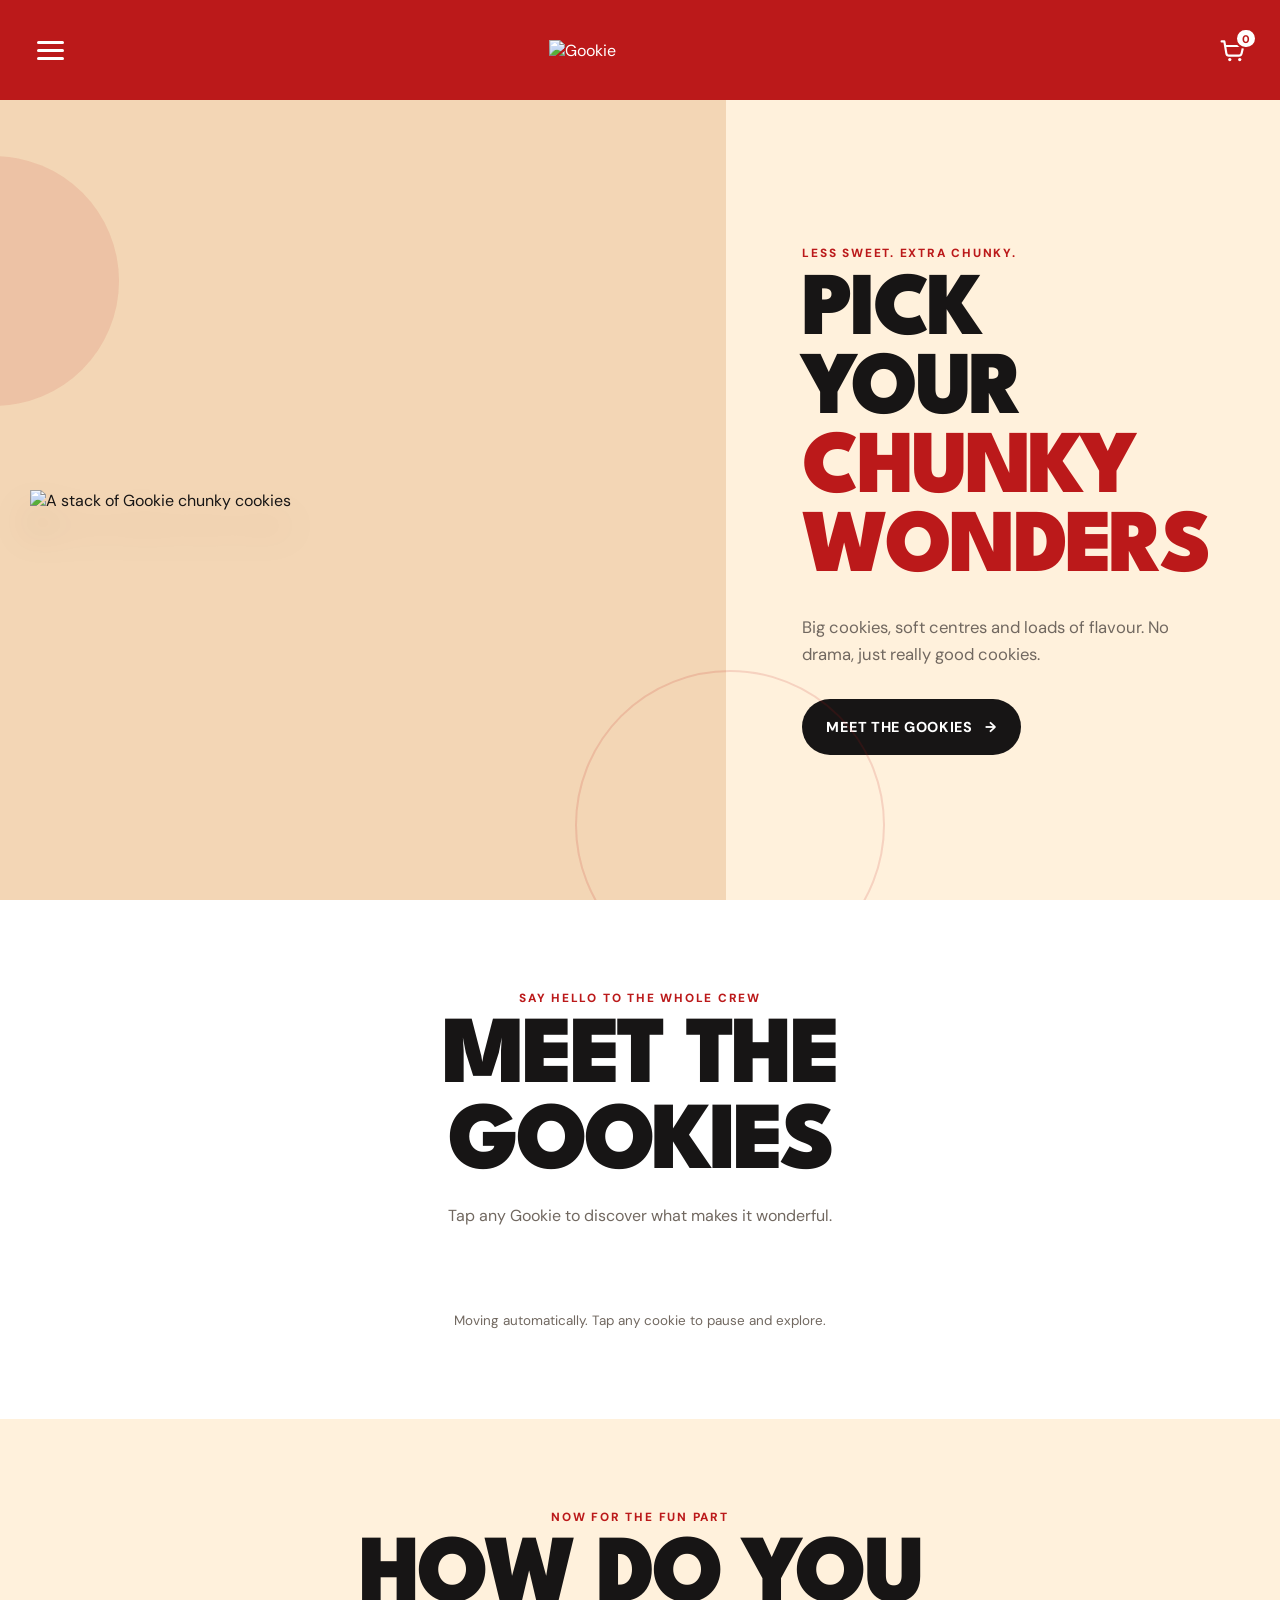
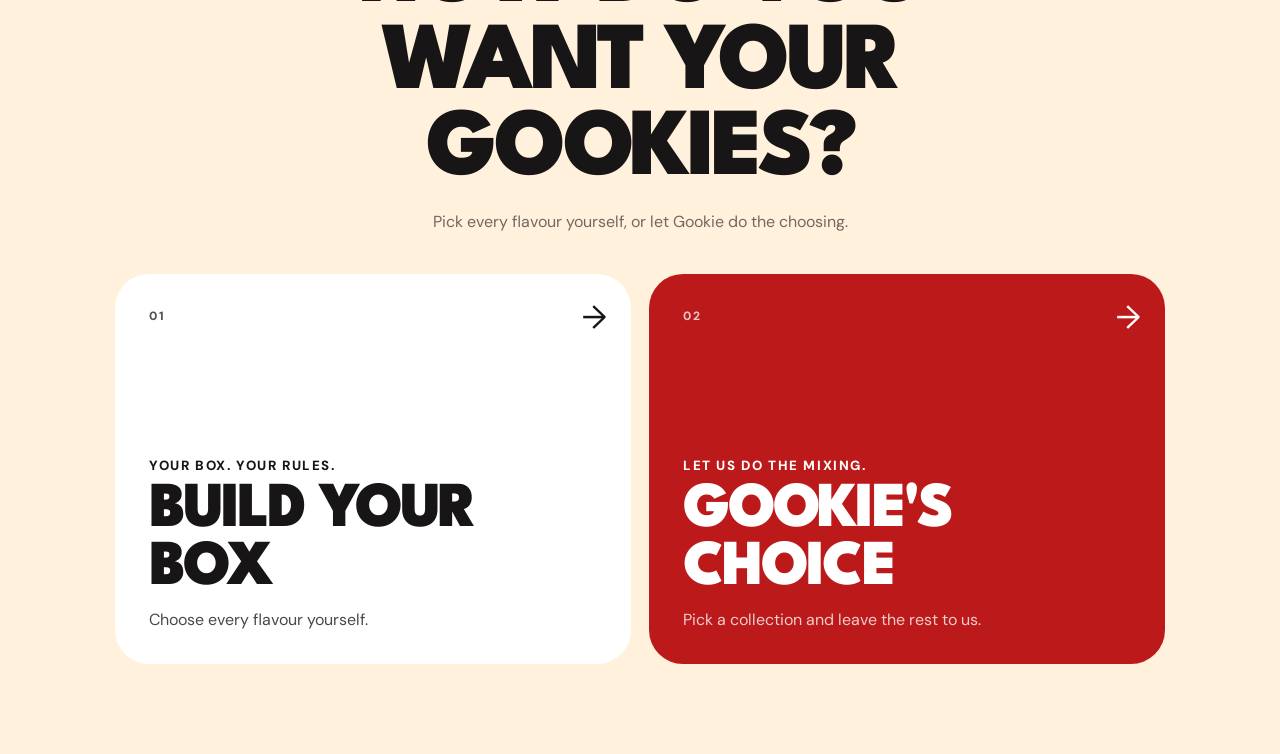
==== index.html @ 4e87ae6b "Remove box size options from gookie choice Removed box size selection options from the gookie choice" ====
<!DOCTYPE html>
<html lang="en">
<head>
  <meta charset="UTF-8">
  <meta name="viewport" content="width=device-width, initial-scale=1.0">
  <meta name="theme-color" content="#BB191A">
  <title>Gookie — Pick Your Chunky Wonders</title>
  <link rel="preconnect" href="https://fonts.googleapis.com">
  <link rel="preconnect" href="https://fonts.gstatic.com" crossorigin>
  <link href="https://fonts.googleapis.com/css2?family=DM+Sans:wght@400;500;600;700&family=League+Spartan:wght@700;800;900&display=swap" rel="stylesheet">
  <link rel="stylesheet" href="style.css">
</head>
<body>
  <button class="page-overlay" id="pageOverlay" type="button" aria-label="Close open panel" hidden></button>

  <header class="site-header" id="siteHeader">
    <div class="header-inner">
      <button class="header-icon-button" id="menuButton" type="button" aria-label="Open menu" aria-controls="menuDrawer" aria-expanded="false">
        <span class="hamburger-icon" aria-hidden="true"><span></span><span></span><span></span></span>
      </button>
      <a class="brand-logo" href="#home" aria-label="Gookie home">
        <img src="gookielogo.png" alt="Gookie">
      </a>
      <button class="header-icon-button cart-button" id="cartButton" type="button" aria-label="Open cart" aria-controls="cartDrawer" aria-expanded="false">
        <svg class="cart-icon" viewBox="0 0 32 32" fill="none" aria-hidden="true">
          <path d="M4 6h3l2.2 13.2a3 3 0 0 0 3 2.5h10.9a3 3 0 0 0 2.9-2.3L28 11H9" stroke="currentColor" stroke-width="2.4" stroke-linecap="round" stroke-linejoin="round"></path>
          <circle cx="13" cy="26" r="1.8" fill="currentColor"></circle>
          <circle cx="24" cy="26" r="1.8" fill="currentColor"></circle>
        </svg>
        <span class="cart-count" id="cartCount">0</span>
      </button>
    </div>
  </header>

  <aside class="drawer drawer-left" id="menuDrawer" aria-hidden="true" aria-label="Main menu">
    <div class="drawer-header">
      <div><p class="drawer-eyebrow">HELLO, COOKIE LOVER</p><h2>Menu</h2></div>
      <button class="drawer-close-button" id="menuCloseButton" type="button" aria-label="Close menu">×</button>
    </div>
    <nav class="drawer-nav" aria-label="Primary navigation">
      <a href="#meet-the-gookies">MEET THE GOOKIES</a>
      <a href="#choose-your-way">GET YOUR GOOKIES</a>
      <a href="#build-your-box">BUILD YOUR BOX</a>
      <a href="#gookies-choice">GOOKIE'S CHOICE</a>
    </nav>
    <div class="drawer-footer"><p>Less sweet. Extra chunky.</p><p>No drama, just good cookies.</p></div>
  </aside>

  <aside class="drawer drawer-right" id="cartDrawer" aria-hidden="true" aria-label="Shopping cart">
    <div class="drawer-header">
      <div><p class="drawer-eyebrow">YOUR GOOKIE ORDER</p><h2>Cart</h2></div>
      <button class="drawer-close-button" id="cartCloseButton" type="button" aria-label="Close cart">×</button>
    </div>
    <div class="cart-empty-state" id="cartEmptyState">
      <div class="cookie-placeholder" aria-hidden="true">🍪</div>
      <h3>Your box is feeling lonely.</h3>
      <p>Choose Build Your Box or Gookie's Choice to begin.</p>
    </div>
    <div class="cart-content" id="cartContent" hidden><div class="cart-order-summary" id="cartOrderSummary"></div></div>
    <div class="cart-drawer-footer">
      <div class="cart-summary-row"><span>Cookies selected</span><strong id="cartSelectedCount">0</strong></div>
      <button class="primary-button" id="checkoutButton" type="button" disabled>CONTINUE</button>
    </div>
  </aside>

  <main>
    <section class="hero-section" id="home">
      <div class="hero-cookie-area">
        <div class="hero-shape hero-shape-one"></div><div class="hero-shape hero-shape-two"></div>
        <img class="hero-cookie-image" src="hero-cookies.png" alt="A stack of Gookie chunky cookies">
      </div>
      <div class="hero-content">
        <p class="section-kicker">LESS SWEET. EXTRA CHUNKY.</p>
        <h1><span>PICK YOUR</span><span>CHUNKY</span><span>WONDERS</span></h1>
        <p class="hero-description">Big cookies, soft centres and loads of flavour. No drama, just really good cookies.</p>
        <a class="hero-button" href="#meet-the-gookies">MEET THE GOOKIES <span aria-hidden="true">→</span></a>
      </div>
    </section>

    <section class="meet-section" id="meet-the-gookies">
      <div class="section-heading">
        <p class="section-kicker">SAY HELLO TO THE WHOLE CREW</p>
        <h2>MEET THE GOOKIES</h2>
        <p>Tap any Gookie to discover what makes it wonderful.</p>
      </div>
      <div class="marquee-shell" id="marqueeShell"><div class="marquee-track" id="marqueeTrack"></div></div>
      <p class="marquee-hint">Moving automatically. Tap any cookie to pause and explore.</p>
    </section>

    <section class="choice-section" id="choose-your-way">
      <div class="section-heading">
        <p class="section-kicker">NOW FOR THE FUN PART</p>
        <h2>HOW DO YOU WANT YOUR GOOKIES?</h2>
        <p>Pick every flavour yourself, or let Gookie do the choosing.</p>
      </div>
      <div class="choice-grid">
        <button class="choice-card choice-card-light" id="showBuildYourBox" type="button">
          <span class="choice-card-number">01</span>
          <span class="choice-card-copy"><small>YOUR BOX. YOUR RULES.</small><strong>BUILD YOUR BOX</strong><span>Choose every flavour yourself.</span></span>
          <span class="choice-card-arrow">→</span>
        </button>
        <button class="choice-card choice-card-red" id="showGookiesChoice" type="button">
          <span class="choice-card-number">02</span>
          <span class="choice-card-copy"><small>LET US DO THE MIXING.</small><strong>GOOKIE'S CHOICE</strong><span>Pick a collection and leave the rest to us.</span></span>
          <span class="choice-card-arrow">→</span>
        </button>
      </div>
    </section>

    <section class="order-section is-hidden" id="build-your-box">
      <div class="section-heading">
        <p class="section-kicker">YOUR BOX. YOUR RULES.</p><h2>BUILD YOUR BOX</h2>
        <p>Choose a box size, then pick your Gookies in one simple list.</p>
      </div>
      <div class="box-size-options" id="buildBoxSizeOptions">
        <button class="box-size-card" type="button" data-box-size="4" data-box-name="Treat Box"><span class="box-size-number">4</span><span><strong>TREAT BOX</strong><small>4 cookies</small></span></button>
        <button class="box-size-card" type="button" data-box-size="6" data-box-name="Chunky Box"><span class="box-size-number">6</span><span><strong>CHUNKY BOX</strong><small>6 cookies</small></span></button>
        <button class="box-size-card" type="button" data-box-size="12" data-box-name="Cookie Feast"><span class="box-size-number">12</span><span><strong>COOKIE FEAST</strong><small>12 cookies</small></span></button>
      </div>
      <div class="cookie-box-panel">
        <div class="cookie-box-header">
          <div><p class="cookie-box-label">YOUR BOX</p><h3 id="buildSelectedBoxName">Choose a box size</h3></div>
          <div class="box-counter"><strong id="buildSelectedCount">0</strong><span>/</span><strong id="buildBoxCapacity">0</strong></div>
        </div>
        <div class="cookie-box-slots" id="buildCookieSlots"></div>
        <p class="box-helper-text" id="buildBoxHelper">Choose your box size to start building.</p>
        <button class="primary-button" id="openFlavourSelector" type="button" disabled>CHOOSE MY GOOKIES</button>
      </div>
    </section>

    <section class="order-section is-hidden" id="gookies-choice">
      <div class="section-heading">
        <p class="section-kicker">THE EASY, DELICIOUS WAY</p><h2>GOOKIE'S CHOICE</h2>
        <p>Choose a collection, choose a box size, and we will curate the mix.</p>
      </div>
      <div class="collection-grid" id="collectionGrid">
      </div>
      <div class="cookie-box-panel is-hidden" id="gookieChoicePreview">
        <div class="cookie-box-header">
          <div><p class="cookie-box-label">YOUR CURATED BOX</p><h3 id="gookieChoiceTitle">Gookie's Choice</h3></div>
          <button class="secondary-button" id="reshuffleChoice" type="button">RESHUFFLE</button>
        </div>
        <div class="cookie-box-slots" id="gookieChoiceSlots"></div>
        <p class="box-helper-text" id="gookieChoiceSummary"></p>
        <button class="primary-button" id="keepGookieChoice" type="button">KEEP THESE GOOKIES</button>
      </div>
    </section>
  </main>

  <section class="modal" id="cookieModal" aria-hidden="true" aria-label="Cookie details">
    <div class="modal-card cookie-detail-modal">
      <button class="modal-close-button" id="cookieModalClose" type="button" aria-label="Close cookie details">×</button>
      <div class="cookie-detail-image-wrap"><img id="modalCookieImage" src="" alt=""></div>
      <div class="cookie-detail-content">
        <p class="modal-cookie-subtitle" id="modalCookieSubtitle"></p><h2 id="modalCookieName"></h2><p id="modalCookieDescription"></p>
        <button class="primary-button" id="getYourGookiesButton" type="button">GET YOUR GOOKIES</button>
      </div>
    </div>
  </section>

  <section class="modal" id="flavourModal" aria-hidden="true" aria-label="Choose your Gookie flavours">
    <div class="modal-card flavour-selector-modal">
      <div class="modal-sticky-header">
        <div><p class="drawer-eyebrow">BUILD YOUR BOX</p><h2 id="flavourModalTitle">Choose your Gookies</h2></div>
        <button class="modal-close-button" id="flavourModalClose" type="button" aria-label="Close flavour selector">×</button>
      </div>
      <div class="flavour-selector-counter"><strong id="flavourSelectedCount">0</strong><span>/</span><strong id="flavourBoxCapacity">0</strong><span>selected</span></div>
      <div class="flavour-name-list" id="flavourNameList"></div>
      <div class="modal-sticky-footer"><button class="primary-button" id="saveFlavourSelection" type="button" disabled>COMPLETE YOUR BOX</button></div>
    </div>
  </section>

  <script src="script.js"></script>
</body>
</html>
---- style.css ----
:root{--gookie-red:#bb191a;--gookie-red-dark:#991214;--cream:#fff1dc;--cream-soft:#fff8ef;--white:#fff;--ink:#171515;--muted:#716860;--line:rgba(23,21,21,.12);--shadow:0 24px 70px rgba(67,24,18,.18);--header-height-mobile:90px;--header-height-desktop:100px;--drawer-width:min(88vw,400px);--transition:260ms ease}
*,*::before,*::after{box-sizing:border-box}html{scroll-behavior:smooth}body{margin:0;min-width:320px;background:var(--cream-soft);color:var(--ink);font-family:"DM Sans",sans-serif}body.no-scroll{overflow:hidden}button,a{-webkit-tap-highlight-color:transparent}button{font:inherit}a{color:inherit;text-decoration:none}img{max-width:100%}.is-hidden{display:none!important}.section-kicker,.drawer-eyebrow,.mini-heading,.cookie-box-label{margin:0;color:var(--gookie-red);font-size:.74rem;font-weight:800;letter-spacing:.15em}
.site-header{position:sticky;top:0;z-index:50;height:var(--header-height-mobile);background:var(--gookie-red);color:var(--white)}.header-inner{position:relative;display:flex;align-items:center;justify-content:center;height:100%}.brand-logo{position:absolute;left:50%;transform:translateX(-50%)}.brand-logo img{display:block;width:160px;height:auto}.header-icon-button{position:absolute;top:50%;display:grid;place-items:center;width:48px;height:48px;padding:0;border:0;border-radius:50%;background:transparent;color:var(--white);cursor:pointer;transform:translateY(-50%)}#menuButton{left:14px}#cartButton{right:12px}.header-icon-button:hover{background:rgba(255,255,255,.12)}.hamburger-icon{display:flex;flex-direction:column;gap:5px;width:27px}.hamburger-icon span{width:100%;height:3px;border-radius:999px;background:currentColor}.cart-icon{width:29px;height:29px}.cart-count{position:absolute;top:2px;right:-1px;display:grid;place-items:center;min-width:21px;height:21px;padding:0 5px;border:2px solid var(--gookie-red);border-radius:999px;background:var(--white);color:var(--gookie-red);font-size:.69rem;font-weight:800}
.page-overlay{position:fixed;inset:0;z-index:80;border:0;background:rgba(17,9,9,.52);opacity:0;transition:opacity var(--transition)}.page-overlay.is-visible{opacity:1}.drawer{position:fixed;top:0;bottom:0;z-index:90;display:flex;flex-direction:column;width:var(--drawer-width);max-width:100%;padding:24px;background:var(--cream-soft);box-shadow:var(--shadow);visibility:hidden;transition:transform var(--transition),visibility var(--transition)}.drawer-left{left:0;transform:translateX(-105%)}.drawer-right{right:0;transform:translateX(105%)}.drawer.is-open{transform:translateX(0);visibility:visible}.drawer-header,.modal-sticky-header,.cookie-box-header{display:flex;align-items:flex-start;justify-content:space-between;gap:20px}.drawer-header{padding-bottom:22px;border-bottom:1px solid var(--line)}.drawer-header h2,.modal-sticky-header h2{margin:4px 0 0;font-family:"League Spartan",sans-serif;font-size:2rem;letter-spacing:-.04em}.drawer-close-button,.modal-close-button{display:grid;place-items:center;width:42px;height:42px;flex:0 0 42px;padding:0 0 4px;border:1px solid var(--line);border-radius:50%;background:var(--white);color:var(--ink);font-size:2rem;line-height:1;cursor:pointer}.drawer-nav{display:flex;flex-direction:column;padding:26px 0}.drawer-nav a{position:relative;padding:15px 4px;font-family:"League Spartan",sans-serif;font-size:1.45rem;font-weight:800}.drawer-nav a::after{content:"→";position:absolute;right:4px;color:var(--gookie-red)}.drawer-footer{margin-top:auto;padding-top:22px;border-top:1px solid var(--line);color:var(--muted)}.drawer-footer p{margin:4px 0}.modal{position:fixed;inset:0;z-index:100;display:grid;place-items:end center;padding:0;background:rgba(17,9,9,.55);opacity:0;visibility:hidden;transition:opacity var(--transition),visibility var(--transition)}.modal.is-open{opacity:1;visibility:visible}.modal-card{width:100%;max-height:92vh;overflow:auto;background:var(--cream-soft);border-radius:30px 30px 0 0;transform:translateY(24px);transition:transform var(--transition)}.modal.is-open .modal-card{transform:translateY(0)}
.primary-button,.secondary-button,.hero-button{display:inline-flex;align-items:center;justify-content:center;min-height:56px;padding:15px 24px;border-radius:999px;font-size:.9rem;font-weight:800;letter-spacing:.05em;cursor:pointer;transition:transform var(--transition),background-color var(--transition)}.primary-button{width:100%;border:0;background:var(--gookie-red);color:var(--white)}.primary-button:hover:not(:disabled){background:var(--gookie-red-dark);transform:translateY(-2px)}.primary-button:disabled{opacity:.42;cursor:not-allowed}.secondary-button{border:1px solid var(--line);background:var(--white);color:var(--ink)}
.hero-section{overflow:hidden;background:var(--cream)}.hero-cookie-area{position:relative;display:grid;place-items:center;min-height:430px;padding:40px 20px 16px;background:#f3d6b5;isolation:isolate}.hero-cookie-image{position:relative;z-index:2;width:min(96vw,560px);filter:drop-shadow(0 24px 18px rgba(73,31,12,.18))}.hero-shape{position:absolute;border-radius:50%}.hero-shape-one{top:7%;left:-18%;width:250px;height:250px;background:rgba(187,25,26,.1)}.hero-shape-two{right:-22%;bottom:-10%;width:310px;height:310px;border:2px solid rgba(187,25,26,.14)}.hero-content{padding:58px 24px 76px;text-align:center}.hero-content h1{margin:13px 0 24px;font-family:"League Spartan",sans-serif;font-size:clamp(3.3rem,15vw,7rem);font-weight:900;line-height:.88;letter-spacing:-.045em}.hero-content h1 span{display:block}.hero-content h1 span:not(:first-child){color:var(--gookie-red)}.hero-description{max-width:520px;margin:0 auto 30px;color:var(--muted);font-size:1.04rem;line-height:1.65}.hero-button{gap:12px;background:var(--ink);color:var(--white)}
.section-heading{width:min(100%,760px);margin:0 auto 40px;padding:0 20px;text-align:center}.section-heading h2{margin:10px 0 14px;font-family:"League Spartan",sans-serif;font-size:clamp(2.9rem,12vw,6rem);font-weight:900;line-height:.9;letter-spacing:-.045em}.section-heading>p:last-child{max-width:560px;margin:0 auto;color:var(--muted);line-height:1.6}
.meet-section{overflow:hidden;padding:90px 0;background:var(--white)}.marquee-shell{overflow:hidden;width:100%}.marquee-track{display:flex;gap:18px;width:max-content;padding:10px 0;animation:gookieMarquee 42s linear infinite;will-change:transform}.marquee-track.is-paused{animation-play-state:paused}.marquee-card{width:min(74vw,310px);flex:0 0 auto;padding:0;border:0;border-radius:30px;overflow:hidden;background:var(--cream-soft);color:var(--ink);text-align:left;cursor:pointer;box-shadow:0 12px 34px rgba(65,27,15,.09)}.marquee-card-image{display:grid;place-items:center;aspect-ratio:1/1;background:var(--cream)}.marquee-card-image img{width:88%;height:88%;object-fit:contain;filter:drop-shadow(0 16px 12px rgba(74,34,12,.18))}.marquee-card-copy{display:block;padding:20px}.marquee-card-copy small{display:block;margin-bottom:5px;color:var(--gookie-red);font-size:.67rem;font-weight:800;letter-spacing:.12em}.marquee-card-copy strong{display:block;font-family:"League Spartan",sans-serif;font-size:1.35rem;font-weight:900}.marquee-hint{margin:24px 20px 0;color:var(--muted);font-size:.84rem;text-align:center}@keyframes gookieMarquee{from{transform:translateX(0)}to{transform:translateX(-50%)}}
.choice-section,.order-section{padding:90px 20px}.choice-section{background:var(--cream)}.choice-grid{display:grid;gap:18px;width:min(100%,1050px);margin:0 auto}.choice-card{position:relative;display:grid;gap:24px;min-height:280px;padding:26px;border:0;border-radius:34px;text-align:left;cursor:pointer;overflow:hidden}.choice-card-light{background:var(--white);color:var(--ink)}.choice-card-red{background:var(--gookie-red);color:var(--white)}.choice-card-number{font-size:.75rem;font-weight:800;letter-spacing:.14em;opacity:.75}.choice-card-copy{display:flex;flex-direction:column;align-self:end}.choice-card-copy small{margin-bottom:8px;font-weight:800;letter-spacing:.12em}.choice-card-copy strong{font-family:"League Spartan",sans-serif;font-size:clamp(2.2rem,9vw,4rem);font-weight:900;line-height:.9;letter-spacing:-.045em}.choice-card-copy>span{margin-top:12px;opacity:.78}.choice-card-arrow{position:absolute;right:24px;top:22px;font-size:2rem}
.order-section{background:var(--cream-soft);scroll-margin-top:110px}.box-size-options{display:grid;gap:14px;width:min(100%,920px);margin:0 auto 28px}.box-size-card{display:flex;align-items:center;gap:18px;min-height:106px;padding:18px 20px;border:2px solid transparent;border-radius:24px;background:var(--white);color:var(--ink);text-align:left;cursor:pointer;box-shadow:0 10px 35px rgba(55,26,12,.07)}.box-size-card.is-selected{border-color:var(--gookie-red);background:#fff4e8}.box-size-number{display:grid;place-items:center;width:62px;height:62px;flex:0 0 62px;border-radius:50%;background:var(--cream);color:var(--gookie-red);font-family:"League Spartan",sans-serif;font-size:2rem;font-weight:900}.box-size-card.is-selected .box-size-number{background:var(--gookie-red);color:var(--white)}.box-size-card strong,.box-size-card small{display:block}.box-size-card strong{font-family:"League Spartan",sans-serif;font-size:1.2rem}.box-size-card small{color:var(--muted)}.cookie-box-panel{width:min(100%,920px);margin:0 auto;padding:24px;border:2px solid rgba(187,25,26,.14);border-radius:30px;background:linear-gradient(rgba(255,255,255,.9),rgba(255,255,255,.9)),repeating-linear-gradient(45deg,rgba(187,25,26,.045) 0,rgba(187,25,26,.045) 10px,transparent 10px,transparent 20px);box-shadow:0 20px 60px rgba(55,26,12,.08)}.cookie-box-header{align-items:center;margin-bottom:22px}.cookie-box-header h3{margin:4px 0 0;font-family:"League Spartan",sans-serif;font-size:1.6rem}.box-counter{display:flex;align-items:baseline;gap:5px;padding:10px 15px;border-radius:999px;background:var(--ink);color:var(--white)}.box-counter strong:first-child{color:#ffcb3d}.cookie-box-slots{display:grid;grid-template-columns:repeat(2,minmax(0,1fr));gap:14px;margin-bottom:20px}.cookie-slot{position:relative;display:grid;place-items:center;aspect-ratio:1/1;border:2px dashed rgba(187,25,26,.22);border-radius:24px;background:rgba(255,241,220,.68);overflow:hidden}.cookie-slot::before{content:"🍪";opacity:.16;filter:grayscale(1);font-size:clamp(2.3rem,11vw,4rem)}.cookie-slot.has-cookie::before{display:none}.cookie-slot img{width:90%;height:90%;object-fit:contain;filter:drop-shadow(0 8px 7px rgba(70,32,10,.18));animation:cookiePop 260ms ease}.cookie-slot-name{position:absolute;right:7px;bottom:7px;left:7px;overflow:hidden;padding:5px 7px;border-radius:999px;background:rgba(23,21,21,.82);color:var(--white);font-size:.53rem;font-weight:700;text-align:center;text-overflow:ellipsis;white-space:nowrap}.box-helper-text{margin:0 0 20px;color:var(--muted);text-align:center}@keyframes cookiePop{0%{opacity:0;transform:scale(.4) rotate(-10deg)}75%{transform:scale(1.08) rotate(2deg)}100%{opacity:1;transform:scale(1)}}
.collection-grid{display:grid;gap:16px;width:min(100%,1050px);margin:0 auto 34px}.collection-card{padding:22px;border:2px solid transparent;border-radius:26px;background:var(--white);color:var(--ink);text-align:left;cursor:pointer}.collection-card.is-selected{border-color:var(--gookie-red)}.collection-card strong{display:block;margin-bottom:7px;font-family:"League Spartan",sans-serif;font-size:1.4rem}.collection-card span{color:var(--muted);line-height:1.5}.gookie-choice-box-size{width:min(100%,920px);margin:0 auto 26px}.mini-heading{margin-bottom:14px;text-align:center}
.cookie-detail-modal{padding:22px}.cookie-detail-modal .modal-close-button{margin-left:auto}.cookie-detail-image-wrap{display:grid;place-items:center;min-height:310px;margin-top:12px;border-radius:26px;background:var(--cream)}.cookie-detail-image-wrap img{width:min(88%,420px);max-height:390px;object-fit:contain;filter:drop-shadow(0 18px 14px rgba(70,30,10,.2))}.cookie-detail-content{padding:28px 4px 8px;text-align:center}.modal-cookie-subtitle{margin:0 0 8px;color:var(--gookie-red);font-size:.72rem;font-weight:800;letter-spacing:.14em}.cookie-detail-content h2{margin:0 0 14px;font-family:"League Spartan",sans-serif;font-size:clamp(2.8rem,12vw,5rem);line-height:.9;letter-spacing:-.05em}.cookie-detail-content>p:not(.modal-cookie-subtitle){max-width:530px;margin:0 auto 26px;color:var(--muted);line-height:1.65}
.flavour-selector-modal{display:flex;flex-direction:column}.modal-sticky-header,.modal-sticky-footer{position:sticky;z-index:2;padding:20px;background:var(--cream-soft)}.modal-sticky-header{top:0;border-bottom:1px solid var(--line)}.modal-sticky-footer{bottom:0;border-top:1px solid var(--line)}.flavour-selector-counter{display:flex;align-items:baseline;justify-content:center;gap:5px;padding:18px 20px 8px;color:var(--muted)}.flavour-selector-counter strong{color:var(--ink);font-size:1.25rem}.flavour-name-list{padding:10px 20px 24px}.flavour-row{display:grid;grid-template-columns:1fr auto;align-items:center;gap:18px;padding:16px 0;border-bottom:1px solid var(--line)}.flavour-row-copy strong{display:block;font-family:"League Spartan",sans-serif;font-size:1.15rem}.flavour-row-copy small{display:block;margin-top:4px;color:var(--muted)}.quantity-control{display:flex;align-items:center;gap:6px;padding:5px;border:1px solid var(--line);border-radius:999px;background:var(--white)}.quantity-button{display:grid;place-items:center;width:36px;height:36px;padding:0 0 3px;border:0;border-radius:50%;background:var(--cream-soft);color:var(--ink);font-size:1.3rem;cursor:pointer}.flavour-quantity{min-width:24px;text-align:center;font-weight:800}
.cart-empty-state{display:grid;place-items:center;flex:1;padding:40px 10px;text-align:center}.cookie-placeholder{display:grid;place-items:center;width:100px;height:100px;margin-bottom:18px;border-radius:50%;background:var(--cream);font-size:3rem}.cart-empty-state h3{max-width:250px;margin:0 0 10px;font-family:"League Spartan",sans-serif;font-size:1.7rem}.cart-empty-state p{max-width:280px;margin:0;color:var(--muted);line-height:1.55}.cart-content{flex:1;overflow:auto;padding:22px 0}.cart-order-summary{display:grid;gap:14px}.cart-summary-item{padding:16px;border-radius:20px;background:var(--white)}.cart-summary-item strong,.cart-summary-item span{display:block}.cart-summary-item span{margin-top:4px;color:var(--muted)}.cart-drawer-footer{padding-top:20px;border-top:1px solid var(--line)}.cart-summary-row{display:flex;justify-content:space-between;margin-bottom:16px}
@media(min-width:768px){.site-header{height:var(--header-height-desktop)}.brand-logo img{width:182px}#menuButton{left:26px}#cartButton{right:24px}.hero-section{display:grid;grid-template-columns:1.05fr .95fr;min-height:calc(100vh - var(--header-height-desktop))}.hero-cookie-area{min-height:100%;padding:60px 30px}.hero-cookie-image{width:min(52vw,700px)}.hero-content{display:flex;flex-direction:column;align-items:flex-start;justify-content:center;padding:80px clamp(40px,6vw,110px);text-align:left}.hero-content h1{font-size:clamp(4.5rem,7vw,7.8rem)}.hero-description{margin-left:0}.marquee-card{width:300px}.choice-grid{grid-template-columns:repeat(2,minmax(0,1fr))}.choice-card{min-height:390px;padding:34px}.box-size-options{grid-template-columns:repeat(3,minmax(0,1fr))}.box-size-card{flex-direction:column;justify-content:center;min-height:155px;text-align:center}.cookie-box-panel{padding:36px}.cookie-box-slots{grid-template-columns:repeat(6,minmax(0,1fr))}.collection-grid{grid-template-columns:repeat(2,minmax(0,1fr))}.modal{place-items:center;padding:24px}.modal-card{width:min(94vw,760px);border-radius:30px}.cookie-detail-modal{padding:28px}.flavour-selector-modal{width:min(94vw,720px)}}
@media(prefers-reduced-motion:reduce){*,*::before,*::after{scroll-behavior:auto!important;animation-duration:.01ms!important;animation-iteration-count:1!important;transition-duration:.01ms!important}.marquee-track{animation:none}}
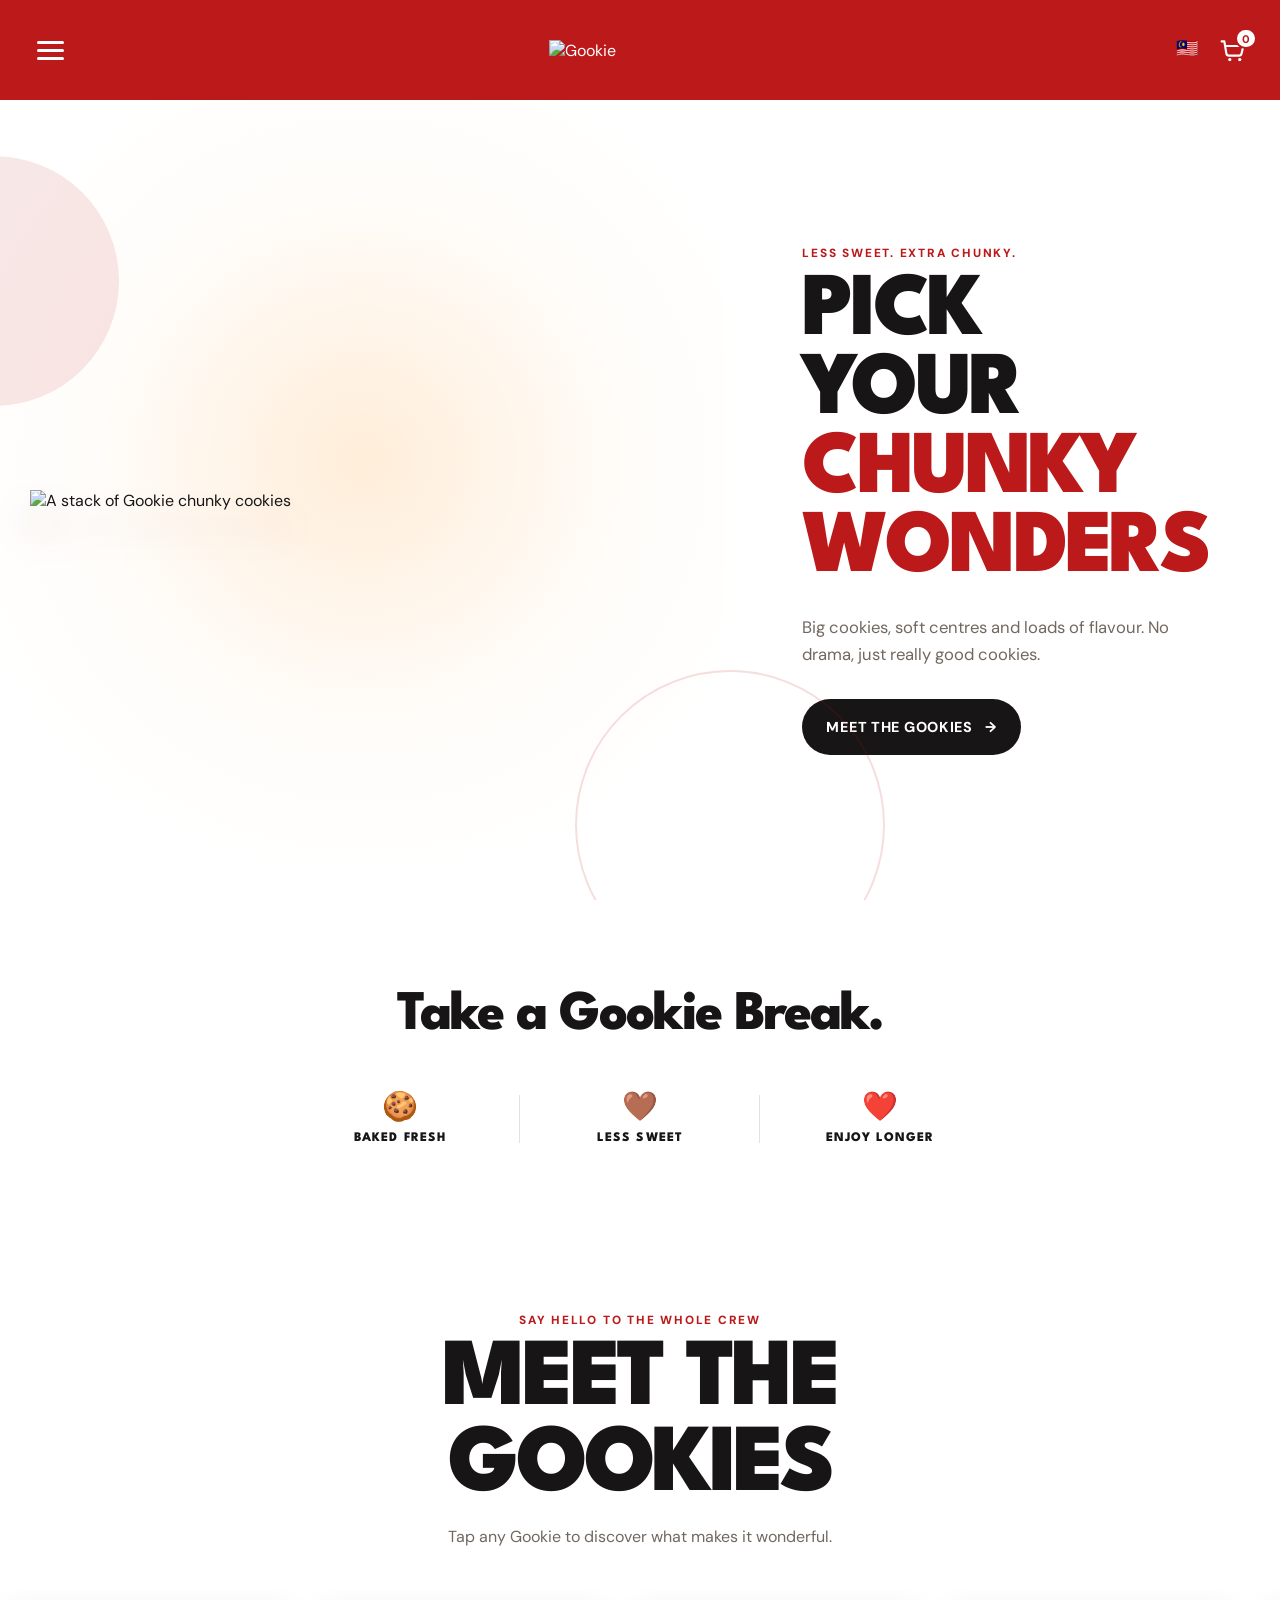
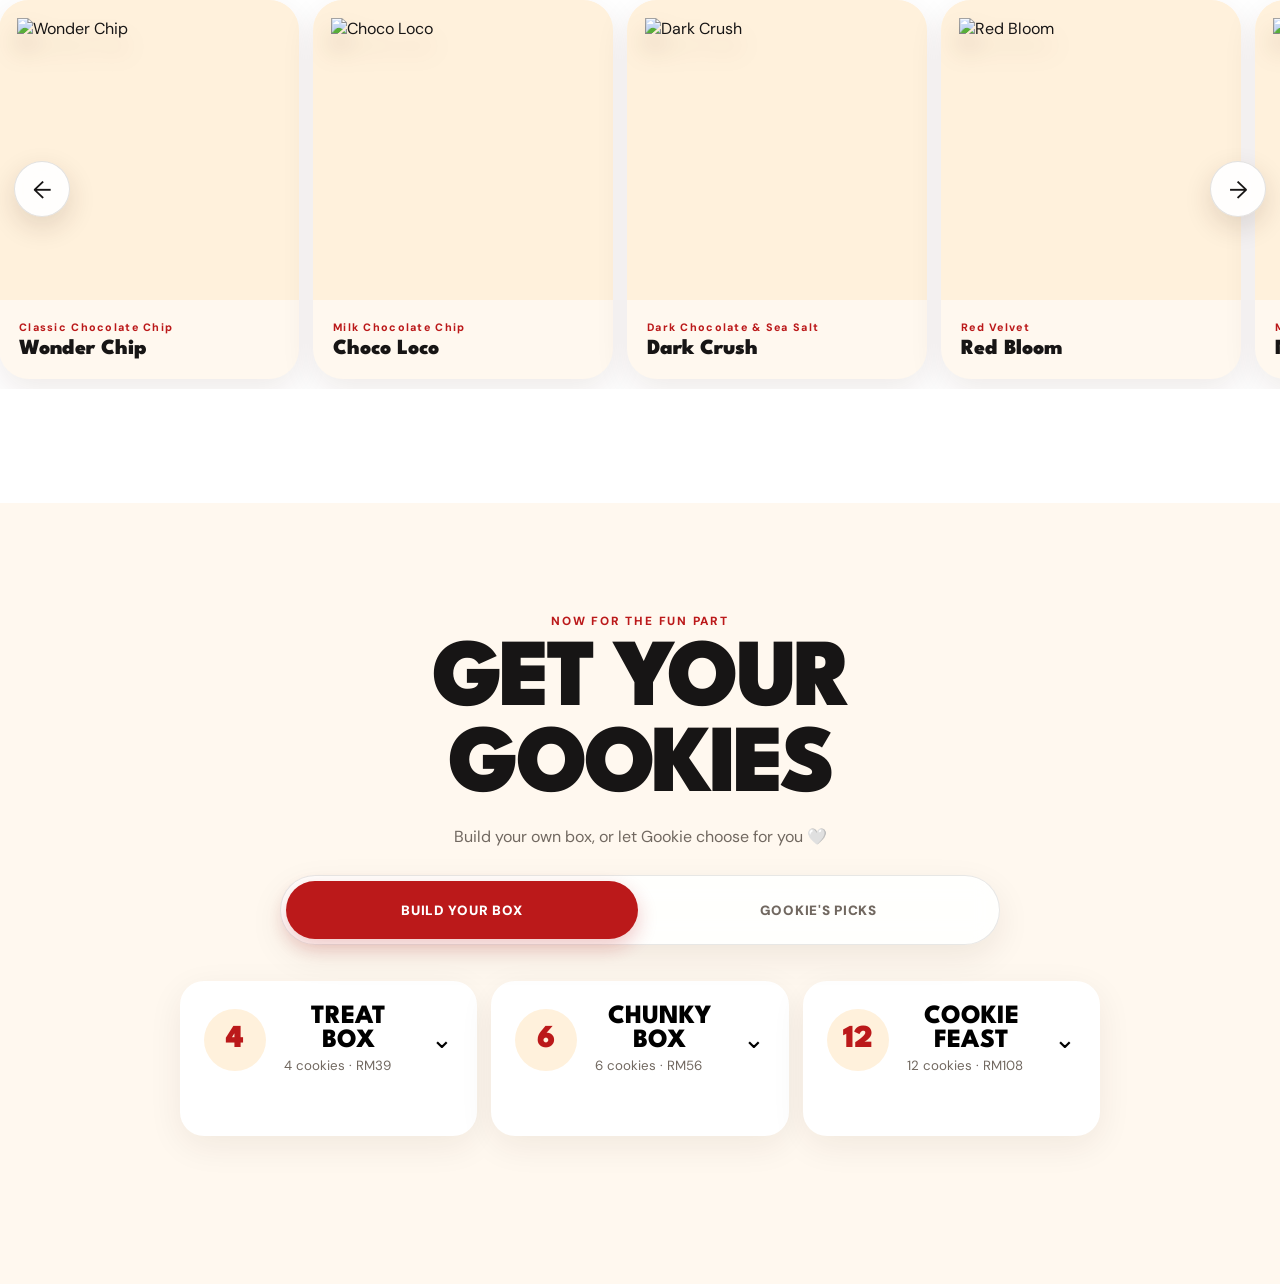
==== commit 094989d2: "Add files via upload" ====
--- a/index.html
+++ b/index.html
@@ -1,175 +1,890 @@
-<!DOCTYPE html>
+<!doctype html>
 <html lang="en">
-<head>
-  <meta charset="UTF-8">
-  <meta name="viewport" content="width=device-width, initial-scale=1.0">
-  <meta name="theme-color" content="#BB191A">
-  <title>Gookie — Pick Your Chunky Wonders</title>
-  <link rel="preconnect" href="https://fonts.googleapis.com">
-  <link rel="preconnect" href="https://fonts.gstatic.com" crossorigin>
-  <link href="https://fonts.googleapis.com/css2?family=DM+Sans:wght@400;500;600;700&family=League+Spartan:wght@700;800;900&display=swap" rel="stylesheet">
-  <link rel="stylesheet" href="style.css">
-</head>
-<body>
-  <button class="page-overlay" id="pageOverlay" type="button" aria-label="Close open panel" hidden></button>
-
-  <header class="site-header" id="siteHeader">
-    <div class="header-inner">
-      <button class="header-icon-button" id="menuButton" type="button" aria-label="Open menu" aria-controls="menuDrawer" aria-expanded="false">
-        <span class="hamburger-icon" aria-hidden="true"><span></span><span></span><span></span></span>
-      </button>
-      <a class="brand-logo" href="#home" aria-label="Gookie home">
-        <img src="gookielogo.png" alt="Gookie">
-      </a>
-      <button class="header-icon-button cart-button" id="cartButton" type="button" aria-label="Open cart" aria-controls="cartDrawer" aria-expanded="false">
-        <svg class="cart-icon" viewBox="0 0 32 32" fill="none" aria-hidden="true">
-          <path d="M4 6h3l2.2 13.2a3 3 0 0 0 3 2.5h10.9a3 3 0 0 0 2.9-2.3L28 11H9" stroke="currentColor" stroke-width="2.4" stroke-linecap="round" stroke-linejoin="round"></path>
-          <circle cx="13" cy="26" r="1.8" fill="currentColor"></circle>
-          <circle cx="24" cy="26" r="1.8" fill="currentColor"></circle>
-        </svg>
-        <span class="cart-count" id="cartCount">0</span>
+  <head>
+    <meta charset="UTF-8" />
+    <meta name="viewport" content="width=device-width, initial-scale=1.0" />
+    <meta name="theme-color" content="#BB191A" />
+    <title>Gookie — Pick Your Chunky Wonders</title>
+    <link rel="preconnect" href="https://fonts.googleapis.com" />
+    <link rel="preconnect" href="https://fonts.gstatic.com" crossorigin />
+    <link
+      href="https://fonts.googleapis.com/css2?family=DM+Sans:wght@400;500;600;700&family=League+Spartan:wght@700;800;900&display=swap"
+      rel="stylesheet"
+    />
+    <link rel="stylesheet" href="style.css?v=9.1" />
+  </head>
+  <body>
+    <button
+      class="page-overlay"
+      id="pageOverlay"
+      type="button"
+      aria-label="Close open panel"
+      hidden
+    ></button>
+
+    <header class="site-header" id="siteHeader">
+      <div class="header-inner">
+        <button
+          class="header-icon-button"
+          id="menuButton"
+          type="button"
+          aria-label="Open menu"
+          aria-controls="menuDrawer"
+          aria-expanded="false"
+        >
+          <span class="hamburger-icon" aria-hidden="true"
+            ><span></span><span></span><span></span
+          ></span>
+        </button>
+        <a class="brand-logo" href="#home" aria-label="Gookie home">
+          <img src="smallgookielogo.png" alt="Gookie" />
+        </a>
+        <div class="header-actions">
+          <span class="malaysia-flag" title="Proudly baked in Malaysia" aria-label="Malaysia">🇲🇾</span>
+          <button
+                    class="header-icon-button cart-button"
+                    id="cartButton"
+                    type="button"
+                    aria-label="Open cart"
+                    aria-controls="cartDrawer"
+                    aria-expanded="false"
+                  >
+                    <svg
+                      class="cart-icon"
+                      viewBox="0 0 32 32"
+                      fill="none"
+                      aria-hidden="true"
+                    >
+                      <path
+                        d="M4 6h3l2.2 13.2a3 3 0 0 0 3 2.5h10.9a3 3 0 0 0 2.9-2.3L28 11H9"
+                        stroke="currentColor"
+                        stroke-width="2.4"
+                        stroke-linecap="round"
+                        stroke-linejoin="round"
+                      ></path>
+                      <circle cx="13" cy="26" r="1.8" fill="currentColor"></circle>
+                      <circle cx="24" cy="26" r="1.8" fill="currentColor"></circle>
+                    </svg>
+                    <span class="cart-count" id="cartCount">0</span>
+                  </button>
+        </div>
+      </div>
+    </header>
+
+    <aside
+      class="drawer drawer-left"
+      id="menuDrawer"
+      aria-hidden="true"
+      aria-label="Main menu"
+    >
+      <div class="drawer-header">
+        <div>
+          <p class="drawer-eyebrow">HELLO, COOKIE LOVER</p>
+          <h2>Menu</h2>
+        </div>
+        <button
+          class="drawer-close-button"
+          id="menuCloseButton"
+          type="button"
+          aria-label="Close menu"
+        >
+          ×
+        </button>
+      </div>
+      <nav class="drawer-nav" aria-label="Primary navigation">
+        <a href="#meet-the-gookies">MEET THE GOOKIES</a>
+        <a href="#order-builder">GET YOUR GOOKIES</a>
+      </nav>
+      <div class="drawer-footer">
+        <p>Less sweet. Extra chunky.</p>
+        <p>No drama, just good cookies.</p>
+      </div>
+    </aside>
+
+    <aside
+      class="drawer drawer-right"
+      id="cartDrawer"
+      aria-hidden="true"
+      aria-label="Shopping cart"
+    >
+      <div class="drawer-header">
+        <div>
+          <p class="drawer-eyebrow">YOUR GOOKIE ORDER</p>
+          <h2>Cart</h2>
+        </div>
+        <button
+          class="drawer-close-button"
+          id="cartCloseButton"
+          type="button"
+          aria-label="Close cart"
+        >
+          ×
+        </button>
+      </div>
+      <div class="cart-empty-state" id="cartEmptyState">
+        <div class="cookie-placeholder" aria-hidden="true">🍪</div>
+        <h3>Your box is feeling lonely.</h3>
+        <p>Choose Build Your Box or Gookie's Choice to begin.</p>
+      </div>
+      <div class="cart-content" id="cartContent" hidden>
+        <div class="cart-order-summary" id="cartOrderSummary"></div>
+      </div>
+      <div class="cart-drawer-footer">
+        <div class="cart-summary-row">
+          <span>Cookies selected</span><strong id="cartSelectedCount">0</strong>
+        </div>
+        <button
+          class="primary-button"
+          id="checkoutButton"
+          type="button"
+          disabled
+        >
+          CONTINUE
+        </button>
+      </div>
+    </aside>
+
+    <main>
+      <section class="hero-section" id="home">
+        <div class="hero-cookie-area">
+          <div class="hero-shape hero-shape-one"></div>
+          <div class="hero-shape hero-shape-two"></div>
+          <img
+            class="hero-cookie-image"
+            src="hero-cookies.png"
+            alt="A stack of Gookie chunky cookies"
+          />
+        </div>
+        <div class="hero-content">
+          <p class="section-kicker">LESS SWEET. EXTRA CHUNKY.</p>
+          <h1><span>PICK YOUR</span><span>CHUNKY</span><span>WONDERS</span></h1>
+          <p class="hero-description">
+            Big cookies, soft centres and loads of flavour. No drama, just
+            really good cookies.
+          </p>
+          <a class="hero-button" href="#meet-the-gookies"
+            >MEET THE GOOKIES <span aria-hidden="true">→</span></a
+          >
+        </div>
+      </section>
+
+      <!-- GOOKIE BRAND VALUES -->
+      <section class="hero-values" aria-labelledby="gookie-break-title">
+        <p class="hero-values-title" id="gookie-break-title">
+          Take a Gookie Break.
+        </p>
+
+        <div class="hero-values-grid">
+          <div class="hero-value">
+            <span aria-hidden="true">🍪</span>
+            <strong>Baked Fresh</strong>
+          </div>
+
+          <div class="hero-value">
+            <span aria-hidden="true">🤎</span>
+            <strong>Less Sweet</strong>
+          </div>
+
+          <div class="hero-value">
+            <span aria-hidden="true">❤️</span>
+            <strong>Enjoy Longer</strong>
+          </div>
+        </div>
+      </section>
+
+      <section class="meet-section" id="meet-the-gookies">
+        <div class="section-heading">
+          <p class="section-kicker">SAY HELLO TO THE WHOLE CREW</p>
+          <h2>MEET THE GOOKIES</h2>
+          <p>Tap any Gookie to discover what makes it wonderful.</p>
+        </div>
+        <div class="marquee-wrapper">
+          <button
+            class="marquee-arrow marquee-arrow-left"
+            id="marqueePrev"
+            type="button"
+            aria-label="View previous Gookies"
+          >
+            ←
+          </button>
+
+          <div class="marquee-shell" id="marqueeShell">
+            <div class="marquee-track" id="marqueeTrack"></div>
+          </div>
+
+          <button
+            class="marquee-arrow marquee-arrow-right"
+            id="marqueeNext"
+            type="button"
+            aria-label="View more Gookies"
+          >
+            →
+          </button>
+        </div>
+        <p class="marquee-hint">
+        </p>
+      </section>
+
+      <section class="order-builder" id="order-builder">
+        <div class="section-heading order-builder-heading">
+          <p class="section-kicker">NOW FOR THE FUN PART</p>
+          <h2>GET YOUR GOOKIES</h2>
+          <p>Build your own box, or let Gookie choose for you 🤍</p>
+        </div>
+
+        <div
+          class="order-builder-tabs"
+          role="tablist"
+          aria-label="Choose your ordering style"
+        >
+          <button
+            class="order-builder-tab is-active"
+            id="showBuildYourBox"
+            type="button"
+            role="tab"
+            aria-selected="true"
+            aria-controls="build-your-box"
+            data-order-tab="build"
+          >
+            BUILD YOUR BOX
+          </button>
+          <button
+            class="order-builder-tab"
+            id="showGookiesChoice"
+            type="button"
+            role="tab"
+            aria-selected="false"
+            aria-controls="gookies-choice"
+            data-order-tab="choice"
+          >
+            GOOKIE'S PICKS
+          </button>
+        </div>
+
+        <div class="order-builder-content">
+          <section class="order-section order-builder-panel" id="build-your-box" data-order-panel="build">
+            <div class="box-size-options" id="buildBoxSizeOptions">
+  <article
+    class="box-size-card box-accordion"
+    data-box-size="4"
+    data-box-name="Treat Box"
+  >
+    <button
+      class="box-accordion-header"
+      type="button"
+      aria-expanded="false"
+    >
+      <span class="box-size-number">4</span>
+
+      <span class="box-accordion-copy">
+        <strong>TREAT BOX</strong>
+        <small>4 cookies · RM39</small>
+      </span>
+
+      <span class="box-accordion-arrow" aria-hidden="true">⌄</span>
+    </button>
+
+    <div class="box-accordion-body" hidden>
+      <div class="box-mini-slots" data-box-slots="4"></div>
+
+      <p class="box-accordion-helper">
+        Pick 4 cookies to complete your Treat Box.
+      </p>
+
+      <button
+        class="primary-button box-accordion-action"
+        type="button"
+        data-box-action="4"
+      >
+        CHOOSE MY GOOKIES
       </button>
     </div>
-  </header>
-
-  <aside class="drawer drawer-left" id="menuDrawer" aria-hidden="true" aria-label="Main menu">
-    <div class="drawer-header">
-      <div><p class="drawer-eyebrow">HELLO, COOKIE LOVER</p><h2>Menu</h2></div>
-      <button class="drawer-close-button" id="menuCloseButton" type="button" aria-label="Close menu">×</button>
+  </article>
+
+  <article
+    class="box-size-card box-accordion"
+    data-box-size="6"
+    data-box-name="Chunky Box"
+  >
+    <button
+      class="box-accordion-header"
+      type="button"
+      aria-expanded="false"
+    >
+      <span class="box-size-number">6</span>
+
+      <span class="box-accordion-copy">
+        <strong>CHUNKY BOX</strong>
+        <small>6 cookies · RM56</small>
+      </span>
+
+      <span class="box-accordion-arrow" aria-hidden="true">⌄</span>
+    </button>
+
+    <div class="box-accordion-body" hidden>
+      <div class="box-mini-slots" data-box-slots="6"></div>
+
+      <p class="box-accordion-helper">
+        Pick 6 cookies to complete your Chunky Box.
+      </p>
+
+      <button
+        class="primary-button box-accordion-action"
+        type="button"
+        data-box-action="6"
+      >
+        CHOOSE MY GOOKIES
+      </button>
     </div>
-    <nav class="drawer-nav" aria-label="Primary navigation">
-      <a href="#meet-the-gookies">MEET THE GOOKIES</a>
-      <a href="#choose-your-way">GET YOUR GOOKIES</a>
-      <a href="#build-your-box">BUILD YOUR BOX</a>
-      <a href="#gookies-choice">GOOKIE'S CHOICE</a>
-    </nav>
-    <div class="drawer-footer"><p>Less sweet. Extra chunky.</p><p>No drama, just good cookies.</p></div>
-  </aside>
-
-  <aside class="drawer drawer-right" id="cartDrawer" aria-hidden="true" aria-label="Shopping cart">
-    <div class="drawer-header">
-      <div><p class="drawer-eyebrow">YOUR GOOKIE ORDER</p><h2>Cart</h2></div>
-      <button class="drawer-close-button" id="cartCloseButton" type="button" aria-label="Close cart">×</button>
+  </article>
+
+  <article
+    class="box-size-card box-accordion"
+    data-box-size="12"
+    data-box-name="Cookie Feast"
+  >
+    <button
+      class="box-accordion-header"
+      type="button"
+      aria-expanded="false"
+    >
+      <span class="box-size-number">12</span>
+
+      <span class="box-accordion-copy">
+        <strong>COOKIE FEAST</strong>
+        <small>12 cookies · RM108</small>
+      </span>
+
+      <span class="box-accordion-arrow" aria-hidden="true">⌄</span>
+    </button>
+
+    <div class="box-accordion-body" hidden>
+      <div class="box-mini-slots" data-box-slots="12"></div>
+
+      <p class="box-accordion-helper">
+        Pick 12 cookies to complete your Cookie Feast.
+      </p>
+
+      <button
+        class="primary-button box-accordion-action"
+        type="button"
+        data-box-action="12"
+      >
+        CHOOSE MY GOOKIES
+      </button>
     </div>
-    <div class="cart-empty-state" id="cartEmptyState">
-      <div class="cookie-placeholder" aria-hidden="true">🍪</div>
-      <h3>Your box is feeling lonely.</h3>
-      <p>Choose Build Your Box or Gookie's Choice to begin.</p>
+  </article>
+</div>
+            <div class="cookie-box-panel build-legacy-panel">
+              <div class="cookie-box-header">
+                <div>
+                  <p class="cookie-box-label">YOUR BOX</p>
+                  <h3 id="buildSelectedBoxName">Choose a box size</h3>
+                </div>
+                <div class="box-counter">
+                  <strong id="buildSelectedCount">0</strong><span>/</span
+                  ><strong id="buildBoxCapacity">0</strong>
+                </div>
+              </div>
+
+              <!-- ==================== BUILD BOX PROGRESS ==================== -->
+              <div
+                class="box-progress"
+                id="buildBoxProgress"
+                role="progressbar"
+                aria-label="Build Your Box progress"
+                aria-valuemin="0"
+                aria-valuemax="0"
+                aria-valuenow="0"
+              >
+                <div class="box-progress-track">
+                  <div class="box-progress-fill" id="buildBoxProgressFill"></div>
+                </div>
+                <span class="box-progress-text" id="buildBoxProgressText">
+                  Choose a box size to begin
+                </span>
+              </div>
+
+              <div class="cookie-box-slots" id="buildCookieSlots"></div>
+              <p class="box-helper-text" id="buildBoxHelper">
+                Choose your box size to start building.
+              </p>
+              <button
+                class="primary-button"
+                id="openFlavourSelector"
+                type="button"
+                disabled
+              >
+                CHOOSE MY GOOKIES
+              </button>
+            </div>
+          </section>
+
+      <section
+  class="order-section order-builder-panel is-hidden"
+  id="gookies-choice"
+  data-order-panel="choice"
+>
+  <div class="gookies-picks-intro">
+    <p class="section-kicker">THE EASY, DELICIOUS WAY</p>
+    <p>We'll pick. You enjoy.</p>
+  </div>
+
+  <div class="gookies-picks-grid" id="collectionGrid">
+    <button
+      class="gookies-pick-card"
+      type="button"
+      data-pick-id="first-timer"
+    >
+      <div class="gookies-pick-image">
+        <img src="first-timer-box.png" alt="First-Timer box" />
+        <span class="gookies-pick-badge">START HERE</span>
+      </div>
+      <strong>FIRST-TIMER</strong>
+      <span>4 Cookies · RM36</span>
+    </button>
+
+    <button
+      class="gookies-pick-card"
+      type="button"
+      data-pick-id="the-classics"
+    >
+      <div class="gookies-pick-image">
+        <img src="the-classics-box.png" alt="The Classics box" />
+      </div>
+      <strong>THE CLASSICS</strong>
+      <span>6 Cookies · RM52</span>
+    </button>
+
+    <button
+      class="gookies-pick-card"
+      type="button"
+      data-pick-id="surprise-box"
+    >
+      <div class="gookies-pick-image">
+        <img src="surprise-box.png" alt="Surprise Box" />
+      </div>
+      <strong>SURPRISE BOX</strong>
+      <span>6 Cookies · RM52</span>
+    </button>
+
+    <button
+      class="gookies-pick-card"
+      type="button"
+      data-pick-id="full-wonder"
+    >
+      <div class="gookies-pick-image">
+        <img src="full-wonder-box.png" alt="Full Wonder box" />
+      </div>
+      <strong>FULL WONDER</strong>
+      <span>12 Cookies · RM99</span>
+    </button>
+  </div>
+</section>
+    </main>
+
+    <section
+      class="modal"
+      id="cookieModal"
+      aria-hidden="true"
+      aria-label="Cookie details"
+    >
+      <div class="modal-card cookie-detail-modal">
+        <button
+          class="modal-close-button"
+          id="cookieModalClose"
+          type="button"
+          aria-label="Close cookie details"
+        >
+          ×
+        </button>
+        <div class="cookie-detail-image-wrap">
+          <img id="modalCookieImage" src="" alt="" />
+        </div>
+        <div class="cookie-detail-content">
+          <p class="modal-cookie-subtitle" id="modalCookieSubtitle"></p>
+          <h2 id="modalCookieName"></h2>
+          <p id="modalCookieDescription"></p>
+          <button
+            class="primary-button"
+            id="getYourGookiesButton"
+            type="button"
+          >
+            GET YOUR GOOKIES
+          </button>
+        </div>
+      </div>
+    </section>
+
+    <section
+      class="modal"
+      id="flavourModal"
+      aria-hidden="true"
+      aria-label="Choose your Gookie flavours"
+    >
+      <div class="modal-card flavour-selector-modal">
+        <div class="modal-sticky-header">
+          <div>
+            <p class="drawer-eyebrow">BUILD YOUR BOX</p>
+            <h2 id="flavourModalTitle">Choose your Gookies</h2>
+          </div>
+          <button
+            class="modal-close-button"
+            id="flavourModalClose"
+            type="button"
+            aria-label="Close flavour selector"
+          >
+            ×
+          </button>
+        </div>
+        <div class="flavour-selector-counter">
+          <strong id="flavourSelectedCount">0</strong><span>/</span
+          ><strong id="flavourBoxCapacity">0</strong><span>selected</span>
+        </div>
+        <div class="flavour-name-list" id="flavourNameList"></div>
+        <div class="modal-sticky-footer">
+          <button
+            class="primary-button"
+            id="saveFlavourSelection"
+            type="button"
+            disabled
+          >
+            COMPLETE YOUR BOX
+          </button>
+        </div>
+      </div>
+    </section>
+
+
+    <!-- =========================================================
+         CHECKOUT MODAL: CUSTOMER DETAILS & ORDER REVIEW
+         ========================================================= -->
+    <section
+      class="modal"
+      id="checkoutModal"
+      aria-hidden="true"
+      aria-label="Checkout details"
+    >
+      <div class="modal-card checkout-modal-card">
+        <div class="modal-sticky-header">
+          <div>
+            <p class="drawer-eyebrow">ALMOST THERE</p>
+            <h2 id="checkoutModalTitle">Your details</h2>
+          </div>
+          <button
+            class="modal-close-button"
+            id="checkoutModalClose"
+            type="button"
+            aria-label="Close checkout"
+          >
+            ×
+          </button>
+        </div>
+
+        <div class="checkout-modal-body">
+          <!-- ==================== CUSTOMER DETAILS FORM ==================== -->
+          <form class="checkout-form" id="customerDetailsForm" novalidate>
+            <div class="checkout-intro">
+              <p class="section-kicker">COURIER DELIVERY</p>
+              <h3>Where should we send your chunky wonders?</h3>
+              <p>
+                Enter the recipient details exactly as they should appear on
+                the parcel.
+              </p>
+            </div>
+
+            <div class="form-field">
+              <label for="customerName">Full name</label>
+              <input
+                id="customerName"
+                name="customerName"
+                type="text"
+                autocomplete="name"
+                placeholder="e.g. Amar Amirah"
+                required
+              />
+              <small class="form-error" id="customerNameError"></small>
+            </div>
+
+            <div class="form-field">
+              <label for="customerPhone">Phone number</label>
+              <input
+                id="customerPhone"
+                name="customerPhone"
+                type="tel"
+                inputmode="tel"
+                autocomplete="tel"
+                placeholder="e.g. 0123456789"
+                required
+              />
+              <small class="form-help">Malaysia number without spaces is fine.</small>
+              <small class="form-error" id="customerPhoneError"></small>
+            </div>
+
+            <div class="form-field">
+              <label for="deliveryAddress">Full delivery address</label>
+              <textarea
+                id="deliveryAddress"
+                name="deliveryAddress"
+                rows="4"
+                autocomplete="street-address"
+                placeholder="House/unit, street, area, city and state"
+                required
+              ></textarea>
+              <small class="form-error" id="deliveryAddressError"></small>
+            </div>
+
+            <div class="form-field">
+              <label for="deliveryPostcode">Postcode</label>
+              <input
+                id="deliveryPostcode"
+                name="deliveryPostcode"
+                type="text"
+                inputmode="numeric"
+                autocomplete="postal-code"
+                maxlength="5"
+                placeholder="e.g. 68000"
+                required
+              />
+              <small class="form-error" id="deliveryPostcodeError"></small>
+            </div>
+
+            <div class="form-field">
+              <label for="orderNotes">Order notes <span>(optional)</span></label>
+              <textarea
+                id="orderNotes"
+                name="orderNotes"
+                rows="3"
+                placeholder="Gift note, delivery instruction or allergy reminder"
+              ></textarea>
+            </div>
+
+            <button class="primary-button" type="submit">
+              REVIEW MY ORDER
+            </button>
+          </form>
+
+          <!-- ==================== CHECKOUT REVIEW ==================== -->
+          <div class="checkout-review is-hidden" id="checkoutReview">
+            <div class="checkout-intro">
+              <p class="section-kicker">ONE LAST CHECK</p>
+              <h3>Everything looks delicious.</h3>
+              <p>Check the details below before continuing to payment.</p>
+            </div>
+
+            <div class="checkout-review-section">
+              <div class="checkout-review-heading">
+                <h4>Delivery details</h4>
+                <button class="text-button" id="editCustomerDetails" type="button">
+                  EDIT
+                </button>
+              </div>
+              <div class="checkout-details-card" id="checkoutDetailsSummary"></div>
+            </div>
+
+            <div class="checkout-review-section">
+              <div class="checkout-review-heading">
+                <h4>Your Gookies</h4>
+                <span id="checkoutReviewCount"></span>
+              </div>
+              <div class="checkout-order-review" id="checkoutOrderReview"></div>
+            </div>
+
+            <button class="primary-button" id="proceedToPaymentButton" type="button">
+              CONTINUE TO PAYMENT
+            </button>
+            <p class="checkout-next-step-note" id="checkoutNextStepNote" hidden></p>
+          </div>
+        </div>
+      </div>
+    </section>
+
+
+    <!-- =========================================================
+         STEP 7: PAYMENT
+         ========================================================= -->
+    <section
+      class="modal"
+      id="paymentModal"
+      aria-hidden="true"
+      aria-label="Pay for your Gookie order"
+    >
+      <div class="modal-card payment-modal-card">
+        <div class="modal-sticky-header">
+          <div>
+            <p class="drawer-eyebrow">STEP 7 · PAYMENT</p>
+            <h2>Pay for your Gookies</h2>
+          </div>
+          <button
+            class="modal-close-button"
+            id="paymentModalClose"
+            type="button"
+            aria-label="Close payment"
+          >
+            ×
+          </button>
+        </div>
+
+        <div class="payment-modal-body">
+<div class="payment-total-card">
+  <span id="paymentBoxSummary"></span>
+
+  <div class="payment-breakdown">
+    <div class="payment-breakdown-row">
+      <span>Subtotal</span>
+      <strong id="paymentSubtotal">RM0.00</strong>
     </div>
-    <div class="cart-content" id="cartContent" hidden><div class="cart-order-summary" id="cartOrderSummary"></div></div>
-    <div class="cart-drawer-footer">
-      <div class="cart-summary-row"><span>Cookies selected</span><strong id="cartSelectedCount">0</strong></div>
-      <button class="primary-button" id="checkoutButton" type="button" disabled>CONTINUE</button>
+
+    <div class="payment-breakdown-row">
+      <span>Delivery</span>
+      <strong id="paymentDelivery">RM0.00</strong>
     </div>
-  </aside>
-
-  <main>
-    <section class="hero-section" id="home">
-      <div class="hero-cookie-area">
-        <div class="hero-shape hero-shape-one"></div><div class="hero-shape hero-shape-two"></div>
-        <img class="hero-cookie-image" src="hero-cookies.png" alt="A stack of Gookie chunky cookies">
-      </div>
-      <div class="hero-content">
-        <p class="section-kicker">LESS SWEET. EXTRA CHUNKY.</p>
-        <h1><span>PICK YOUR</span><span>CHUNKY</span><span>WONDERS</span></h1>
-        <p class="hero-description">Big cookies, soft centres and loads of flavour. No drama, just really good cookies.</p>
-        <a class="hero-button" href="#meet-the-gookies">MEET THE GOOKIES <span aria-hidden="true">→</span></a>
+  </div>
+
+  <div class="payment-total-divider"></div>
+
+  <p>AMOUNT TO PAY</p>
+  <strong id="paymentTotal">RM0.00</strong>
+</div>
+
+          <div class="payment-qr-card">
+            <p class="mini-heading">SCAN TO PAY WITH DUITNOW</p>
+            <div class="payment-qr-wrap">
+              <img
+                id="paymentQrImage"
+                src="qrcode.png"
+                alt="Gookie DuitNow QR code"
+              />
+            </div>
+            <p class="payment-qr-help">
+              Open your banking app, scan the QR code and complete the payment.
+            </p>
+          </div>
+
+          <div class="payment-reminder" role="note">
+            <span aria-hidden="true">!</span>
+            <div>
+              <strong>Save your payment proof.</strong>
+              <p>You will need to attach it in WhatsApp after continuing.</p>
+            </div>
+          </div>
+
+          <label class="payment-proof-check" for="paymentProofSaved">
+            <input id="paymentProofSaved" type="checkbox" />
+            <span class="payment-checkmark" aria-hidden="true"></span>
+            <span>I have saved my payment proof</span>
+          </label>
+
+          <button
+            class="primary-button"
+            id="continueToWhatsAppButton"
+            type="button"
+            disabled
+          >
+            CONTINUE TO WHATSAPP
+          </button>
+          <p class="payment-whatsapp-note">
+            WhatsApp will open with your order details ready to send. Attach
+            your saved payment proof before sending the message.
+          </p>
+        </div>
       </div>
     </section>
 
-    <section class="meet-section" id="meet-the-gookies">
-      <div class="section-heading">
-        <p class="section-kicker">SAY HELLO TO THE WHOLE CREW</p>
-        <h2>MEET THE GOOKIES</h2>
-        <p>Tap any Gookie to discover what makes it wonderful.</p>
-      </div>
-      <div class="marquee-shell" id="marqueeShell"><div class="marquee-track" id="marqueeTrack"></div></div>
-      <p class="marquee-hint">Moving automatically. Tap any cookie to pause and explore.</p>
-    </section>
-
-    <section class="choice-section" id="choose-your-way">
-      <div class="section-heading">
-        <p class="section-kicker">NOW FOR THE FUN PART</p>
-        <h2>HOW DO YOU WANT YOUR GOOKIES?</h2>
-        <p>Pick every flavour yourself, or let Gookie do the choosing.</p>
-      </div>
-      <div class="choice-grid">
-        <button class="choice-card choice-card-light" id="showBuildYourBox" type="button">
-          <span class="choice-card-number">01</span>
-          <span class="choice-card-copy"><small>YOUR BOX. YOUR RULES.</small><strong>BUILD YOUR BOX</strong><span>Choose every flavour yourself.</span></span>
-          <span class="choice-card-arrow">→</span>
-        </button>
-        <button class="choice-card choice-card-red" id="showGookiesChoice" type="button">
-          <span class="choice-card-number">02</span>
-          <span class="choice-card-copy"><small>LET US DO THE MIXING.</small><strong>GOOKIE'S CHOICE</strong><span>Pick a collection and leave the rest to us.</span></span>
-          <span class="choice-card-arrow">→</span>
-        </button>
-      </div>
-    </section>
-
-    <section class="order-section is-hidden" id="build-your-box">
-      <div class="section-heading">
-        <p class="section-kicker">YOUR BOX. YOUR RULES.</p><h2>BUILD YOUR BOX</h2>
-        <p>Choose a box size, then pick your Gookies in one simple list.</p>
-      </div>
-      <div class="box-size-options" id="buildBoxSizeOptions">
-        <button class="box-size-card" type="button" data-box-size="4" data-box-name="Treat Box"><span class="box-size-number">4</span><span><strong>TREAT BOX</strong><small>4 cookies</small></span></button>
-        <button class="box-size-card" type="button" data-box-size="6" data-box-name="Chunky Box"><span class="box-size-number">6</span><span><strong>CHUNKY BOX</strong><small>6 cookies</small></span></button>
-        <button class="box-size-card" type="button" data-box-size="12" data-box-name="Cookie Feast"><span class="box-size-number">12</span><span><strong>COOKIE FEAST</strong><small>12 cookies</small></span></button>
-      </div>
-      <div class="cookie-box-panel">
-        <div class="cookie-box-header">
-          <div><p class="cookie-box-label">YOUR BOX</p><h3 id="buildSelectedBoxName">Choose a box size</h3></div>
-          <div class="box-counter"><strong id="buildSelectedCount">0</strong><span>/</span><strong id="buildBoxCapacity">0</strong></div>
-        </div>
-        <div class="cookie-box-slots" id="buildCookieSlots"></div>
-        <p class="box-helper-text" id="buildBoxHelper">Choose your box size to start building.</p>
-        <button class="primary-button" id="openFlavourSelector" type="button" disabled>CHOOSE MY GOOKIES</button>
-      </div>
-    </section>
-
-    <section class="order-section is-hidden" id="gookies-choice">
-      <div class="section-heading">
-        <p class="section-kicker">THE EASY, DELICIOUS WAY</p><h2>GOOKIE'S CHOICE</h2>
-        <p>Choose a collection, choose a box size, and we will curate the mix.</p>
-      </div>
-      <div class="collection-grid" id="collectionGrid">
-      </div>
-      <div class="cookie-box-panel is-hidden" id="gookieChoicePreview">
-        <div class="cookie-box-header">
-          <div><p class="cookie-box-label">YOUR CURATED BOX</p><h3 id="gookieChoiceTitle">Gookie's Choice</h3></div>
-          <button class="secondary-button" id="reshuffleChoice" type="button">RESHUFFLE</button>
-        </div>
-        <div class="cookie-box-slots" id="gookieChoiceSlots"></div>
-        <p class="box-helper-text" id="gookieChoiceSummary"></p>
-        <button class="primary-button" id="keepGookieChoice" type="button">KEEP THESE GOOKIES</button>
-      </div>
-    </section>
-  </main>
-
-  <section class="modal" id="cookieModal" aria-hidden="true" aria-label="Cookie details">
-    <div class="modal-card cookie-detail-modal">
-      <button class="modal-close-button" id="cookieModalClose" type="button" aria-label="Close cookie details">×</button>
-      <div class="cookie-detail-image-wrap"><img id="modalCookieImage" src="" alt=""></div>
-      <div class="cookie-detail-content">
-        <p class="modal-cookie-subtitle" id="modalCookieSubtitle"></p><h2 id="modalCookieName"></h2><p id="modalCookieDescription"></p>
-        <button class="primary-button" id="getYourGookiesButton" type="button">GET YOUR GOOKIES</button>
+
+
+    <!-- =========================================================
+         GOOKIE ORDER CREATION LOADER
+         ========================================================= -->
+    <div
+      class="order-creation-loader"
+      id="orderCreationLoader"
+      role="status"
+      aria-live="polite"
+      aria-hidden="true"
+      hidden
+    >
+      <div class="order-creation-loader-card">
+        <p class="order-creation-kicker">YOUR GOOKIES ARE GETTING READY</p>
+
+        <div
+          class="gookie-loader-box"
+          id="orderCreationBox"
+          aria-hidden="true"
+        >
+          <div class="gookie-loader-lid">
+            <span>GOOKIE</span>
+          </div>
+
+          <div class="gookie-loader-box-base">
+            <span class="loader-cookie loader-cookie-1"></span>
+            <span class="loader-cookie loader-cookie-2"></span>
+            <span class="loader-cookie loader-cookie-3"></span>
+            <span class="loader-cookie loader-cookie-4"></span>
+            <span class="loader-cookie loader-cookie-5"></span>
+            <span class="loader-cookie loader-cookie-6"></span>
+          </div>
+
+          <span class="gookie-loader-check">✓</span>
+        </div>
+
+        <h2>Creating your order</h2>
+        <p id="orderCreationStatus">Preparing your cookie box...</p>
+
+        <div class="order-creation-progress" aria-hidden="true">
+          <span></span>
+        </div>
       </div>
     </div>
-  </section>
-
-  <section class="modal" id="flavourModal" aria-hidden="true" aria-label="Choose your Gookie flavours">
-    <div class="modal-card flavour-selector-modal">
-      <div class="modal-sticky-header">
-        <div><p class="drawer-eyebrow">BUILD YOUR BOX</p><h2 id="flavourModalTitle">Choose your Gookies</h2></div>
-        <button class="modal-close-button" id="flavourModalClose" type="button" aria-label="Close flavour selector">×</button>
-      </div>
-      <div class="flavour-selector-counter"><strong id="flavourSelectedCount">0</strong><span>/</span><strong id="flavourBoxCapacity">0</strong><span>selected</span></div>
-      <div class="flavour-name-list" id="flavourNameList"></div>
-      <div class="modal-sticky-footer"><button class="primary-button" id="saveFlavourSelection" type="button" disabled>COMPLETE YOUR BOX</button></div>
+
+<section
+  class="modal"
+  id="gookiePickModal"
+  aria-hidden="true"
+  aria-label="Gookie's Pick details"
+>
+  <div class="modal-card gookie-pick-modal-card">
+    <button
+      class="modal-close-button"
+      id="gookiePickModalClose"
+      type="button"
+      aria-label="Close Gookie's Pick details"
+    >
+      ×
+    </button>
+
+    <div class="gookie-pick-modal-image">
+      <img id="gookiePickModalImage" src="" alt="" />
     </div>
-  </section>
-
-  <script src="script.js"></script>
-</body>
+
+    <div class="gookie-pick-modal-content">
+      <p class="section-kicker" id="gookiePickModalKicker"></p>
+      <h2 id="gookiePickModalTitle"></h2>
+      <p id="gookiePickModalDescription"></p>
+
+      <div class="gookie-pick-included">
+        <p class="mini-heading">WHAT'S INSIDE</p>
+        <div id="gookiePickModalIncluded"></div>
+      </div>
+
+      <div class="gookie-pick-modal-meta">
+        <span id="gookiePickModalQuantity"></span>
+        <strong id="gookiePickModalPrice"></strong>
+      </div>
+
+      <button
+        class="primary-button"
+        id="addGookiePickToCart"
+        type="button"
+      >
+        ADD TO CART
+      </button>
+    </div>
+  </div>
+</section>
+
+<script src="order-engine.js"></script>
+<script src="script.js?v=8.0"></script>
+        
+  </body>
 </html>
--- a/style.css
+++ b/style.css
@@ -1,16 +1,3331 @@
-:root{--gookie-red:#bb191a;--gookie-red-dark:#991214;--cream:#fff1dc;--cream-soft:#fff8ef;--white:#fff;--ink:#171515;--muted:#716860;--line:rgba(23,21,21,.12);--shadow:0 24px 70px rgba(67,24,18,.18);--header-height-mobile:90px;--header-height-desktop:100px;--drawer-width:min(88vw,400px);--transition:260ms ease}
-*,*::before,*::after{box-sizing:border-box}html{scroll-behavior:smooth}body{margin:0;min-width:320px;background:var(--cream-soft);color:var(--ink);font-family:"DM Sans",sans-serif}body.no-scroll{overflow:hidden}button,a{-webkit-tap-highlight-color:transparent}button{font:inherit}a{color:inherit;text-decoration:none}img{max-width:100%}.is-hidden{display:none!important}.section-kicker,.drawer-eyebrow,.mini-heading,.cookie-box-label{margin:0;color:var(--gookie-red);font-size:.74rem;font-weight:800;letter-spacing:.15em}
-.site-header{position:sticky;top:0;z-index:50;height:var(--header-height-mobile);background:var(--gookie-red);color:var(--white)}.header-inner{position:relative;display:flex;align-items:center;justify-content:center;height:100%}.brand-logo{position:absolute;left:50%;transform:translateX(-50%)}.brand-logo img{display:block;width:160px;height:auto}.header-icon-button{position:absolute;top:50%;display:grid;place-items:center;width:48px;height:48px;padding:0;border:0;border-radius:50%;background:transparent;color:var(--white);cursor:pointer;transform:translateY(-50%)}#menuButton{left:14px}#cartButton{right:12px}.header-icon-button:hover{background:rgba(255,255,255,.12)}.hamburger-icon{display:flex;flex-direction:column;gap:5px;width:27px}.hamburger-icon span{width:100%;height:3px;border-radius:999px;background:currentColor}.cart-icon{width:29px;height:29px}.cart-count{position:absolute;top:2px;right:-1px;display:grid;place-items:center;min-width:21px;height:21px;padding:0 5px;border:2px solid var(--gookie-red);border-radius:999px;background:var(--white);color:var(--gookie-red);font-size:.69rem;font-weight:800}
-.page-overlay{position:fixed;inset:0;z-index:80;border:0;background:rgba(17,9,9,.52);opacity:0;transition:opacity var(--transition)}.page-overlay.is-visible{opacity:1}.drawer{position:fixed;top:0;bottom:0;z-index:90;display:flex;flex-direction:column;width:var(--drawer-width);max-width:100%;padding:24px;background:var(--cream-soft);box-shadow:var(--shadow);visibility:hidden;transition:transform var(--transition),visibility var(--transition)}.drawer-left{left:0;transform:translateX(-105%)}.drawer-right{right:0;transform:translateX(105%)}.drawer.is-open{transform:translateX(0);visibility:visible}.drawer-header,.modal-sticky-header,.cookie-box-header{display:flex;align-items:flex-start;justify-content:space-between;gap:20px}.drawer-header{padding-bottom:22px;border-bottom:1px solid var(--line)}.drawer-header h2,.modal-sticky-header h2{margin:4px 0 0;font-family:"League Spartan",sans-serif;font-size:2rem;letter-spacing:-.04em}.drawer-close-button,.modal-close-button{display:grid;place-items:center;width:42px;height:42px;flex:0 0 42px;padding:0 0 4px;border:1px solid var(--line);border-radius:50%;background:var(--white);color:var(--ink);font-size:2rem;line-height:1;cursor:pointer}.drawer-nav{display:flex;flex-direction:column;padding:26px 0}.drawer-nav a{position:relative;padding:15px 4px;font-family:"League Spartan",sans-serif;font-size:1.45rem;font-weight:800}.drawer-nav a::after{content:"→";position:absolute;right:4px;color:var(--gookie-red)}.drawer-footer{margin-top:auto;padding-top:22px;border-top:1px solid var(--line);color:var(--muted)}.drawer-footer p{margin:4px 0}.modal{position:fixed;inset:0;z-index:100;display:grid;place-items:end center;padding:0;background:rgba(17,9,9,.55);opacity:0;visibility:hidden;transition:opacity var(--transition),visibility var(--transition)}.modal.is-open{opacity:1;visibility:visible}.modal-card{width:100%;max-height:92vh;overflow:auto;background:var(--cream-soft);border-radius:30px 30px 0 0;transform:translateY(24px);transition:transform var(--transition)}.modal.is-open .modal-card{transform:translateY(0)}
-.primary-button,.secondary-button,.hero-button{display:inline-flex;align-items:center;justify-content:center;min-height:56px;padding:15px 24px;border-radius:999px;font-size:.9rem;font-weight:800;letter-spacing:.05em;cursor:pointer;transition:transform var(--transition),background-color var(--transition)}.primary-button{width:100%;border:0;background:var(--gookie-red);color:var(--white)}.primary-button:hover:not(:disabled){background:var(--gookie-red-dark);transform:translateY(-2px)}.primary-button:disabled{opacity:.42;cursor:not-allowed}.secondary-button{border:1px solid var(--line);background:var(--white);color:var(--ink)}
-.hero-section{overflow:hidden;background:var(--cream)}.hero-cookie-area{position:relative;display:grid;place-items:center;min-height:430px;padding:40px 20px 16px;background:#f3d6b5;isolation:isolate}.hero-cookie-image{position:relative;z-index:2;width:min(96vw,560px);filter:drop-shadow(0 24px 18px rgba(73,31,12,.18))}.hero-shape{position:absolute;border-radius:50%}.hero-shape-one{top:7%;left:-18%;width:250px;height:250px;background:rgba(187,25,26,.1)}.hero-shape-two{right:-22%;bottom:-10%;width:310px;height:310px;border:2px solid rgba(187,25,26,.14)}.hero-content{padding:58px 24px 76px;text-align:center}.hero-content h1{margin:13px 0 24px;font-family:"League Spartan",sans-serif;font-size:clamp(3.3rem,15vw,7rem);font-weight:900;line-height:.88;letter-spacing:-.045em}.hero-content h1 span{display:block}.hero-content h1 span:not(:first-child){color:var(--gookie-red)}.hero-description{max-width:520px;margin:0 auto 30px;color:var(--muted);font-size:1.04rem;line-height:1.65}.hero-button{gap:12px;background:var(--ink);color:var(--white)}
-.section-heading{width:min(100%,760px);margin:0 auto 40px;padding:0 20px;text-align:center}.section-heading h2{margin:10px 0 14px;font-family:"League Spartan",sans-serif;font-size:clamp(2.9rem,12vw,6rem);font-weight:900;line-height:.9;letter-spacing:-.045em}.section-heading>p:last-child{max-width:560px;margin:0 auto;color:var(--muted);line-height:1.6}
-.meet-section{overflow:hidden;padding:90px 0;background:var(--white)}.marquee-shell{overflow:hidden;width:100%}.marquee-track{display:flex;gap:18px;width:max-content;padding:10px 0;animation:gookieMarquee 42s linear infinite;will-change:transform}.marquee-track.is-paused{animation-play-state:paused}.marquee-card{width:min(74vw,310px);flex:0 0 auto;padding:0;border:0;border-radius:30px;overflow:hidden;background:var(--cream-soft);color:var(--ink);text-align:left;cursor:pointer;box-shadow:0 12px 34px rgba(65,27,15,.09)}.marquee-card-image{display:grid;place-items:center;aspect-ratio:1/1;background:var(--cream)}.marquee-card-image img{width:88%;height:88%;object-fit:contain;filter:drop-shadow(0 16px 12px rgba(74,34,12,.18))}.marquee-card-copy{display:block;padding:20px}.marquee-card-copy small{display:block;margin-bottom:5px;color:var(--gookie-red);font-size:.67rem;font-weight:800;letter-spacing:.12em}.marquee-card-copy strong{display:block;font-family:"League Spartan",sans-serif;font-size:1.35rem;font-weight:900}.marquee-hint{margin:24px 20px 0;color:var(--muted);font-size:.84rem;text-align:center}@keyframes gookieMarquee{from{transform:translateX(0)}to{transform:translateX(-50%)}}
-.choice-section,.order-section{padding:90px 20px}.choice-section{background:var(--cream)}.choice-grid{display:grid;gap:18px;width:min(100%,1050px);margin:0 auto}.choice-card{position:relative;display:grid;gap:24px;min-height:280px;padding:26px;border:0;border-radius:34px;text-align:left;cursor:pointer;overflow:hidden}.choice-card-light{background:var(--white);color:var(--ink)}.choice-card-red{background:var(--gookie-red);color:var(--white)}.choice-card-number{font-size:.75rem;font-weight:800;letter-spacing:.14em;opacity:.75}.choice-card-copy{display:flex;flex-direction:column;align-self:end}.choice-card-copy small{margin-bottom:8px;font-weight:800;letter-spacing:.12em}.choice-card-copy strong{font-family:"League Spartan",sans-serif;font-size:clamp(2.2rem,9vw,4rem);font-weight:900;line-height:.9;letter-spacing:-.045em}.choice-card-copy>span{margin-top:12px;opacity:.78}.choice-card-arrow{position:absolute;right:24px;top:22px;font-size:2rem}
-.order-section{background:var(--cream-soft);scroll-margin-top:110px}.box-size-options{display:grid;gap:14px;width:min(100%,920px);margin:0 auto 28px}.box-size-card{display:flex;align-items:center;gap:18px;min-height:106px;padding:18px 20px;border:2px solid transparent;border-radius:24px;background:var(--white);color:var(--ink);text-align:left;cursor:pointer;box-shadow:0 10px 35px rgba(55,26,12,.07)}.box-size-card.is-selected{border-color:var(--gookie-red);background:#fff4e8}.box-size-number{display:grid;place-items:center;width:62px;height:62px;flex:0 0 62px;border-radius:50%;background:var(--cream);color:var(--gookie-red);font-family:"League Spartan",sans-serif;font-size:2rem;font-weight:900}.box-size-card.is-selected .box-size-number{background:var(--gookie-red);color:var(--white)}.box-size-card strong,.box-size-card small{display:block}.box-size-card strong{font-family:"League Spartan",sans-serif;font-size:1.2rem}.box-size-card small{color:var(--muted)}.cookie-box-panel{width:min(100%,920px);margin:0 auto;padding:24px;border:2px solid rgba(187,25,26,.14);border-radius:30px;background:linear-gradient(rgba(255,255,255,.9),rgba(255,255,255,.9)),repeating-linear-gradient(45deg,rgba(187,25,26,.045) 0,rgba(187,25,26,.045) 10px,transparent 10px,transparent 20px);box-shadow:0 20px 60px rgba(55,26,12,.08)}.cookie-box-header{align-items:center;margin-bottom:22px}.cookie-box-header h3{margin:4px 0 0;font-family:"League Spartan",sans-serif;font-size:1.6rem}.box-counter{display:flex;align-items:baseline;gap:5px;padding:10px 15px;border-radius:999px;background:var(--ink);color:var(--white)}.box-counter strong:first-child{color:#ffcb3d}.cookie-box-slots{display:grid;grid-template-columns:repeat(2,minmax(0,1fr));gap:14px;margin-bottom:20px}.cookie-slot{position:relative;display:grid;place-items:center;aspect-ratio:1/1;border:2px dashed rgba(187,25,26,.22);border-radius:24px;background:rgba(255,241,220,.68);overflow:hidden}.cookie-slot::before{content:"🍪";opacity:.16;filter:grayscale(1);font-size:clamp(2.3rem,11vw,4rem)}.cookie-slot.has-cookie::before{display:none}.cookie-slot img{width:90%;height:90%;object-fit:contain;filter:drop-shadow(0 8px 7px rgba(70,32,10,.18));animation:cookiePop 260ms ease}.cookie-slot-name{position:absolute;right:7px;bottom:7px;left:7px;overflow:hidden;padding:5px 7px;border-radius:999px;background:rgba(23,21,21,.82);color:var(--white);font-size:.53rem;font-weight:700;text-align:center;text-overflow:ellipsis;white-space:nowrap}.box-helper-text{margin:0 0 20px;color:var(--muted);text-align:center}@keyframes cookiePop{0%{opacity:0;transform:scale(.4) rotate(-10deg)}75%{transform:scale(1.08) rotate(2deg)}100%{opacity:1;transform:scale(1)}}
-.collection-grid{display:grid;gap:16px;width:min(100%,1050px);margin:0 auto 34px}.collection-card{padding:22px;border:2px solid transparent;border-radius:26px;background:var(--white);color:var(--ink);text-align:left;cursor:pointer}.collection-card.is-selected{border-color:var(--gookie-red)}.collection-card strong{display:block;margin-bottom:7px;font-family:"League Spartan",sans-serif;font-size:1.4rem}.collection-card span{color:var(--muted);line-height:1.5}.gookie-choice-box-size{width:min(100%,920px);margin:0 auto 26px}.mini-heading{margin-bottom:14px;text-align:center}
-.cookie-detail-modal{padding:22px}.cookie-detail-modal .modal-close-button{margin-left:auto}.cookie-detail-image-wrap{display:grid;place-items:center;min-height:310px;margin-top:12px;border-radius:26px;background:var(--cream)}.cookie-detail-image-wrap img{width:min(88%,420px);max-height:390px;object-fit:contain;filter:drop-shadow(0 18px 14px rgba(70,30,10,.2))}.cookie-detail-content{padding:28px 4px 8px;text-align:center}.modal-cookie-subtitle{margin:0 0 8px;color:var(--gookie-red);font-size:.72rem;font-weight:800;letter-spacing:.14em}.cookie-detail-content h2{margin:0 0 14px;font-family:"League Spartan",sans-serif;font-size:clamp(2.8rem,12vw,5rem);line-height:.9;letter-spacing:-.05em}.cookie-detail-content>p:not(.modal-cookie-subtitle){max-width:530px;margin:0 auto 26px;color:var(--muted);line-height:1.65}
-.flavour-selector-modal{display:flex;flex-direction:column}.modal-sticky-header,.modal-sticky-footer{position:sticky;z-index:2;padding:20px;background:var(--cream-soft)}.modal-sticky-header{top:0;border-bottom:1px solid var(--line)}.modal-sticky-footer{bottom:0;border-top:1px solid var(--line)}.flavour-selector-counter{display:flex;align-items:baseline;justify-content:center;gap:5px;padding:18px 20px 8px;color:var(--muted)}.flavour-selector-counter strong{color:var(--ink);font-size:1.25rem}.flavour-name-list{padding:10px 20px 24px}.flavour-row{display:grid;grid-template-columns:1fr auto;align-items:center;gap:18px;padding:16px 0;border-bottom:1px solid var(--line)}.flavour-row-copy strong{display:block;font-family:"League Spartan",sans-serif;font-size:1.15rem}.flavour-row-copy small{display:block;margin-top:4px;color:var(--muted)}.quantity-control{display:flex;align-items:center;gap:6px;padding:5px;border:1px solid var(--line);border-radius:999px;background:var(--white)}.quantity-button{display:grid;place-items:center;width:36px;height:36px;padding:0 0 3px;border:0;border-radius:50%;background:var(--cream-soft);color:var(--ink);font-size:1.3rem;cursor:pointer}.flavour-quantity{min-width:24px;text-align:center;font-weight:800}
-.cart-empty-state{display:grid;place-items:center;flex:1;padding:40px 10px;text-align:center}.cookie-placeholder{display:grid;place-items:center;width:100px;height:100px;margin-bottom:18px;border-radius:50%;background:var(--cream);font-size:3rem}.cart-empty-state h3{max-width:250px;margin:0 0 10px;font-family:"League Spartan",sans-serif;font-size:1.7rem}.cart-empty-state p{max-width:280px;margin:0;color:var(--muted);line-height:1.55}.cart-content{flex:1;overflow:auto;padding:22px 0}.cart-order-summary{display:grid;gap:14px}.cart-summary-item{padding:16px;border-radius:20px;background:var(--white)}.cart-summary-item strong,.cart-summary-item span{display:block}.cart-summary-item span{margin-top:4px;color:var(--muted)}.cart-drawer-footer{padding-top:20px;border-top:1px solid var(--line)}.cart-summary-row{display:flex;justify-content:space-between;margin-bottom:16px}
-@media(min-width:768px){.site-header{height:var(--header-height-desktop)}.brand-logo img{width:182px}#menuButton{left:26px}#cartButton{right:24px}.hero-section{display:grid;grid-template-columns:1.05fr .95fr;min-height:calc(100vh - var(--header-height-desktop))}.hero-cookie-area{min-height:100%;padding:60px 30px}.hero-cookie-image{width:min(52vw,700px)}.hero-content{display:flex;flex-direction:column;align-items:flex-start;justify-content:center;padding:80px clamp(40px,6vw,110px);text-align:left}.hero-content h1{font-size:clamp(4.5rem,7vw,7.8rem)}.hero-description{margin-left:0}.marquee-card{width:300px}.choice-grid{grid-template-columns:repeat(2,minmax(0,1fr))}.choice-card{min-height:390px;padding:34px}.box-size-options{grid-template-columns:repeat(3,minmax(0,1fr))}.box-size-card{flex-direction:column;justify-content:center;min-height:155px;text-align:center}.cookie-box-panel{padding:36px}.cookie-box-slots{grid-template-columns:repeat(6,minmax(0,1fr))}.collection-grid{grid-template-columns:repeat(2,minmax(0,1fr))}.modal{place-items:center;padding:24px}.modal-card{width:min(94vw,760px);border-radius:30px}.cookie-detail-modal{padding:28px}.flavour-selector-modal{width:min(94vw,720px)}}
-@media(prefers-reduced-motion:reduce){*,*::before,*::after{scroll-behavior:auto!important;animation-duration:.01ms!important;animation-iteration-count:1!important;transition-duration:.01ms!important}.marquee-track{animation:none}}
+:root {
+  --gookie-red: #bb191a;
+  --gookie-red-dark: #991214;
+  --cream: #fff1dc;
+  --cream-soft: #fff8ef;
+  --white: #fff;
+  --ink: #171515;
+  --muted: #716860;
+  --line: rgba(23, 21, 21, 0.12);
+  --shadow: 0 24px 70px rgba(67, 24, 18, 0.18);
+  --header-height-mobile: 90px;
+  --header-height-desktop: 100px;
+  --drawer-width: min(88vw, 400px);
+  --transition: 260ms ease;
+}
+
+*,
+*::before,
+*::after {
+  box-sizing: border-box;
+}
+
+html {
+  scroll-behavior: smooth;
+}
+
+body {
+  margin: 0;
+  min-width: 320px;
+  background: var(--cream-soft);
+  color: var(--ink);
+  font-family: "DM Sans", sans-serif;
+}
+
+body.no-scroll {
+  overflow: hidden;
+}
+
+button,
+a {
+  -webkit-tap-highlight-color: transparent;
+}
+
+button {
+  font: inherit;
+}
+
+a {
+  color: inherit;
+  text-decoration: none;
+}
+
+img {
+  max-width: 100%;
+}
+
+.is-hidden {
+  display: none !important;
+}
+
+.section-kicker,
+.drawer-eyebrow,
+.mini-heading,
+.cookie-box-label {
+  margin: 0;
+  color: var(--gookie-red);
+  font-size: 0.74rem;
+  font-weight: 800;
+  letter-spacing: 0.15em;
+}
+
+.site-header {
+  position: sticky;
+  top: 0;
+  z-index: 50;
+  height: var(--header-height-mobile);
+  background: var(--gookie-red);
+  color: var(--white);
+}
+
+.header-inner {
+  position: relative;
+  display: flex;
+  align-items: center;
+  justify-content: center;
+  height: 100%;
+}
+
+.brand-logo {
+  position: absolute;
+  left: 50%;
+  transform: translateX(-50%);
+}
+
+.brand-logo img {
+  display: block;
+  width: 160px;
+  height: auto;
+}
+
+.header-icon-button {
+  position: absolute;
+  top: 50%;
+  display: grid;
+  place-items: center;
+  width: 48px;
+  height: 48px;
+  padding: 0;
+  border: 0;
+  border-radius: 50%;
+  background: transparent;
+  color: var(--white);
+  cursor: pointer;
+  transform: translateY(-50%);
+}
+
+#menuButton {
+  left: 14px;
+}
+
+#cartButton {
+  right: 12px;
+}
+
+.header-icon-button:hover {
+  background: rgba(255, 255, 255, 0.12);
+}
+
+.hamburger-icon {
+  display: flex;
+  flex-direction: column;
+  gap: 5px;
+  width: 27px;
+}
+
+.hamburger-icon span {
+  width: 100%;
+  height: 3px;
+  border-radius: 999px;
+  background: currentColor;
+}
+
+.cart-icon {
+  width: 29px;
+  height: 29px;
+}
+
+.cart-count {
+  position: absolute;
+  top: 2px;
+  right: -1px;
+  display: grid;
+  place-items: center;
+  min-width: 21px;
+  height: 21px;
+  padding: 0 5px;
+  border: 2px solid var(--gookie-red);
+  border-radius: 999px;
+  background: var(--white);
+  color: var(--gookie-red);
+  font-size: 0.69rem;
+  font-weight: 800;
+}
+
+.page-overlay {
+  position: fixed;
+  inset: 0;
+  z-index: 80;
+  border: 0;
+  background: rgba(17, 9, 9, 0.52);
+  opacity: 0;
+  transition: opacity var(--transition);
+}
+
+.page-overlay.is-visible {
+  opacity: 1;
+}
+
+.drawer {
+  position: fixed;
+  top: 0;
+  bottom: 0;
+  z-index: 90;
+  display: flex;
+  flex-direction: column;
+  width: var(--drawer-width);
+  max-width: 100%;
+  padding: 24px;
+  background: var(--cream-soft);
+  box-shadow: var(--shadow);
+  visibility: hidden;
+  transition:
+    transform var(--transition),
+    visibility var(--transition);
+}
+
+.drawer-left {
+  left: 0;
+  transform: translateX(-105%);
+}
+
+.drawer-right {
+  right: 0;
+  transform: translateX(105%);
+}
+
+.drawer.is-open {
+  transform: translateX(0);
+  visibility: visible;
+}
+
+.drawer-header,
+.modal-sticky-header,
+.cookie-box-header {
+  display: flex;
+  align-items: flex-start;
+  justify-content: space-between;
+  gap: 20px;
+}
+
+.drawer-header {
+  padding-bottom: 22px;
+  border-bottom: 1px solid var(--line);
+}
+
+.drawer-header h2,
+.modal-sticky-header h2 {
+  margin: 4px 0 0;
+  font-family: "League Spartan", sans-serif;
+  font-size: 2rem;
+  letter-spacing: -0.04em;
+}
+
+.drawer-close-button,
+.modal-close-button {
+  display: grid;
+  place-items: center;
+  width: 42px;
+  height: 42px;
+  flex: 0 0 42px;
+  padding: 0 0 4px;
+  border: 1px solid var(--line);
+  border-radius: 50%;
+  background: var(--white);
+  color: var(--ink);
+  font-size: 2rem;
+  line-height: 1;
+  cursor: pointer;
+}
+
+.drawer-nav {
+  display: flex;
+  flex-direction: column;
+  padding: 26px 0;
+}
+
+.drawer-nav a {
+  position: relative;
+  padding: 15px 4px;
+  font-family: "League Spartan", sans-serif;
+  font-size: 1.45rem;
+  font-weight: 800;
+}
+
+.drawer-nav a::after {
+  content: "→";
+  position: absolute;
+  right: 4px;
+  color: var(--gookie-red);
+}
+
+.drawer-footer {
+  margin-top: auto;
+  padding-top: 22px;
+  border-top: 1px solid var(--line);
+  color: var(--muted);
+}
+
+.drawer-footer p {
+  margin: 4px 0;
+}
+
+.modal {
+  position: fixed;
+  inset: 0;
+  z-index: 100;
+  display: grid;
+  place-items: end center;
+  padding: 0;
+  background: rgba(17, 9, 9, 0.55);
+  opacity: 0;
+  visibility: hidden;
+  transition:
+    opacity var(--transition),
+    visibility var(--transition);
+}
+
+.modal.is-open {
+  opacity: 1;
+  visibility: visible;
+}
+
+.modal-card {
+  width: 100%;
+  max-height: 92vh;
+  overflow: auto;
+  background: var(--cream-soft);
+  border-radius: 30px 30px 0 0;
+  transform: translateY(24px);
+  transition: transform var(--transition);
+}
+
+.modal.is-open .modal-card {
+  transform: translateY(0);
+}
+
+.primary-button,
+.secondary-button,
+.hero-button {
+  display: inline-flex;
+  align-items: center;
+  justify-content: center;
+  min-height: 56px;
+  padding: 15px 24px;
+  border-radius: 999px;
+  font-size: 0.9rem;
+  font-weight: 800;
+  letter-spacing: 0.05em;
+  cursor: pointer;
+  transition:
+    transform var(--transition),
+    background-color var(--transition);
+}
+
+.primary-button {
+  width: 100%;
+  border: 0;
+  background: var(--gookie-red);
+  color: var(--white);
+}
+
+.primary-button:hover:not(:disabled) {
+  background: var(--gookie-red-dark);
+  transform: translateY(-2px);
+}
+
+.primary-button:disabled {
+  opacity: 0.42;
+  cursor: not-allowed;
+}
+
+.secondary-button {
+  border: 1px solid var(--line);
+  background: var(--white);
+  color: var(--ink);
+}
+
+.hero-section {
+  overflow: hidden;
+  background: var(--cream);
+}
+
+.hero-cookie-area {
+  position: relative;
+  display: grid;
+  place-items: center;
+  min-height: 430px;
+  padding: 40px 20px 16px;
+  background: #f3d6b5;
+  isolation: isolate;
+}
+
+.hero-cookie-image {
+  position: relative;
+  z-index: 2;
+  width: min(96vw, 560px);
+  filter: drop-shadow(0 24px 18px rgba(73, 31, 12, 0.18));
+}
+
+.hero-shape {
+  position: absolute;
+  border-radius: 50%;
+}
+
+.hero-shape-one {
+  top: 7%;
+  left: -18%;
+  width: 250px;
+  height: 250px;
+  background: rgba(187, 25, 26, 0.1);
+}
+
+.hero-shape-two {
+  right: -22%;
+  bottom: -10%;
+  width: 310px;
+  height: 310px;
+  border: 2px solid rgba(187, 25, 26, 0.14);
+}
+
+.hero-content {
+  padding: 58px 24px 76px;
+  text-align: center;
+}
+
+.hero-content h1 {
+  margin: 13px 0 24px;
+  font-family: "League Spartan", sans-serif;
+  font-size: clamp(3.3rem, 15vw, 7rem);
+  font-weight: 900;
+  line-height: 0.88;
+  letter-spacing: -0.045em;
+}
+
+.hero-content h1 span {
+  display: block;
+}
+
+.hero-content h1 span:not(:first-child) {
+  color: var(--gookie-red);
+}
+
+.hero-description {
+  max-width: 520px;
+  margin: 0 auto 30px;
+  color: var(--muted);
+  font-size: 1.04rem;
+  line-height: 1.65;
+}
+
+.hero-button {
+  gap: 12px;
+  background: var(--ink);
+  color: var(--white);
+}
+
+.section-heading {
+  width: min(100%, 760px);
+  margin: 0 auto 40px;
+  padding: 0 20px;
+  text-align: center;
+}
+
+.section-heading h2 {
+  margin: 10px 0 14px;
+  font-family: "League Spartan", sans-serif;
+  font-size: clamp(2.9rem, 12vw, 6rem);
+  font-weight: 900;
+  line-height: 0.9;
+  letter-spacing: -0.045em;
+}
+
+.section-heading > p:last-child {
+  max-width: 560px;
+  margin: 0 auto;
+  color: var(--muted);
+  line-height: 1.6;
+}
+
+.meet-section {
+  overflow: hidden;
+  padding: 90px 0;
+  background: var(--white);
+}
+
+.marquee-shell {
+  min-width: 0;
+  overflow-x: auto;
+  overflow-y: hidden;
+  width: 100%;
+
+  scroll-behavior: auto;
+  scrollbar-width: none;
+  -webkit-overflow-scrolling: touch;
+
+  cursor: grab;
+}
+
+.marquee-shell::-webkit-scrollbar {
+  display: none;
+}
+
+.marquee-track {
+  display: flex;
+  gap: 14px;
+  width: max-content;
+  padding: 10px 58px;
+
+  animation: none;
+  transform: none;
+}
+
+.marquee-card {
+  width: min(66vw, 270px);
+  flex: 0 0 auto;
+  padding: 0;
+  border: 0;
+  border-radius: 30px;
+  overflow: hidden;
+  background: var(--cream-soft);
+  color: var(--ink);
+  text-align: left;
+  cursor: pointer;
+  box-shadow: 0 12px 34px rgba(65, 27, 15, 0.09);
+}
+
+.marquee-card-image {
+  display: grid;
+  place-items: center;
+  aspect-ratio: 1/1;
+  background: var(--cream);
+}
+
+.marquee-card-image img {
+  width: 88%;
+  height: 88%;
+  object-fit: contain;
+  filter: drop-shadow(0 16px 12px rgba(74, 34, 12, 0.18));
+}
+
+.marquee-card-copy {
+  display: block;
+  padding: 20px;
+}
+
+.marquee-card-copy small {
+  display: block;
+  margin-bottom: 5px;
+  color: var(--gookie-red);
+  font-size: 0.67rem;
+  font-weight: 800;
+  letter-spacing: 0.12em;
+}
+
+.marquee-card-copy strong {
+  display: block;
+  font-family: "League Spartan", sans-serif;
+  font-size: 1.35rem;
+  font-weight: 900;
+}
+
+.marquee-hint {
+  margin: 24px 20px 0;
+  color: var(--muted);
+  font-size: 0.84rem;
+  text-align: center;
+}
+
+/* ========================================
+   MARQUEE CONTROLS
+======================================== */
+
+.marquee-wrapper {
+  position: relative;
+  display: block;
+  width: 100%;
+}
+
+.marquee-arrow {
+  position: absolute;
+  top: 50%;
+  z-index: 10;
+
+  display: grid;
+  place-items: center;
+
+  width: 56px;
+  height: 56px;
+  padding: 0;
+
+  border: 1px solid var(--line);
+  border-radius: 50%;
+
+  background: rgba(255, 255, 255, 0.92);
+  color: var(--ink);
+
+  backdrop-filter: blur(10px);
+  -webkit-backdrop-filter: blur(10px);
+
+  font-size: 1.5rem;
+  cursor: pointer;
+
+  box-shadow: 0 10px 28px rgba(55, 26, 12, 0.14);
+
+  transform: translateY(-50%);
+
+  transition:
+    transform var(--transition),
+    background-color var(--transition),
+    color var(--transition);
+}
+
+.marquee-arrow-left {
+  left: 14px;
+}
+
+.marquee-arrow-right {
+  right: 14px;
+}
+
+.marquee-arrow:hover {
+  background: var(--gookie-red);
+  color: var(--white);
+  transform: translateY(-50%) scale(1.06);
+}
+
+.marquee-arrow:active {
+  transform: translateY(-50%) scale(0.94);
+}
+
+@media (max-width: 767px) {
+  .marquee-arrow {
+    width: 44px;
+    height: 44px;
+    font-size: 1.2rem;
+  }
+
+  .marquee-arrow-left {
+    left: 8px;
+  }
+
+  .marquee-arrow-right {
+    right: 8px;
+  }
+}
+
+/* ========================================
+   ORDER SECTIONS
+======================================== */
+
+.choice-section,
+.order-section {
+  padding: 90px 20px;
+}
+
+.choice-section {
+  background: var(--cream);
+}
+
+.choice-grid {
+  display: grid;
+  gap: 18px;
+  width: min(100%, 1050px);
+  margin: 0 auto;
+}
+
+.choice-card {
+  position: relative;
+  display: grid;
+  gap: 24px;
+  min-height: 280px;
+  padding: 26px;
+  border: 0;
+  border-radius: 34px;
+  text-align: left;
+  cursor: pointer;
+  overflow: hidden;
+}
+
+.choice-card-light {
+  background: var(--white);
+  color: var(--ink);
+}
+
+.choice-card-red {
+  background: var(--gookie-red);
+  color: var(--white);
+}
+
+.choice-card-number {
+  font-size: 0.75rem;
+  font-weight: 800;
+  letter-spacing: 0.14em;
+  opacity: 0.75;
+}
+
+.choice-card-copy {
+  display: flex;
+  flex-direction: column;
+  align-self: end;
+}
+
+.choice-card-copy small {
+  margin-bottom: 8px;
+  font-weight: 800;
+  letter-spacing: 0.12em;
+}
+
+.choice-card-copy strong {
+  font-family: "League Spartan", sans-serif;
+  font-size: clamp(2.2rem, 9vw, 4rem);
+  font-weight: 900;
+  line-height: 0.9;
+  letter-spacing: -0.045em;
+}
+
+.choice-card-copy > span {
+  margin-top: 12px;
+  opacity: 0.78;
+}
+
+.choice-card-arrow {
+  position: absolute;
+  top: 22px;
+  right: 24px;
+  font-size: 2rem;
+}
+
+.order-section {
+  background: var(--cream-soft);
+  scroll-margin-top: 110px;
+}
+
+.box-size-options {
+  display: grid;
+  gap: 14px;
+  width: min(100%, 920px);
+  margin: 0 auto 28px;
+}
+
+.box-size-card {
+  display: block;
+  min-height: 0;
+  padding: 0;
+
+  border: 2px solid transparent;
+  border-radius: 24px;
+
+  background: var(--white);
+  color: var(--ink);
+  text-align: left;
+
+  overflow: hidden;
+  box-shadow: 0 10px 35px rgba(55, 26, 12, 0.07);
+}
+
+.box-size-card.is-selected {
+  border-color: var(--gookie-red);
+  background: #fff4e8;
+}
+
+.box-size-number {
+  display: grid;
+  place-items: center;
+  width: 62px;
+  height: 62px;
+  flex: 0 0 62px;
+  border-radius: 50%;
+  background: var(--cream);
+  color: var(--gookie-red);
+  font-family: "League Spartan", sans-serif;
+  font-size: 2rem;
+  font-weight: 900;
+}
+
+.box-size-card.is-selected .box-size-number {
+  background: var(--gookie-red);
+  color: var(--white);
+}
+
+.box-size-card strong,
+.box-size-card small {
+  display: block;
+}
+
+.box-size-card strong {
+  font-family: "League Spartan", sans-serif;
+  font-size: 1.2rem;
+}
+
+.box-size-card small {
+  color: var(--muted);
+}
+
+/* ========================================
+   BUILD YOUR BOX ACCORDION
+======================================== */
+
+.box-accordion {
+  overflow: hidden;
+  transition: all .3s ease;
+}
+
+.box-accordion-header {
+  width: 100%;
+
+  display: flex;
+  align-items: center;
+  gap: 18px;
+
+  padding: 22px;
+
+  background: transparent;
+  border: 0;
+
+  cursor: pointer;
+}
+
+.box-accordion-copy {
+  display: flex;
+  flex-direction: column;
+  align-items: flex-start;
+
+  flex: 1;
+}
+
+.box-accordion-copy strong {
+  font-family: "League Spartan", sans-serif;
+  font-size: 1.65rem;
+  font-weight: 800;
+}
+
+.box-accordion-copy small {
+  margin-top: 4px;
+  color: var(--muted);
+}
+
+.box-accordion-arrow {
+  font-size: 1.6rem;
+  transition: transform .25s ease;
+}
+
+.box-accordion.is-open .box-accordion-arrow {
+  transform: rotate(180deg);
+}
+
+.box-accordion-body {
+  padding: 22px;
+  border-top: 1px solid rgba(0, 0, 0, 0.06);
+}
+
+.box-accordion-body[hidden] {
+  display: none;
+}
+
+.box-accordion-helper{
+    text-align:center;
+    color:var(--muted);
+    margin:18px 0;
+}
+
+.box-accordion-action{
+    width:100%;
+}
+
+.box-mini-slots{
+    display:grid;
+    grid-template-columns:repeat(2,1fr);
+    gap:14px;
+    margin-top:22px;
+}
+
+/* Feast Box = 4 columns */
+.box-accordion[data-box-size="12"] .box-mini-slots {
+    grid-template-columns: repeat(4, 1fr);
+}
+
+.build-legacy-panel {
+  display: none;
+}
+
+.box-mini-slot{
+    aspect-ratio:1;
+    border-radius:18px;
+    background:#FFF7EA;
+    border:2px dashed rgba(187,25,26,.20);
+    display:flex;
+    align-items:center;
+    justify-content:center;
+}
+
+.box-mini-slot img{
+
+    width:74%;
+    object-fit:contain;
+
+}
+
+.box-mini-slot > span {
+  font-size: 2rem;
+  opacity: 0.18;
+  filter: grayscale(1);
+}
+
+.box-mini-slot.has-cookie {
+  border-style: solid;
+  border-color: rgba(187, 25, 26, 0.12);
+  background: var(--white);
+}
+
+.cookie-box-panel {
+  width: min(100%, 920px);
+  margin: 0 auto;
+  padding: 24px;
+  border: 2px solid rgba(187, 25, 26, 0.14);
+  border-radius: 30px;
+  background:
+    linear-gradient(rgba(255, 255, 255, 0.9), rgba(255, 255, 255, 0.9)),
+    repeating-linear-gradient(
+      45deg,
+      rgba(187, 25, 26, 0.045) 0,
+      rgba(187, 25, 26, 0.045) 10px,
+      transparent 10px,
+      transparent 20px
+    );
+  box-shadow: 0 20px 60px rgba(55, 26, 12, 0.08);
+}
+
+.cookie-box-header {
+  align-items: center;
+  margin-bottom: 22px;
+}
+
+.cookie-box-header h3 {
+  margin: 4px 0 0;
+  font-family: "League Spartan", sans-serif;
+  font-size: 1.6rem;
+}
+
+.box-counter {
+  display: flex;
+  align-items: baseline;
+  gap: 5px;
+  padding: 10px 15px;
+  border-radius: 999px;
+  background: var(--ink);
+  color: var(--white);
+}
+
+.box-counter strong:first-child {
+  color: #ffcb3d;
+}
+
+/* =========================================================
+   BUILD YOUR BOX PROGRESS BAR
+   ========================================================= */
+
+.box-progress {
+  margin-bottom: 22px;
+}
+
+.box-progress-track {
+  width: 100%;
+  height: 12px;
+  overflow: hidden;
+  border-radius: 999px;
+  background: rgba(23, 21, 21, 0.1);
+}
+
+.box-progress-fill {
+  width: 0%;
+  height: 100%;
+  border-radius: inherit;
+  background: var(--gookie-red);
+  transition: width 320ms ease;
+}
+
+.box-progress.is-complete .box-progress-fill {
+  background: var(--ink);
+}
+
+.box-progress-text {
+  display: block;
+  margin-top: 9px;
+  color: var(--muted);
+  font-size: 0.78rem;
+  font-weight: 700;
+  text-align: right;
+}
+
+.box-progress.is-complete .box-progress-text {
+  color: var(--gookie-red);
+}
+
+.cookie-box-slots {
+  display: grid;
+  grid-template-columns: repeat(2, minmax(0, 1fr));
+  gap: 14px;
+  margin-bottom: 20px;
+}
+
+.cookie-slot {
+  position: relative;
+  display: grid;
+  place-items: center;
+  aspect-ratio: 1/1;
+  border: 2px dashed rgba(187, 25, 26, 0.22);
+  border-radius: 24px;
+  background: rgba(255, 241, 220, 0.68);
+  overflow: hidden;
+}
+
+.cookie-slot::before {
+  content: "🍪";
+  opacity: 0.16;
+  filter: grayscale(1);
+  font-size: clamp(2.3rem, 11vw, 4rem);
+}
+
+.cookie-slot.has-cookie::before {
+  display: none;
+}
+
+.cookie-slot img {
+  width: 90%;
+  height: 90%;
+  object-fit: contain;
+  filter: drop-shadow(0 8px 7px rgba(70, 32, 10, 0.18));
+  animation: cookiePop 260ms ease;
+}
+
+.cookie-slot-name {
+  position: absolute;
+  right: 7px;
+  bottom: 7px;
+  left: 7px;
+  overflow: hidden;
+  padding: 5px 7px;
+  border-radius: 999px;
+  background: rgba(23, 21, 21, 0.82);
+  color: var(--white);
+  font-size: 0.53rem;
+  font-weight: 700;
+  text-align: center;
+  text-overflow: ellipsis;
+  white-space: nowrap;
+}
+
+.box-helper-text {
+  margin: 0 0 20px;
+  color: var(--muted);
+  text-align: center;
+}
+
+@keyframes cookiePop {
+  0% {
+    opacity: 0;
+    transform: scale(0.4) rotate(-10deg);
+  }
+
+  75% {
+    transform: scale(1.08) rotate(2deg);
+  }
+
+  100% {
+    opacity: 1;
+    transform: scale(1);
+  }
+}
+
+.collection-grid {
+  display: grid;
+  gap: 16px;
+  width: min(100%, 1050px);
+  margin: 0 auto 34px;
+}
+
+.collection-card {
+  padding: 22px;
+  border: 2px solid transparent;
+  border-radius: 26px;
+  background: var(--white);
+  color: var(--ink);
+  text-align: left;
+  cursor: pointer;
+}
+
+.collection-card.is-selected {
+  border-color: var(--gookie-red);
+}
+
+.collection-card strong {
+  display: block;
+  margin-bottom: 7px;
+  font-family: "League Spartan", sans-serif;
+  font-size: 1.4rem;
+}
+
+.collection-card span {
+  color: var(--muted);
+  line-height: 1.5;
+}
+
+.gookie-choice-box-size {
+  width: min(100%, 920px);
+  margin: 0 auto 26px;
+}
+
+.mini-heading {
+  margin-bottom: 14px;
+  text-align: center;
+}
+
+.cookie-detail-modal {
+  padding: 22px;
+}
+
+.cookie-detail-modal .modal-close-button {
+  margin-left: auto;
+}
+
+.cookie-detail-image-wrap {
+  display: grid;
+  place-items: center;
+  min-height: 310px;
+  margin-top: 12px;
+  border-radius: 26px;
+  background: var(--cream);
+}
+
+.cookie-detail-image-wrap img {
+  width: min(88%, 420px);
+  max-height: 390px;
+  object-fit: contain;
+  filter: drop-shadow(0 18px 14px rgba(70, 30, 10, 0.2));
+}
+
+.cookie-detail-content {
+  padding: 28px 4px 8px;
+  text-align: center;
+}
+
+.modal-cookie-subtitle {
+  margin: 0 0 8px;
+  color: var(--gookie-red);
+  font-size: 0.72rem;
+  font-weight: 800;
+  letter-spacing: 0.14em;
+}
+
+.cookie-detail-content h2 {
+  margin: 0 0 14px;
+  font-family: "League Spartan", sans-serif;
+  font-size: clamp(2.8rem, 12vw, 5rem);
+  line-height: 0.9;
+  letter-spacing: -0.05em;
+}
+
+.cookie-detail-content > p:not(.modal-cookie-subtitle) {
+  max-width: 530px;
+  margin: 0 auto 26px;
+  color: var(--muted);
+  line-height: 1.65;
+}
+
+.flavour-selector-modal {
+  display: flex;
+  flex-direction: column;
+}
+
+.modal-sticky-header,
+.modal-sticky-footer {
+  position: sticky;
+  z-index: 2;
+  padding: 20px;
+  background: var(--cream-soft);
+}
+
+.modal-sticky-header {
+  top: 0;
+  border-bottom: 1px solid var(--line);
+}
+
+.modal-sticky-footer {
+  bottom: 0;
+  border-top: 1px solid var(--line);
+}
+
+.flavour-selector-counter {
+  display: flex;
+  align-items: baseline;
+  justify-content: center;
+  gap: 5px;
+  padding: 18px 20px 8px;
+  color: var(--muted);
+}
+
+.flavour-selector-counter strong {
+  color: var(--ink);
+  font-size: 1.25rem;
+}
+
+.flavour-name-list {
+  padding: 10px 20px 24px;
+}
+
+.flavour-row {
+  display: grid;
+  grid-template-columns: 1fr auto;
+  align-items: center;
+  gap: 18px;
+  padding: 16px 0;
+  border-bottom: 1px solid var(--line);
+}
+
+.flavour-row-copy strong {
+  display: block;
+  font-family: "League Spartan", sans-serif;
+  font-size: 1.15rem;
+}
+
+.flavour-row-copy small {
+  display: block;
+  margin-top: 4px;
+  color: var(--muted);
+}
+
+.quantity-control {
+  display: flex;
+  align-items: center;
+  gap: 6px;
+  padding: 5px;
+  border: 1px solid var(--line);
+  border-radius: 999px;
+  background: var(--white);
+}
+
+.quantity-button {
+  display: grid;
+  place-items: center;
+  width: 36px;
+  height: 36px;
+  padding: 0 0 3px;
+  border: 0;
+  border-radius: 50%;
+  background: var(--cream-soft);
+  color: var(--ink);
+  font-size: 1.3rem;
+  cursor: pointer;
+}
+
+.flavour-quantity {
+  min-width: 24px;
+  text-align: center;
+  font-weight: 800;
+}
+
+.cart-empty-state {
+  display: grid;
+  place-items: center;
+  flex: 1;
+  padding: 40px 10px;
+  text-align: center;
+}
+
+.cart-empty-state[hidden],
+.cart-content[hidden] {
+  display: none !important;
+}
+
+.cookie-placeholder {
+  display: grid;
+  place-items: center;
+  width: 100px;
+  height: 100px;
+  margin-bottom: 18px;
+  border-radius: 50%;
+  background: var(--cream);
+  font-size: 3rem;
+}
+
+.cart-empty-state h3 {
+  max-width: 250px;
+  margin: 0 0 10px;
+  font-family: "League Spartan", sans-serif;
+  font-size: 1.7rem;
+}
+
+.cart-empty-state p {
+  max-width: 280px;
+  margin: 0;
+  color: var(--muted);
+  line-height: 1.55;
+}
+
+.cart-content {
+  flex: 1;
+  overflow: auto;
+  padding: 22px 0;
+}
+
+.cart-order-summary {
+  display: grid;
+  gap: 16px;
+}
+
+.cart-order-card {
+  padding: 20px;
+  border-radius: 24px;
+  background: var(--ink);
+  color: var(--white);
+}
+
+.cart-order-kicker {
+  margin: 0 0 8px;
+  color: #ffcb3d;
+  font-size: 0.68rem;
+  font-weight: 800;
+  letter-spacing: 0.14em;
+}
+
+.cart-order-title,
+.cart-order-label {
+  display: block;
+}
+
+.cart-order-title {
+  font-family: "League Spartan", sans-serif;
+  font-size: 1.5rem;
+  line-height: 1;
+}
+
+.cart-order-label {
+  margin-top: 6px;
+  color: rgba(255, 255, 255, 0.7);
+}
+
+.cart-order-meta {
+  display: flex;
+  align-items: center;
+  justify-content: space-between;
+  gap: 16px;
+  margin-top: 20px;
+  padding-top: 15px;
+  border-top: 1px solid rgba(255, 255, 255, 0.14);
+  font-size: 0.85rem;
+}
+
+.cart-flavour-list {
+  display: grid;
+  gap: 10px;
+}
+
+.cart-flavour-row {
+  display: grid;
+  grid-template-columns: 52px minmax(0, 1fr) auto;
+  align-items: center;
+  gap: 12px;
+  padding: 11px;
+  border-radius: 18px;
+  background: var(--white);
+}
+
+.cart-flavour-image {
+  display: grid;
+  place-items: center;
+  width: 52px;
+  height: 52px;
+  overflow: hidden;
+  border-radius: 15px;
+  background: var(--cream);
+}
+
+.cart-flavour-image img {
+  width: 88%;
+  height: 88%;
+  object-fit: contain;
+}
+
+.cart-flavour-copy {
+  min-width: 0;
+}
+
+.cart-flavour-copy strong,
+.cart-flavour-copy span {
+  display: block;
+}
+
+.cart-flavour-copy strong {
+  overflow: hidden;
+  font-family: "League Spartan", sans-serif;
+  font-size: 1rem;
+  text-overflow: ellipsis;
+  white-space: nowrap;
+}
+
+.cart-flavour-copy span {
+  margin-top: 2px;
+  overflow: hidden;
+  color: var(--muted);
+  font-size: 0.73rem;
+  text-overflow: ellipsis;
+  white-space: nowrap;
+}
+
+.cart-flavour-quantity {
+  display: grid;
+  place-items: center;
+  min-width: 38px;
+  height: 38px;
+  padding: 0 9px;
+  border-radius: 999px;
+  background: var(--cream);
+  color: var(--gookie-red);
+  font-weight: 800;
+}
+
+.cart-action-row {
+  display: grid;
+  grid-template-columns: 1fr auto;
+  gap: 10px;
+}
+
+.cart-edit-button,
+.cart-remove-button {
+  min-height: 48px;
+  padding: 12px 16px;
+  border-radius: 999px;
+  font-size: 0.75rem;
+  font-weight: 800;
+  letter-spacing: 0.06em;
+  cursor: pointer;
+}
+
+.cart-edit-button {
+  border: 0;
+  background: var(--cream);
+  color: var(--ink);
+}
+
+.cart-remove-button {
+  border: 1px solid rgba(187, 25, 26, 0.22);
+  background: transparent;
+  color: var(--gookie-red);
+}
+
+.cart-drawer-footer {
+  padding-top: 20px;
+  border-top: 1px solid var(--line);
+}
+
+.cart-summary-row {
+  display: flex;
+  justify-content: space-between;
+  margin-bottom: 16px;
+}
+
+@media (min-width: 768px) {
+  .site-header {
+    height: var(--header-height-desktop);
+  }
+
+  .brand-logo img {
+    width: 182px;
+  }
+
+  #menuButton {
+    left: 26px;
+  }
+
+  #cartButton {
+    right: 24px;
+  }
+
+  .hero-section {
+    display: grid;
+    grid-template-columns: 1.05fr 0.95fr;
+    min-height: calc(100vh - var(--header-height-desktop));
+  }
+
+  .hero-cookie-area {
+    min-height: 100%;
+    padding: 60px 30px;
+  }
+
+  .hero-cookie-image {
+    width: min(52vw, 700px);
+  }
+
+  .hero-content {
+    display: flex;
+    flex-direction: column;
+    align-items: flex-start;
+    justify-content: center;
+    padding: 80px clamp(40px, 6vw, 110px);
+    text-align: left;
+  }
+
+  .hero-content h1 {
+    font-size: clamp(4.5rem, 7vw, 7.8rem);
+  }
+
+  .hero-description {
+    margin-left: 0;
+  }
+
+  .marquee-card {
+    width: 300px;
+  }
+
+  .choice-grid {
+    grid-template-columns: repeat(2, minmax(0, 1fr));
+  }
+
+  .choice-card {
+    min-height: 390px;
+    padding: 34px;
+  }
+
+  .box-size-options {
+    grid-template-columns: repeat(3, minmax(0, 1fr));
+  }
+
+  .box-size-card {
+    flex-direction: column;
+    justify-content: center;
+    min-height: 155px;
+    text-align: center;
+  }
+
+  .cookie-box-panel {
+    padding: 36px;
+  }
+
+  .cookie-box-slots {
+    grid-template-columns: repeat(6, minmax(0, 1fr));
+  }
+
+  .collection-grid {
+    grid-template-columns: repeat(2, minmax(0, 1fr));
+  }
+
+  .modal {
+    place-items: center;
+    padding: 24px;
+  }
+
+  .modal-card {
+    width: min(94vw, 760px);
+    border-radius: 30px;
+  }
+
+  .cookie-detail-modal {
+    padding: 28px;
+  }
+
+  .flavour-selector-modal {
+    width: min(94vw, 720px);
+  }
+}
+
+@media (prefers-reduced-motion: reduce) {
+  *,
+  *::before,
+  *::after {
+    scroll-behavior: auto !important;
+    animation-duration: 0.01ms !important;
+    animation-iteration-count: 1 !important;
+    transition-duration: 0.01ms !important;
+  }
+
+  @media (max-width: 767px) {
+    .marquee-wrapper {
+      gap: 0;
+    }
+
+    .marquee-arrow {
+    width: 46px;
+    height: 46px;
+    font-size: 1.25rem;
+  }
+
+  .marquee-arrow-left {
+    left: 8px;
+  }
+
+  .marquee-arrow-right {
+    right: 8px;
+  }
+}
+
+    .marquee-arrow:hover {
+      transform: translateY(-50%) scale(1.06);
+    }
+
+    .marquee-arrow:active {
+      transform: translateY(-50%) scale(0.94);
+    }
+  }
+
+  .marquee-track {
+    animation: none;
+  }
+}
+
+/* =========================================================
+   18. INTERACTIVE BUILD-YOUR-BOX SLOTS
+   ========================================================= */
+
+button.cookie-slot {
+  width: 100%;
+  padding: 0;
+  border: 2px dashed rgba(187, 25, 26, 0.22);
+  font: inherit;
+  color: inherit;
+  appearance: none;
+}
+
+.cookie-slot.is-removable {
+  cursor: pointer;
+  transition:
+    transform var(--transition),
+    border-color var(--transition),
+    box-shadow var(--transition);
+}
+
+.cookie-slot.is-removable:hover,
+.cookie-slot.is-removable:focus-visible {
+  border-color: var(--gookie-red);
+  box-shadow: 0 12px 28px rgba(67, 24, 18, 0.16);
+  transform: translateY(-3px) scale(1.02);
+  outline: none;
+}
+
+.cookie-slot.is-removable:active {
+  transform: scale(0.96);
+}
+
+.cookie-slot-remove {
+  position: absolute;
+  top: 7px;
+  right: 7px;
+  display: grid;
+  place-items: center;
+  width: 27px;
+  height: 27px;
+  border-radius: 50%;
+  background: var(--gookie-red);
+  color: var(--white);
+  font-size: 1.1rem;
+  font-weight: 800;
+  line-height: 1;
+  box-shadow: 0 5px 14px rgba(67, 24, 18, 0.2);
+  transition: transform var(--transition);
+}
+
+.cookie-slot.is-removable:hover .cookie-slot-remove,
+.cookie-slot.is-removable:focus-visible .cookie-slot-remove {
+  transform: rotate(90deg) scale(1.08);
+}
+
+@media (hover: none) {
+  .cookie-slot.is-removable:hover {
+    transform: none;
+    box-shadow: none;
+  }
+}
+
+
+/* =========================================================
+   19. BUILD-YOUR-BOX READY STATE
+   ========================================================= */
+
+#openFlavourSelector.is-ready {
+  background: var(--ink);
+  box-shadow: 0 14px 34px rgba(23, 21, 21, 0.22);
+  animation: readyButtonPulse 1.8s ease-in-out infinite;
+}
+
+#openFlavourSelector.is-ready:hover {
+  background: var(--gookie-red-dark);
+}
+
+@keyframes readyButtonPulse {
+  0%,
+  100% {
+    transform: scale(1);
+  }
+
+  50% {
+    transform: scale(1.015);
+  }
+}
+
+@media (prefers-reduced-motion: reduce) {
+  #openFlavourSelector.is-ready {
+    animation: none;
+  }
+}
+
+
+/* =========================================================
+   MEET THE GOOKIES — MOBILE SIZING & CONTROLS
+   ========================================================= */
+
+@media (max-width: 767px) {
+  .meet-section {
+    padding-top: 72px;
+    padding-bottom: 72px;
+  }
+
+  .marquee-track {
+    gap: 12px;
+    padding-inline: 54px;
+  }
+
+  .marquee-card {
+    width: min(66vw, 258px);
+    border-radius: 24px;
+  }
+
+  .marquee-card-copy {
+    padding: 16px;
+  }
+
+  .marquee-card-copy strong {
+    font-size: 1.18rem;
+  }
+
+  .marquee-arrow {
+    position: absolute;
+    top: 50%;
+    width: 46px;
+    height: 46px;
+    flex-basis: 46px;
+    transform: translateY(-50%);
+  }
+
+  .marquee-arrow-left {
+    left: 8px;
+  }
+
+  .marquee-arrow-right {
+    right: 8px;
+  }
+
+  .marquee-arrow:hover {
+    transform: translateY(-50%);
+  }
+
+  .marquee-arrow:active {
+    transform: translateY(-50%) scale(0.94);
+  }
+
+  .marquee-hint {
+    max-width: 330px;
+    margin: 22px auto 0;
+    padding: 0 18px;
+    line-height: 1.45;
+  }
+}
+
+/* =========================================================
+   MEET THE GOOKIES — INTERACTIVE CAROUSEL
+   ========================================================= */
+
+.marquee-shell {
+  touch-action: pan-x pan-y;
+  user-select: none;
+  overscroll-behavior-x: contain;
+  scroll-snap-type: none;
+}
+
+.marquee-shell.is-dragging {
+  cursor: grabbing;
+  scroll-behavior: auto;
+}
+
+.marquee-shell.is-dragging .marquee-card {
+  pointer-events: none;
+}
+
+.marquee-track.is-paused .marquee-card-image img {
+  transform: scale(1.015);
+}
+
+.marquee-card-image img {
+  transition: transform var(--transition);
+}
+
+.marquee-arrow:focus-visible,
+.marquee-card:focus-visible {
+  outline: 3px solid rgba(187, 25, 26, 0.3);
+  outline-offset: 4px;
+}
+
+
+/* =========================================================
+   20. MEET THE GOOKIES — MOBILE CAROUSEL FINAL FIX
+   ========================================================= */
+
+@media (max-width: 767px) {
+  .meet-section {
+    padding: 64px 0 68px;
+  }
+
+  .meet-section .section-heading {
+    margin-bottom: 28px;
+  }
+
+  .marquee-shell {
+    width: 100%;
+    overflow-x: auto;
+    scroll-behavior: auto;
+    -webkit-overflow-scrolling: auto;
+    touch-action: pan-x pan-y;
+  }
+
+  .marquee-track {
+    gap: 12px;
+    padding: 8px 64px 14px;
+  }
+
+  .marquee-card {
+    width: min(56vw, 220px);
+    border-radius: 22px;
+    box-shadow: 0 10px 26px rgba(65, 27, 15, 0.1);
+  }
+
+  .marquee-card-image {
+    aspect-ratio: 1 / 0.92;
+  }
+
+  .marquee-card-image img {
+    width: 82%;
+    height: 82%;
+  }
+
+  .marquee-card-copy {
+    min-height: 78px;
+    padding: 13px 14px 15px;
+  }
+
+  .marquee-card-copy small {
+    margin-bottom: 4px;
+    font-size: 0.58rem;
+    line-height: 1.25;
+    letter-spacing: 0.09em;
+  }
+
+  .marquee-card-copy strong {
+    font-size: 1.05rem;
+    line-height: 1.02;
+  }
+
+  .marquee-arrow {
+    top: 42%;
+    width: 42px;
+    height: 42px;
+    font-size: 1.35rem;
+  }
+
+  .marquee-arrow-left {
+    left: 10px;
+  }
+
+  .marquee-arrow-right {
+    right: 10px;
+  }
+
+  .marquee-hint {
+    max-width: 300px;
+    margin-top: 18px;
+    font-size: 0.78rem;
+  }
+}
+
+
+/* =========================================================
+   CHECKOUT: CUSTOMER DETAILS & ORDER REVIEW
+   ========================================================= */
+
+.checkout-modal-card {
+  display: flex;
+  flex-direction: column;
+  max-height: 94vh;
+}
+
+.checkout-modal-body {
+  overflow-y: auto;
+  padding: 24px 20px 34px;
+}
+
+.checkout-form,
+.checkout-review {
+  width: min(100%, 620px);
+  margin: 0 auto;
+}
+
+.checkout-intro {
+  margin-bottom: 28px;
+  text-align: left;
+}
+
+.checkout-intro h3 {
+  margin: 8px 0 10px;
+  font-family: "League Spartan", sans-serif;
+  font-size: clamp(2rem, 9vw, 3.2rem);
+  line-height: 0.95;
+  letter-spacing: -0.04em;
+}
+
+.checkout-intro > p:last-child {
+  margin: 0;
+  color: var(--muted);
+  line-height: 1.55;
+}
+
+.form-field {
+  margin-bottom: 18px;
+}
+
+.form-field label {
+  display: block;
+  margin-bottom: 8px;
+  font-size: 0.87rem;
+  font-weight: 800;
+}
+
+.form-field label span {
+  color: var(--muted);
+  font-weight: 500;
+}
+
+.form-field input,
+.form-field textarea {
+  display: block;
+  width: 100%;
+  border: 1.5px solid var(--line);
+  border-radius: 17px;
+  background: var(--white);
+  color: var(--ink);
+  font: inherit;
+  outline: none;
+  transition:
+    border-color var(--transition),
+    box-shadow var(--transition),
+    background-color var(--transition);
+}
+
+.form-field input {
+  min-height: 54px;
+  padding: 0 16px;
+}
+
+.form-field textarea {
+  min-height: 104px;
+  padding: 15px 16px;
+  resize: vertical;
+}
+
+.form-field input:focus,
+.form-field textarea:focus {
+  border-color: var(--gookie-red);
+  box-shadow: 0 0 0 4px rgba(187, 25, 26, 0.1);
+}
+
+.form-field.has-error input,
+.form-field.has-error textarea {
+  border-color: var(--gookie-red);
+  background: #fff8f8;
+}
+
+.form-help,
+.form-error {
+  display: block;
+  margin-top: 6px;
+  font-size: 0.74rem;
+  line-height: 1.4;
+}
+
+.form-help {
+  color: var(--muted);
+}
+
+.form-error {
+  min-height: 0;
+  color: var(--gookie-red);
+  font-weight: 700;
+}
+
+.checkout-review-section {
+  margin-bottom: 24px;
+}
+
+.checkout-review-heading {
+  display: flex;
+  align-items: center;
+  justify-content: space-between;
+  gap: 14px;
+  margin-bottom: 11px;
+}
+
+.checkout-review-heading h4 {
+  margin: 0;
+  font-family: "League Spartan", sans-serif;
+  font-size: 1.25rem;
+}
+
+.checkout-review-heading > span {
+  color: var(--muted);
+  font-size: 0.8rem;
+  font-weight: 700;
+}
+
+.text-button {
+  padding: 7px 10px;
+  border: 0;
+  background: transparent;
+  color: var(--gookie-red);
+  font-size: 0.75rem;
+  font-weight: 900;
+  letter-spacing: 0.08em;
+  cursor: pointer;
+}
+
+.checkout-details-card,
+.checkout-order-review {
+  padding: 18px;
+  border: 1px solid var(--line);
+  border-radius: 20px;
+  background: var(--white);
+}
+
+.checkout-details-card strong,
+.checkout-details-card span {
+  display: block;
+}
+
+.checkout-details-card strong {
+  margin-bottom: 5px;
+}
+
+.checkout-details-card span {
+  color: var(--muted);
+  line-height: 1.5;
+  white-space: pre-line;
+}
+
+.checkout-details-card .checkout-phone {
+  margin-top: 10px;
+  color: var(--ink);
+  font-weight: 700;
+}
+
+.checkout-details-card .checkout-notes {
+  margin-top: 13px;
+  padding-top: 13px;
+  border-top: 1px solid var(--line);
+  font-size: 0.84rem;
+}
+
+.checkout-order-header {
+  padding-bottom: 14px;
+  border-bottom: 1px solid var(--line);
+}
+
+.checkout-order-header strong,
+.checkout-order-header span {
+  display: block;
+}
+
+.checkout-order-header strong {
+  font-family: "League Spartan", sans-serif;
+  font-size: 1.25rem;
+}
+
+.checkout-order-header span {
+  margin-top: 4px;
+  color: var(--muted);
+  font-size: 0.84rem;
+}
+
+.checkout-review-flavours {
+  display: grid;
+  gap: 10px;
+  padding-top: 14px;
+}
+
+.checkout-review-flavour {
+  display: flex;
+  justify-content: space-between;
+  gap: 14px;
+  font-size: 0.88rem;
+}
+
+.checkout-review-flavour span:first-child {
+  color: var(--muted);
+}
+
+.checkout-review-flavour strong {
+  flex: 0 0 auto;
+}
+
+.checkout-next-step-note {
+  margin: 14px 4px 0;
+  color: var(--muted);
+  font-size: 0.78rem;
+  line-height: 1.45;
+  text-align: center;
+}
+
+@media (min-width: 768px) {
+  .checkout-modal-card {
+    width: min(94vw, 760px);
+  }
+
+  .checkout-modal-body {
+    padding: 34px 38px 42px;
+  }
+}
+
+/* =========================================================
+   STEP 7: PAYMENT
+   ========================================================= */
+
+.checkout-order-price {
+  margin-top: 10px !important;
+  color: var(--gookie-red) !important;
+  font-weight: 900;
+}
+
+.payment-modal-card {
+  display: flex;
+  flex-direction: column;
+  max-height: 94vh;
+}
+
+.payment-modal-body {
+  width: min(100%, 620px);
+  margin: 0 auto;
+  overflow-y: auto;
+  padding: 24px 20px 36px;
+}
+
+.payment-order-id-row {
+  display: flex;
+  align-items: center;
+  justify-content: space-between;
+  gap: 16px;
+  margin-bottom: 14px;
+  padding: 13px 16px;
+  border: 1px solid var(--line);
+  border-radius: 16px;
+  background: var(--white);
+  font-size: 0.82rem;
+}
+
+.payment-order-id-row span {
+  color: var(--muted);
+}
+
+.payment-order-id-row strong {
+  color: var(--gookie-red);
+  letter-spacing: 0.06em;
+}
+
+.payment-total-card {
+  margin-bottom: 18px;
+  padding: 24px;
+  border-radius: 24px;
+  background: var(--ink);
+  color: var(--white);
+  text-align: center;
+}
+
+.payment-total-card p {
+  margin: 0 0 7px;
+  color: #ffcb3d;
+  font-size: 0.7rem;
+  font-weight: 900;
+  letter-spacing: 0.14em;
+}
+
+.payment-total-card strong {
+  display: block;
+  font-family: "League Spartan", sans-serif;
+  font-size: clamp(2.8rem, 12vw, 4.3rem);
+  line-height: 1;
+}
+
+.payment-total-card span {
+  display: block;
+  margin-top: 8px;
+  color: rgba(255, 255, 255, 0.7);
+  font-size: 0.82rem;
+}
+
+.payment-breakdown {
+  width: 100%;
+  margin-top: 18px;
+  display: grid;
+  gap: 10px;
+}
+
+.payment-breakdown-row {
+  width: 100%;
+  display: flex;
+  align-items: center;
+  justify-content: space-between;
+  gap: 16px;
+  font-size: 0.92rem;
+}
+
+.payment-breakdown-row span {
+  opacity: 0.78;
+}
+
+.payment-breakdown-row strong {
+  font-size: 0.92rem;
+  font-weight: 700;
+  white-space: nowrap;
+}
+
+.payment-total-divider {
+  width: 100%;
+  height: 1px;
+  margin: 18px 0;
+  background: currentColor;
+  opacity: 0.18;
+}
+
+.payment-qr-card {
+  padding: 22px;
+  border: 1px solid var(--line);
+  border-radius: 24px;
+  background: var(--white);
+  text-align: center;
+}
+
+.payment-qr-card .mini-heading {
+  margin-bottom: 16px;
+}
+
+.payment-qr-wrap {
+  display: grid;
+  place-items: center;
+  width: min(100%, 330px);
+  aspect-ratio: 1;
+  margin: 0 auto;
+  padding: 14px;
+  border: 2px solid var(--ink);
+  border-radius: 22px;
+  background: var(--white);
+}
+
+.payment-qr-wrap img {
+  display: block;
+  width: 100%;
+  height: 100%;
+  object-fit: contain;
+}
+
+.payment-qr-help,
+.payment-whatsapp-note {
+  color: var(--muted);
+  font-size: 0.78rem;
+  line-height: 1.5;
+  text-align: center;
+}
+
+.payment-qr-help {
+  margin: 14px auto 0;
+  max-width: 390px;
+}
+
+.payment-reminder {
+  display: grid;
+  grid-template-columns: 34px 1fr;
+  gap: 12px;
+  margin: 18px 0;
+  padding: 16px;
+  border: 1px solid rgba(187, 25, 26, 0.2);
+  border-radius: 18px;
+  background: #fff1f1;
+}
+
+.payment-reminder > span {
+  display: grid;
+  place-items: center;
+  width: 34px;
+  height: 34px;
+  border-radius: 50%;
+  background: var(--gookie-red);
+  color: var(--white);
+  font-weight: 900;
+}
+
+.payment-reminder strong,
+.payment-reminder p {
+  display: block;
+}
+
+.payment-reminder p {
+  margin: 4px 0 0;
+  color: var(--muted);
+  font-size: 0.8rem;
+  line-height: 1.45;
+}
+
+.payment-proof-check {
+  position: relative;
+  display: grid;
+  grid-template-columns: 28px 1fr;
+  align-items: center;
+  gap: 12px;
+  margin-bottom: 16px;
+  padding: 17px;
+  border: 1.5px solid var(--line);
+  border-radius: 18px;
+  background: var(--white);
+  font-size: 0.88rem;
+  font-weight: 800;
+  cursor: pointer;
+}
+
+.payment-proof-check input {
+  position: absolute;
+  width: 1px;
+  height: 1px;
+  opacity: 0;
+}
+
+.payment-checkmark {
+  display: grid;
+  place-items: center;
+  width: 28px;
+  height: 28px;
+  border: 2px solid rgba(23, 21, 21, 0.24);
+  border-radius: 8px;
+  background: var(--cream-soft);
+}
+
+.payment-proof-check input:checked + .payment-checkmark {
+  border-color: var(--gookie-red);
+  background: var(--gookie-red);
+}
+
+.payment-proof-check input:checked + .payment-checkmark::after {
+  content: "✓";
+  color: var(--white);
+  font-weight: 900;
+}
+
+.payment-proof-check:focus-within {
+  border-color: var(--gookie-red);
+  box-shadow: 0 0 0 4px rgba(187, 25, 26, 0.1);
+}
+
+.payment-whatsapp-note {
+  margin: 12px 4px 0;
+}
+
+@media (min-width: 768px) {
+  .payment-modal-card {
+    width: min(94vw, 760px);
+  }
+
+  .payment-modal-body {
+    padding: 34px 38px 42px;
+  }
+}
+
+/* =========================================================
+   COMMIT 1 — COMPACT TABBED ORDER BUILDER
+   ========================================================= */
+
+.order-builder {
+  position: relative;
+  padding: 88px 20px 96px;
+  background: var(--cream-soft);
+  scroll-margin-top: calc(var(--header-height-mobile) + 14px);
+}
+
+.order-builder-heading {
+  margin-bottom: 26px;
+}
+
+.order-builder-heading h2 {
+  margin-bottom: 12px;
+}
+
+.order-builder-tabs {
+  position: relative;
+  z-index: 8;
+  display: grid;
+  grid-template-columns: repeat(2, minmax(0, 1fr));
+  gap: 5px;
+  width: min(100%, 720px);
+  margin: 0 auto 28px;
+  padding: 5px;
+  border: 1px solid rgba(23, 21, 21, 0.1);
+  border-radius: 999px;
+  background: rgba(255, 255, 255, 0.88);
+  box-shadow: 0 12px 34px rgba(55, 26, 12, 0.08);
+  backdrop-filter: blur(12px);
+  -webkit-backdrop-filter: blur(12px);
+}
+
+.order-builder-tab {
+  min-width: 0;
+  min-height: 54px;
+  padding: 13px 12px;
+  border: 0;
+  border-radius: 999px;
+  background: transparent;
+  color: var(--muted);
+  font-size: clamp(0.7rem, 3vw, 0.84rem);
+  font-weight: 900;
+  line-height: 1.15;
+  letter-spacing: 0.055em;
+  cursor: pointer;
+  transition:
+    color var(--transition),
+    background-color var(--transition),
+    box-shadow var(--transition),
+    transform var(--transition);
+}
+
+.order-builder-tab:hover:not(.is-active) {
+  color: var(--ink);
+  background: rgba(187, 25, 26, 0.06);
+}
+
+.order-builder-tab.is-active {
+  background: var(--gookie-red);
+  color: var(--white);
+  box-shadow: 0 8px 20px rgba(187, 25, 26, 0.24);
+}
+
+.order-builder-tab:active {
+  transform: scale(0.98);
+}
+
+.order-builder-tab:focus-visible {
+  outline: 3px solid rgba(187, 25, 26, 0.22);
+  outline-offset: 3px;
+}
+
+.order-builder-content {
+  width: min(100%, 1050px);
+  margin: 0 auto;
+}
+
+.order-builder-panel.order-section {
+  padding: 0;
+  background: transparent;
+  scroll-margin-top: calc(var(--header-height-mobile) + 92px);
+}
+
+.order-builder-panel:not(.is-hidden) {
+  animation: orderPanelIn 240ms ease both;
+}
+
+@keyframes orderPanelIn {
+  from {
+    opacity: 0;
+    transform: translateY(10px);
+  }
+
+  to {
+    opacity: 1;
+    transform: translateY(0);
+  }
+}
+
+/* The old choice cards are no longer rendered in Commit 1. */
+.choice-section,
+.choice-grid,
+.choice-card {
+  display: none;
+}
+
+@media (max-width: 767px) {
+  .order-builder {
+    padding: 72px 14px 84px;
+  }
+
+  .order-builder-heading {
+    padding-inline: 8px;
+    margin-bottom: 22px;
+  }
+
+  .order-builder-heading h2 {
+    font-size: clamp(2.75rem, 14vw, 4.5rem);
+  }
+
+  .order-builder-tabs {
+    position: sticky;
+    top: calc(var(--header-height-mobile) + 8px);
+    margin-bottom: 22px;
+  }
+
+  .order-builder-tab {
+    min-height: 50px;
+    padding-inline: 8px;
+    letter-spacing: 0.035em;
+  }
+
+  .order-builder-content {
+    width: 100%;
+  }
+}
+
+@media (min-width: 768px) {
+  .order-builder {
+    padding: 110px 32px 120px;
+    scroll-margin-top: calc(var(--header-height-desktop) + 18px);
+  }
+
+  .order-builder-tabs {
+    margin-bottom: 36px;
+  }
+
+  .order-builder-tab {
+    min-height: 58px;
+    font-size: 0.84rem;
+  }
+
+  .order-builder-panel.order-section {
+    scroll-margin-top: calc(var(--header-height-desktop) + 100px);
+  }
+}
+
+@media (prefers-reduced-motion: reduce) {
+  .order-builder-panel:not(.is-hidden) {
+    animation: none;
+  }
+}
+
+/* =========================================================
+   GOOKIE'S PICKS
+   ========================================================= */
+
+.gookies-picks-intro {
+  width: min(100%, 760px);
+  margin: 0 auto 28px;
+  text-align: center;
+}
+
+.gookies-picks-intro h2 {
+  margin: 10px 0 12px;
+  font-family: "League Spartan", sans-serif;
+  font-size: clamp(2.8rem, 11vw, 5.6rem);
+  font-weight: 900;
+  line-height: 0.9;
+  letter-spacing: -0.045em;
+}
+
+.gookies-picks-intro > p:last-child {
+  margin: 0;
+  color: var(--muted);
+  font-size: 1rem;
+}
+
+.gookies-picks-grid {
+  display: grid;
+  gap: 16px;
+  width: min(100%, 920px);
+  margin: 0 auto 28px;
+}
+
+.gookies-pick-card {
+  position: relative;
+  display: flex;
+  flex-direction: column;
+  align-items: flex-start;
+  min-height: 190px;
+  padding: 24px;
+  border: 2px solid transparent;
+  border-radius: 28px;
+  background: var(--white);
+  color: var(--ink);
+  text-align: left;
+  cursor: pointer;
+  box-shadow: 0 14px 38px rgba(55, 26, 12, 0.08);
+
+  transition:
+    transform var(--transition),
+    border-color var(--transition),
+    background-color var(--transition),
+    box-shadow var(--transition);
+}
+
+.gookies-pick-card:hover {
+  transform: translateY(-3px);
+  box-shadow: 0 20px 48px rgba(55, 26, 12, 0.12);
+}
+
+.gookies-pick-card.is-selected {
+  border-color: var(--gookie-red);
+  background: #fff4e8;
+  box-shadow: 0 20px 50px rgba(187, 25, 26, 0.14);
+}
+
+.gookies-pick-card.is-selected::after {
+  content: "✓";
+  position: absolute;
+  top: 18px;
+  right: 18px;
+  display: grid;
+  place-items: center;
+  width: 34px;
+  height: 34px;
+  border-radius: 50%;
+  background: var(--gookie-red);
+  color: var(--white);
+  font-size: 1rem;
+  font-weight: 900;
+}
+
+.gookies-pick-card strong {
+  display: block;
+  max-width: calc(100% - 46px);
+  margin-top: auto;
+  font-family: "League Spartan", sans-serif;
+  font-size: 1.65rem;
+  font-weight: 900;
+  line-height: 0.95;
+  letter-spacing: -0.03em;
+}
+
+.gookies-pick-card p {
+  max-width: 520px;
+  margin: 11px 0 18px;
+  color: var(--muted);
+  line-height: 1.5;
+}
+
+.gookies-pick-card > span:last-child {
+  color: var(--gookie-red);
+  font-size: 0.82rem;
+  font-weight: 800;
+  letter-spacing: 0.05em;
+}
+
+.gookies-pick-badge {
+  display: inline-flex;
+  align-items: center;
+  min-height: 28px;
+  margin-bottom: 28px;
+  padding: 6px 11px;
+  border-radius: 999px;
+  background: var(--ink);
+  color: var(--white);
+  font-size: 0.65rem;
+  font-weight: 800;
+  letter-spacing: 0.1em;
+}
+
+@media (min-width: 700px) {
+  .gookies-picks-grid {
+    grid-template-columns: repeat(2, minmax(0, 1fr));
+  }
+
+  .gookies-pick-card {
+    min-height: 230px;
+    padding: 28px;
+  }
+}
+
+/* =========================================================
+   GOOKIE'S PICKS — COMPACT CARDS
+   ========================================================= */
+
+.gookies-picks-intro {
+  width: min(100%, 720px);
+  margin: 0 auto 24px;
+  text-align: center;
+}
+
+.gookies-picks-intro h2 {
+  margin: 8px 0 10px;
+  font-family: "League Spartan", sans-serif;
+  font-size: clamp(2.7rem, 10vw, 5.2rem);
+  font-weight: 900;
+  line-height: 0.9;
+  letter-spacing: -0.045em;
+}
+
+.gookies-picks-intro > p:last-child {
+  margin: 0;
+  color: var(--muted);
+}
+
+.gookies-picks-grid {
+  display: grid;
+  grid-template-columns: repeat(2, minmax(0, 1fr));
+  gap: 12px;
+  width: min(100%, 860px);
+  margin: 0 auto;
+}
+
+.gookies-pick-card {
+  position: relative;
+  display: flex;
+  flex-direction: column;
+  min-width: 0;
+  padding: 0;
+  overflow: hidden;
+  border: 2px solid transparent;
+  border-radius: 22px;
+  background: var(--white);
+  color: var(--ink);
+  text-align: left;
+  cursor: pointer;
+  box-shadow: 0 10px 28px rgba(55, 26, 12, 0.08);
+
+  transition:
+    transform var(--transition),
+    border-color var(--transition),
+    box-shadow var(--transition);
+}
+
+.gookies-pick-card:hover {
+  transform: translateY(-2px);
+  box-shadow: 0 16px 36px rgba(55, 26, 12, 0.12);
+}
+
+.gookies-pick-card:active {
+  transform: scale(0.985);
+}
+
+.gookies-pick-card.is-selected {
+  border-color: var(--gookie-red);
+  box-shadow: 0 16px 38px rgba(187, 25, 26, 0.15);
+}
+
+.gookies-pick-image {
+  position: relative;
+  display: grid;
+  place-items: center;
+  aspect-ratio: 1 / 0.78;
+  overflow: hidden;
+  background: var(--cream);
+}
+
+.gookies-pick-image img {
+  width: 100%;
+  height: 100%;
+  object-fit: cover;
+}
+
+.gookies-pick-badge {
+  position: absolute;
+  top: 10px;
+  left: 10px;
+  z-index: 2;
+  display: inline-flex;
+  align-items: center;
+  min-height: 25px;
+  padding: 5px 9px;
+  border-radius: 999px;
+  background: var(--ink);
+  color: var(--white);
+  font-size: 0.56rem;
+  font-weight: 800;
+  letter-spacing: 0.08em;
+}
+
+.gookies-pick-card > strong {
+  display: block;
+  padding: 14px 14px 4px;
+  font-family: "League Spartan", sans-serif;
+  font-size: 1.05rem;
+  font-weight: 900;
+  line-height: 1;
+}
+
+.gookies-pick-card > span:last-child {
+  display: block;
+  padding: 0 14px 15px;
+  color: var(--gookie-red);
+  font-size: 0.7rem;
+  font-weight: 800;
+  letter-spacing: 0.03em;
+}
+
+@media (min-width: 700px) {
+  .gookies-picks-grid {
+    gap: 18px;
+  }
+
+  .gookies-pick-card {
+    border-radius: 26px;
+  }
+
+  .gookies-pick-card > strong {
+    padding: 18px 18px 5px;
+    font-size: 1.35rem;
+  }
+
+  .gookies-pick-card > span:last-child {
+    padding: 0 18px 18px;
+    font-size: 0.8rem;
+  }
+}
+
+/* =========================================================
+   GOOKIE'S PICK POPUP
+   ========================================================= */
+
+.gookie-pick-modal-card {
+  position: relative;
+  padding: 20px;
+}
+
+.gookie-pick-modal-card > .modal-close-button {
+  position: sticky;
+  top: 0;
+  z-index: 3;
+  margin-left: auto;
+}
+
+.gookie-pick-modal-image {
+  display: grid;
+  place-items: center;
+  min-height: 220px;
+  margin-top: 8px;
+  overflow: hidden;
+  border-radius: 24px;
+  background: var(--cream);
+}
+
+.gookie-pick-modal-image img {
+  width: 100%;
+  max-height: 360px;
+  object-fit: cover;
+}
+
+.gookie-pick-modal-content {
+  padding: 24px 2px 6px;
+}
+
+.gookie-pick-modal-content h2 {
+  margin: 9px 0 12px;
+  font-family: "League Spartan", sans-serif;
+  font-size: clamp(2.5rem, 11vw, 4.8rem);
+  font-weight: 900;
+  line-height: 0.9;
+  letter-spacing: -0.045em;
+}
+
+.gookie-pick-modal-content > p {
+  margin: 0;
+  color: var(--muted);
+  line-height: 1.6;
+}
+
+.gookie-pick-included {
+  margin-top: 24px;
+  padding: 20px;
+  border-radius: 22px;
+  background: var(--white);
+}
+
+.gookie-pick-included .mini-heading {
+  margin-bottom: 12px;
+  text-align: left;
+}
+
+#gookiePickModalIncluded {
+  display: grid;
+  gap: 9px;
+}
+
+.gookie-pick-included-row {
+  display: flex;
+  align-items: center;
+  justify-content: space-between;
+  gap: 12px;
+  padding-bottom: 9px;
+  border-bottom: 1px solid var(--line);
+}
+
+.gookie-pick-included-row:last-child {
+  padding-bottom: 0;
+  border-bottom: 0;
+}
+
+.gookie-pick-included-row strong {
+  font-size: 0.9rem;
+}
+
+.gookie-pick-included-row span {
+  color: var(--muted);
+  font-size: 0.8rem;
+}
+
+.gookie-pick-modal-meta {
+  display: flex;
+  align-items: center;
+  justify-content: space-between;
+  gap: 16px;
+  margin: 20px 0;
+  padding: 16px 18px;
+  border-radius: 18px;
+  background: var(--ink);
+  color: var(--white);
+}
+
+.gookie-pick-modal-meta span {
+  font-size: 0.84rem;
+  font-weight: 700;
+}
+
+.gookie-pick-modal-meta strong {
+  color: #ffcb3d;
+  font-size: 1.15rem;
+}
+
+@media (min-width: 760px) {
+  .gookie-pick-modal-card {
+    width: min(92vw, 760px);
+    padding: 28px;
+    border-radius: 30px;
+  }
+
+  .gookie-pick-modal-image {
+    min-height: 300px;
+  }
+}
+
+/* =========================================================
+   GOOKIE ORDER CREATION LOADER
+   ========================================================= */
+
+.order-creation-loader[hidden] {
+  display: none !important;
+}
+
+.order-creation-loader {
+  position: fixed;
+  inset: 0;
+  z-index: 180;
+  display: grid;
+  place-items: center;
+  padding: 24px;
+  background: rgba(23, 21, 21, 0.72);
+  backdrop-filter: blur(12px);
+  -webkit-backdrop-filter: blur(12px);
+}
+
+.order-creation-loader-card {
+  width: min(100%, 420px);
+  padding: 34px 26px 28px;
+  border-radius: 30px;
+  background: var(--cream-soft);
+  box-shadow: 0 30px 90px rgba(23, 21, 21, 0.34);
+  text-align: center;
+  animation: orderLoaderCardIn 300ms ease both;
+}
+
+.order-creation-kicker {
+  margin: 0 0 24px;
+  color: var(--gookie-red);
+  font-size: 0.68rem;
+  font-weight: 900;
+  letter-spacing: 0.14em;
+}
+
+.order-creation-loader-card h2 {
+  margin: 24px 0 7px;
+  font-family: "League Spartan", sans-serif;
+  font-size: 2rem;
+  line-height: 1;
+  letter-spacing: -0.035em;
+}
+
+.order-creation-loader-card > p:not(.order-creation-kicker) {
+  min-height: 1.45em;
+  margin: 0;
+  color: var(--muted);
+  font-size: 0.9rem;
+  font-weight: 600;
+}
+
+.gookie-loader-box {
+  position: relative;
+  width: 220px;
+  height: 176px;
+  margin: 0 auto;
+  perspective: 700px;
+}
+
+.gookie-loader-box-base {
+  position: absolute;
+  right: 10px;
+  bottom: 0;
+  left: 10px;
+  height: 112px;
+  overflow: hidden;
+  border: 3px solid var(--ink);
+  border-radius: 13px 13px 22px 22px;
+  background:
+    linear-gradient(145deg, rgba(255,255,255,.94), rgba(255,241,220,.95));
+  box-shadow: 0 18px 24px rgba(67, 24, 18, 0.15);
+}
+
+.gookie-loader-box-base::before {
+  content: "";
+  position: absolute;
+  inset: 7px;
+  border: 1px dashed rgba(187, 25, 26, 0.25);
+  border-radius: 8px 8px 15px 15px;
+}
+
+.gookie-loader-lid {
+  position: absolute;
+  z-index: 8;
+  top: 12px;
+  right: 2px;
+  left: 2px;
+  display: grid;
+  place-items: center;
+  height: 64px;
+  border: 3px solid var(--ink);
+  border-radius: 17px;
+  background: var(--white);
+  box-shadow: 0 12px 22px rgba(67, 24, 18, 0.12);
+  transform: rotateX(-64deg);
+  transform-origin: center bottom;
+  animation: loaderLidWait 2.15s ease both;
+}
+
+.gookie-loader-lid span {
+  display: grid;
+  place-items: center;
+  min-width: 78px;
+  height: 29px;
+  padding: 0 12px;
+  border-radius: 999px;
+  background: var(--gookie-red);
+  color: var(--white);
+  font-family: "League Spartan", sans-serif;
+  font-size: 0.78rem;
+  font-weight: 900;
+  letter-spacing: 0.07em;
+}
+
+.loader-cookie {
+  position: absolute;
+  z-index: 3;
+  display: block;
+  width: 54px;
+  height: 54px;
+  border: 2px solid #9b5426;
+  border-radius: 50%;
+  background:
+    radial-gradient(circle at 31% 30%, #5f2f19 0 3px, transparent 4px),
+    radial-gradient(circle at 68% 34%, #5f2f19 0 3px, transparent 4px),
+    radial-gradient(circle at 45% 66%, #5f2f19 0 3px, transparent 4px),
+    radial-gradient(circle at 76% 71%, #5f2f19 0 2.5px, transparent 3.5px),
+    radial-gradient(circle at 22% 72%, #5f2f19 0 2.5px, transparent 3.5px),
+    linear-gradient(145deg, #e6a967, #c97837);
+  box-shadow:
+    inset -5px -7px 0 rgba(110, 54, 22, 0.12),
+    0 8px 11px rgba(67, 24, 18, 0.15);
+  opacity: 0;
+  transform: translateY(-150px) rotate(-18deg) scale(0.72);
+}
+
+.loader-cookie-1 { left: 22px; bottom: 11px; animation: cookieDrop 420ms 120ms cubic-bezier(.2,.8,.25,1.2) forwards; }
+.loader-cookie-2 { left: 79px; bottom: 12px; animation: cookieDrop 420ms 410ms cubic-bezier(.2,.8,.25,1.2) forwards; }
+.loader-cookie-3 { right: 20px; bottom: 11px; animation: cookieDrop 420ms 700ms cubic-bezier(.2,.8,.25,1.2) forwards; }
+.loader-cookie-4 { left: 48px; bottom: 48px; animation: cookieDrop 420ms 990ms cubic-bezier(.2,.8,.25,1.2) forwards; }
+.loader-cookie-5 { right: 48px; bottom: 47px; animation: cookieDrop 420ms 1280ms cubic-bezier(.2,.8,.25,1.2) forwards; }
+.loader-cookie-6 { left: 77px; bottom: 53px; animation: cookieDrop 420ms 1570ms cubic-bezier(.2,.8,.25,1.2) forwards; }
+
+.gookie-loader-check {
+  position: absolute;
+  z-index: 12;
+  top: 57px;
+  left: 50%;
+  display: grid;
+  place-items: center;
+  width: 54px;
+  height: 54px;
+  border-radius: 50%;
+  background: var(--gookie-red);
+  color: var(--white);
+  font-size: 1.65rem;
+  font-weight: 900;
+  box-shadow: 0 12px 26px rgba(187, 25, 26, 0.28);
+  opacity: 0;
+  transform: translateX(-50%) scale(0.3) rotate(-15deg);
+}
+
+.order-creation-loader.is-complete .gookie-loader-lid {
+  animation: none;
+  transform: rotateX(0deg) translateY(51px);
+  transition: transform 420ms cubic-bezier(.2,.8,.25,1.2);
+}
+
+.order-creation-loader.is-complete .gookie-loader-check {
+  opacity: 1;
+  transform: translateX(-50%) scale(1) rotate(0);
+  transition:
+    opacity 220ms 300ms ease,
+    transform 420ms 300ms cubic-bezier(.2,.8,.25,1.25);
+}
+
+.order-creation-loader.is-complete .order-creation-progress span {
+  width: 100%;
+}
+
+.order-creation-loader.is-error .gookie-loader-check {
+  opacity: 1;
+  background: var(--ink);
+  transform: translateX(-50%) scale(1);
+}
+
+.order-creation-progress {
+  height: 8px;
+  margin-top: 24px;
+  overflow: hidden;
+  border-radius: 999px;
+  background: rgba(23, 21, 21, 0.1);
+}
+
+.order-creation-progress span {
+  display: block;
+  width: 16%;
+  height: 100%;
+  border-radius: inherit;
+  background: var(--gookie-red);
+  animation: orderCreationProgress 2.35s ease-out forwards;
+  transition: width 300ms ease;
+}
+
+@keyframes cookieDrop {
+  0% {
+    opacity: 0;
+    transform: translateY(-150px) rotate(-18deg) scale(0.72);
+  }
+  72% {
+    opacity: 1;
+    transform: translateY(5px) rotate(7deg) scale(1.06);
+  }
+  100% {
+    opacity: 1;
+    transform: translateY(0) rotate(0) scale(1);
+  }
+}
+
+@keyframes loaderLidWait {
+  0%, 83% {
+    transform: rotateX(-64deg);
+  }
+  100% {
+    transform: rotateX(-64deg);
+  }
+}
+
+@keyframes orderCreationProgress {
+  from { width: 8%; }
+  to { width: 88%; }
+}
+
+@keyframes orderLoaderCardIn {
+  from {
+    opacity: 0;
+    transform: translateY(20px) scale(0.96);
+  }
+  to {
+    opacity: 1;
+    transform: translateY(0) scale(1);
+  }
+}
+
+@media (max-width: 480px) {
+  .order-creation-loader-card {
+    padding: 30px 18px 25px;
+  }
+
+  .gookie-loader-box {
+    transform: scale(0.9);
+    margin-block: -8px;
+  }
+}
+
+@media (prefers-reduced-motion: reduce) {
+  .loader-cookie,
+  .gookie-loader-lid,
+  .order-creation-progress span,
+  .order-creation-loader-card {
+    animation-duration: 0.01ms !important;
+    animation-delay: 0ms !important;
+  }
+}
+
+/* =========================================================
+   GOOKIE HERO V2 — FINAL POLISH
+========================================================= */
+body {
+  background: #ffffff;
+}
+
+.hero-section {
+  background: #ffffff;
+}
+
+.hero-cookie-area {
+  background:
+    radial-gradient(
+      circle at 50% 45%,
+      rgba(255, 226, 193, 0.62) 0%,
+      rgba(255, 246, 235, 0.3) 46%,
+      rgba(255, 255, 255, 0) 76%
+    ),
+    #ffffff;
+}
+
+/* Malaysia flag + cart stay together on the right */
+.header-actions {
+  position: absolute;
+  top: 50%;
+  right: 12px;
+  display: flex;
+  align-items: center;
+  gap: 8px;
+  transform: translateY(-50%);
+}
+
+.header-actions #cartButton {
+  position: relative;
+  top: auto;
+  right: auto;
+  transform: none;
+}
+
+.malaysia-flag {
+  display: block;
+  flex: 0 0 auto;
+  padding: 0;
+  border: 0;
+  background: transparent;
+  box-shadow: none;
+  font-size: 17px;
+  line-height: 1;
+  user-select: none;
+  transform: translateY(-2px);
+}
+
+/* Brand value section below hero */
+.hero-values {
+  width: 100%;
+  padding: 74px 20px 64px;
+  background: #ffffff;
+  text-align: center;
+}
+
+.hero-values-title {
+  width: 100%;
+  margin: 0 auto 48px;
+  color: var(--ink);
+  font-family: "League Spartan", sans-serif;
+  font-size: clamp(2.25rem, 7vw, 3.5rem);
+  font-weight: 800;
+  line-height: 1;
+  letter-spacing: -0.035em;
+  text-align: center;
+}
+
+.hero-values-grid {
+  display: grid;
+  grid-template-columns: repeat(3, minmax(0, 1fr));
+  width: min(100%, 720px);
+  margin: 0 auto;
+}
+
+.hero-value {
+  position: relative;
+  display: flex;
+  min-width: 0;
+  flex-direction: column;
+  align-items: center;
+  gap: 11px;
+  padding: 0 10px;
+}
+
+.hero-value:not(:last-child)::after {
+  content: "";
+  position: absolute;
+  top: 3px;
+  right: 0;
+  bottom: 3px;
+  width: 1px;
+  background: rgba(23, 21, 21, 0.12);
+}
+
+.hero-value span {
+  display: block;
+  font-size: 1.8rem;
+  line-height: 1;
+}
+
+.hero-value strong {
+  font-family: "League Spartan", sans-serif;
+  font-size: 0.82rem;
+  font-weight: 800;
+  line-height: 1.05;
+  letter-spacing: 0.08em;
+  text-transform: uppercase;
+}
+
+@media (min-width: 768px) {
+  .header-actions {
+    right: 24px;
+    gap: 10px;
+  }
+
+  .malaysia-flag {
+    font-size: 18px;
+  }
+
+  .hero-values {
+    padding-top: 88px;
+    padding-bottom: 76px;
+  }
+}
+
+@media (max-width: 480px) {
+  .hero-values {
+    padding: 58px 14px 52px;
+  }
+
+  .hero-values-title {
+    margin-bottom: 38px;
+  }
+
+  .hero-value {
+    padding-inline: 7px;
+  }
+
+  .hero-value strong {
+    font-size: 0.7rem;
+    letter-spacing: 0.055em;
+  }
+}
+
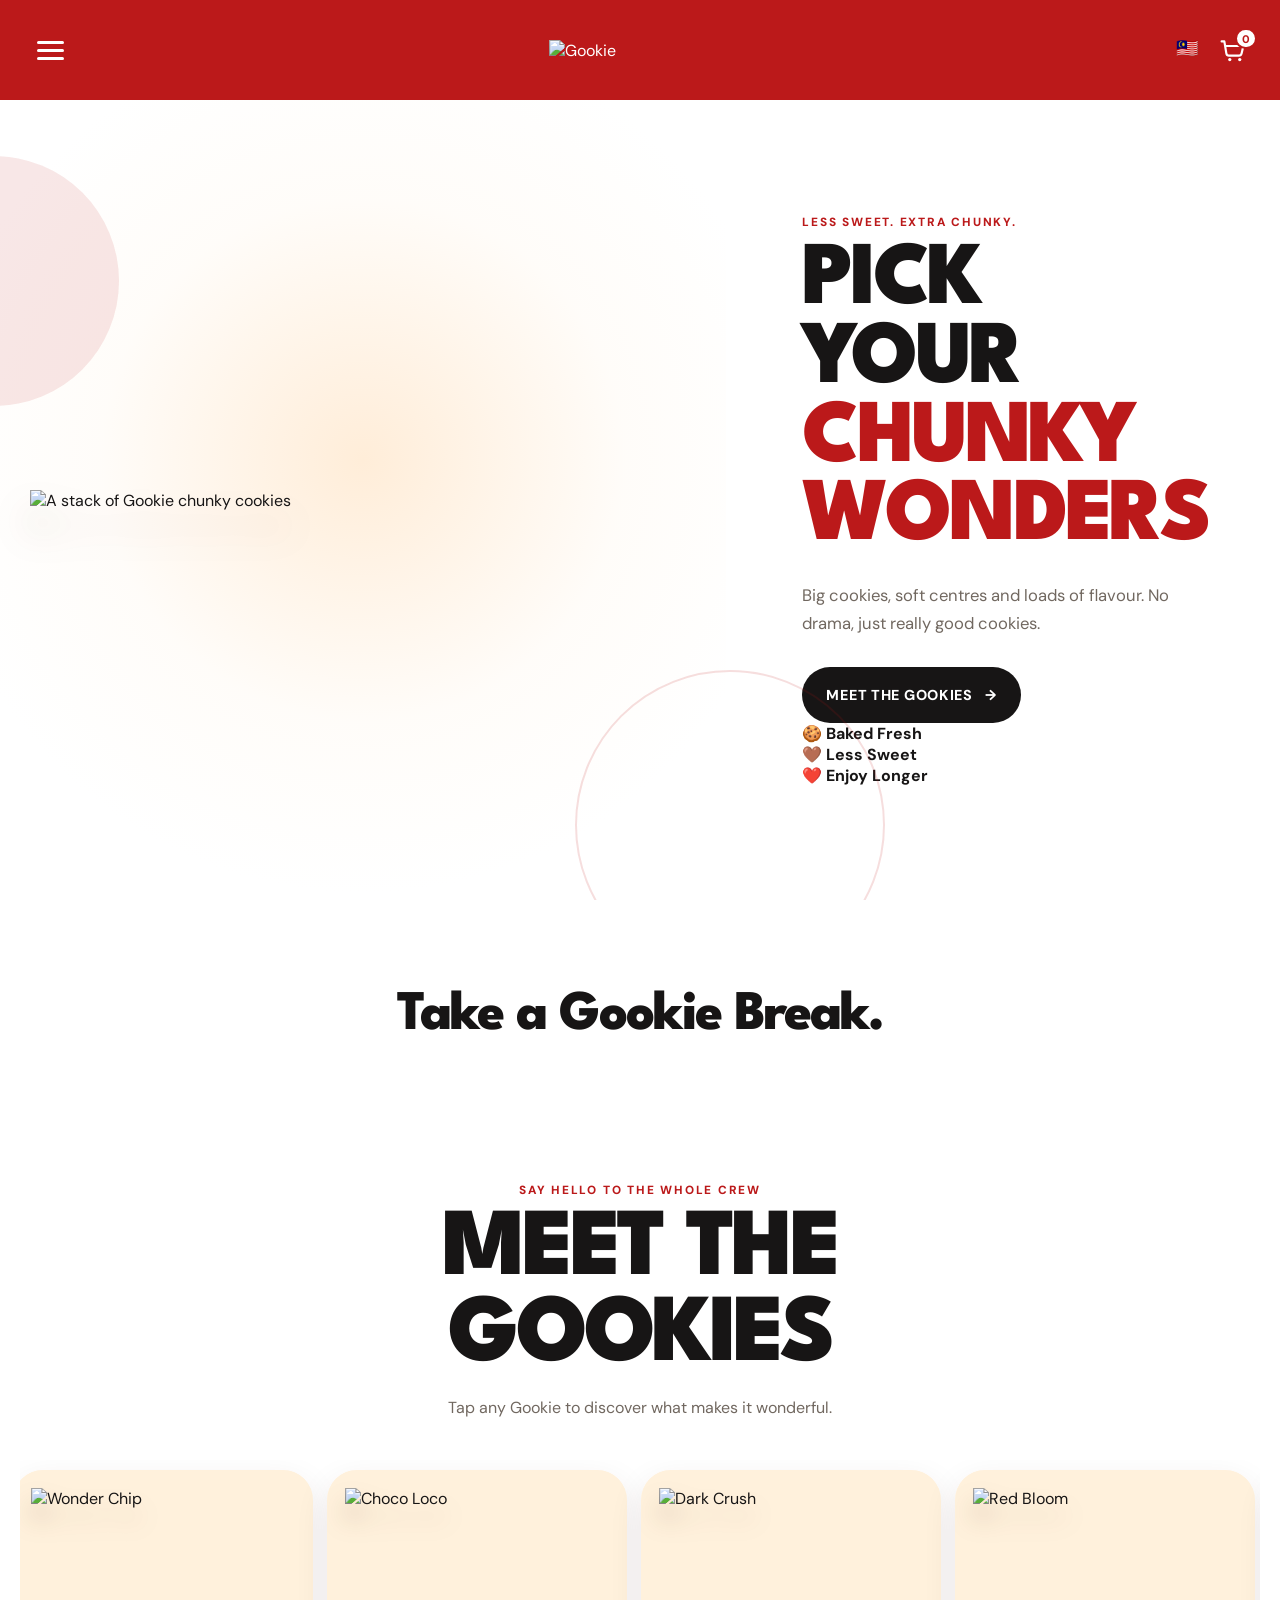
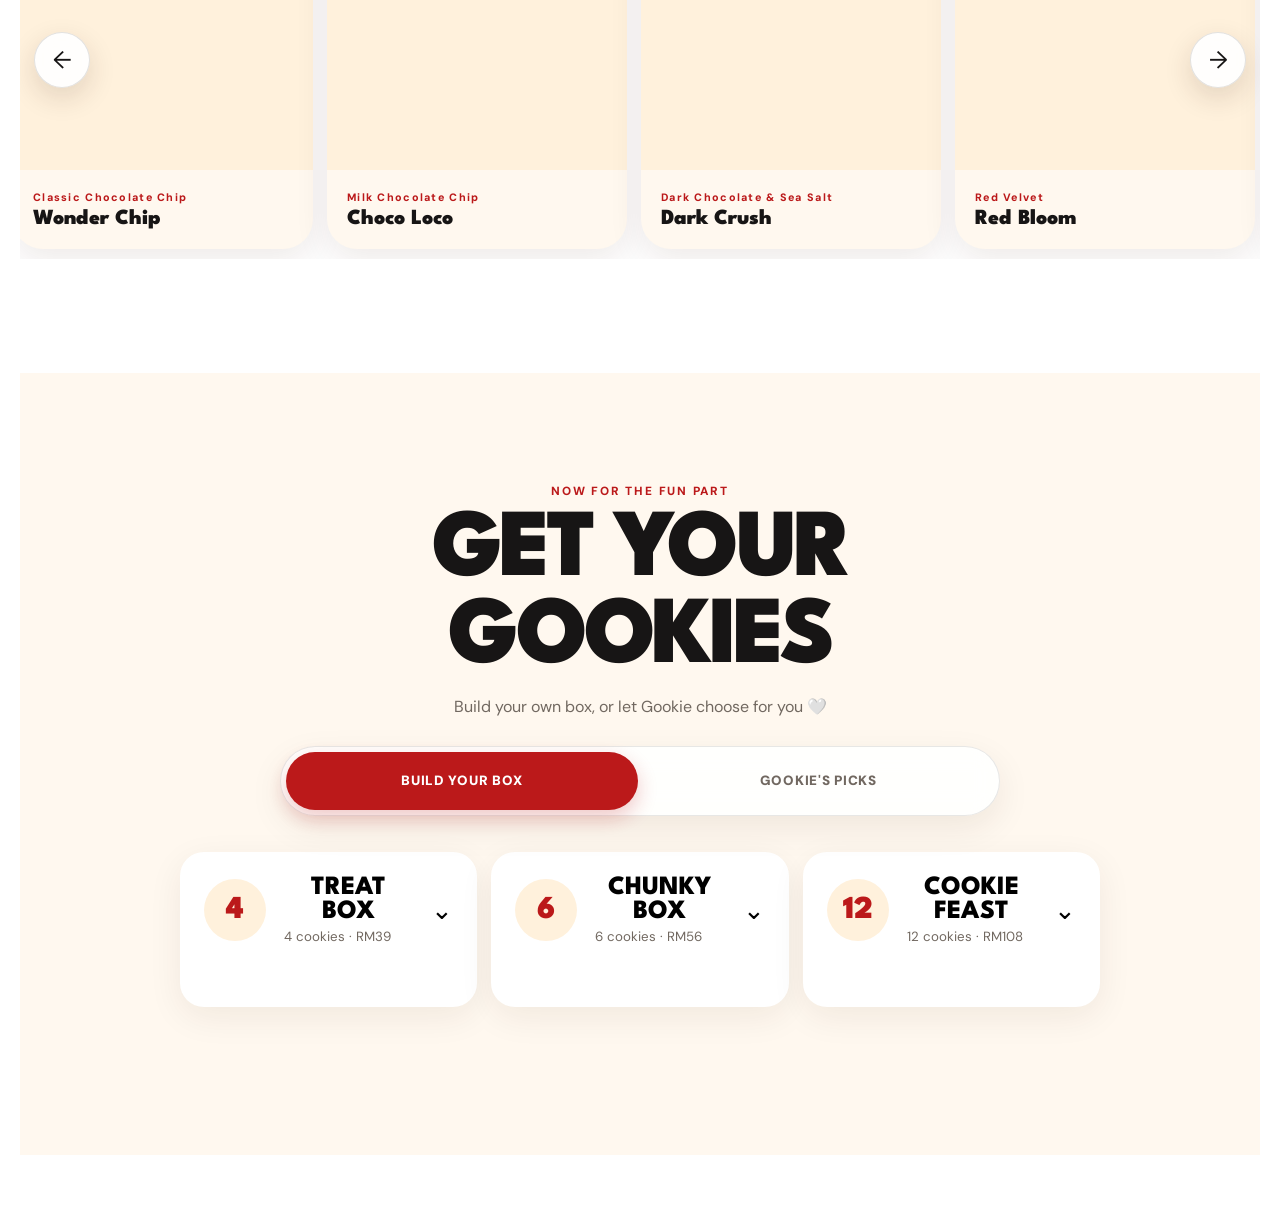
==== commit 5871d3f7: "Update index.html" ====
--- a/index.html
+++ b/index.html
@@ -163,8 +163,26 @@
             really good cookies.
           </p>
           <a class="hero-button" href="#meet-the-gookies"
-            >MEET THE GOOKIES <span aria-hidden="true">→</span></a
-          >
+            >MEET THE GOOKIES <span aria-hidden="true">→</span>
+          </a>
+          <div class="hero-highlights">
+
+  <div class="hero-highlight">
+    <span>🍪</span>
+    <strong>Baked Fresh</strong>
+  </div>
+
+  <div class="hero-highlight">
+    <span>🤎</span>
+    <strong>Less Sweet</strong>
+  </div>
+
+  <div class="hero-highlight">
+    <span>❤️</span>
+    <strong>Enjoy Longer</strong>
+  </div>
+
+</div>
         </div>
       </section>
 
@@ -173,24 +191,6 @@
         <p class="hero-values-title" id="gookie-break-title">
           Take a Gookie Break.
         </p>
-
-        <div class="hero-values-grid">
-          <div class="hero-value">
-            <span aria-hidden="true">🍪</span>
-            <strong>Baked Fresh</strong>
-          </div>
-
-          <div class="hero-value">
-            <span aria-hidden="true">🤎</span>
-            <strong>Less Sweet</strong>
-          </div>
-
-          <div class="hero-value">
-            <span aria-hidden="true">❤️</span>
-            <strong>Enjoy Longer</strong>
-          </div>
-        </div>
-      </section>
 
       <section class="meet-section" id="meet-the-gookies">
         <div class="section-heading">
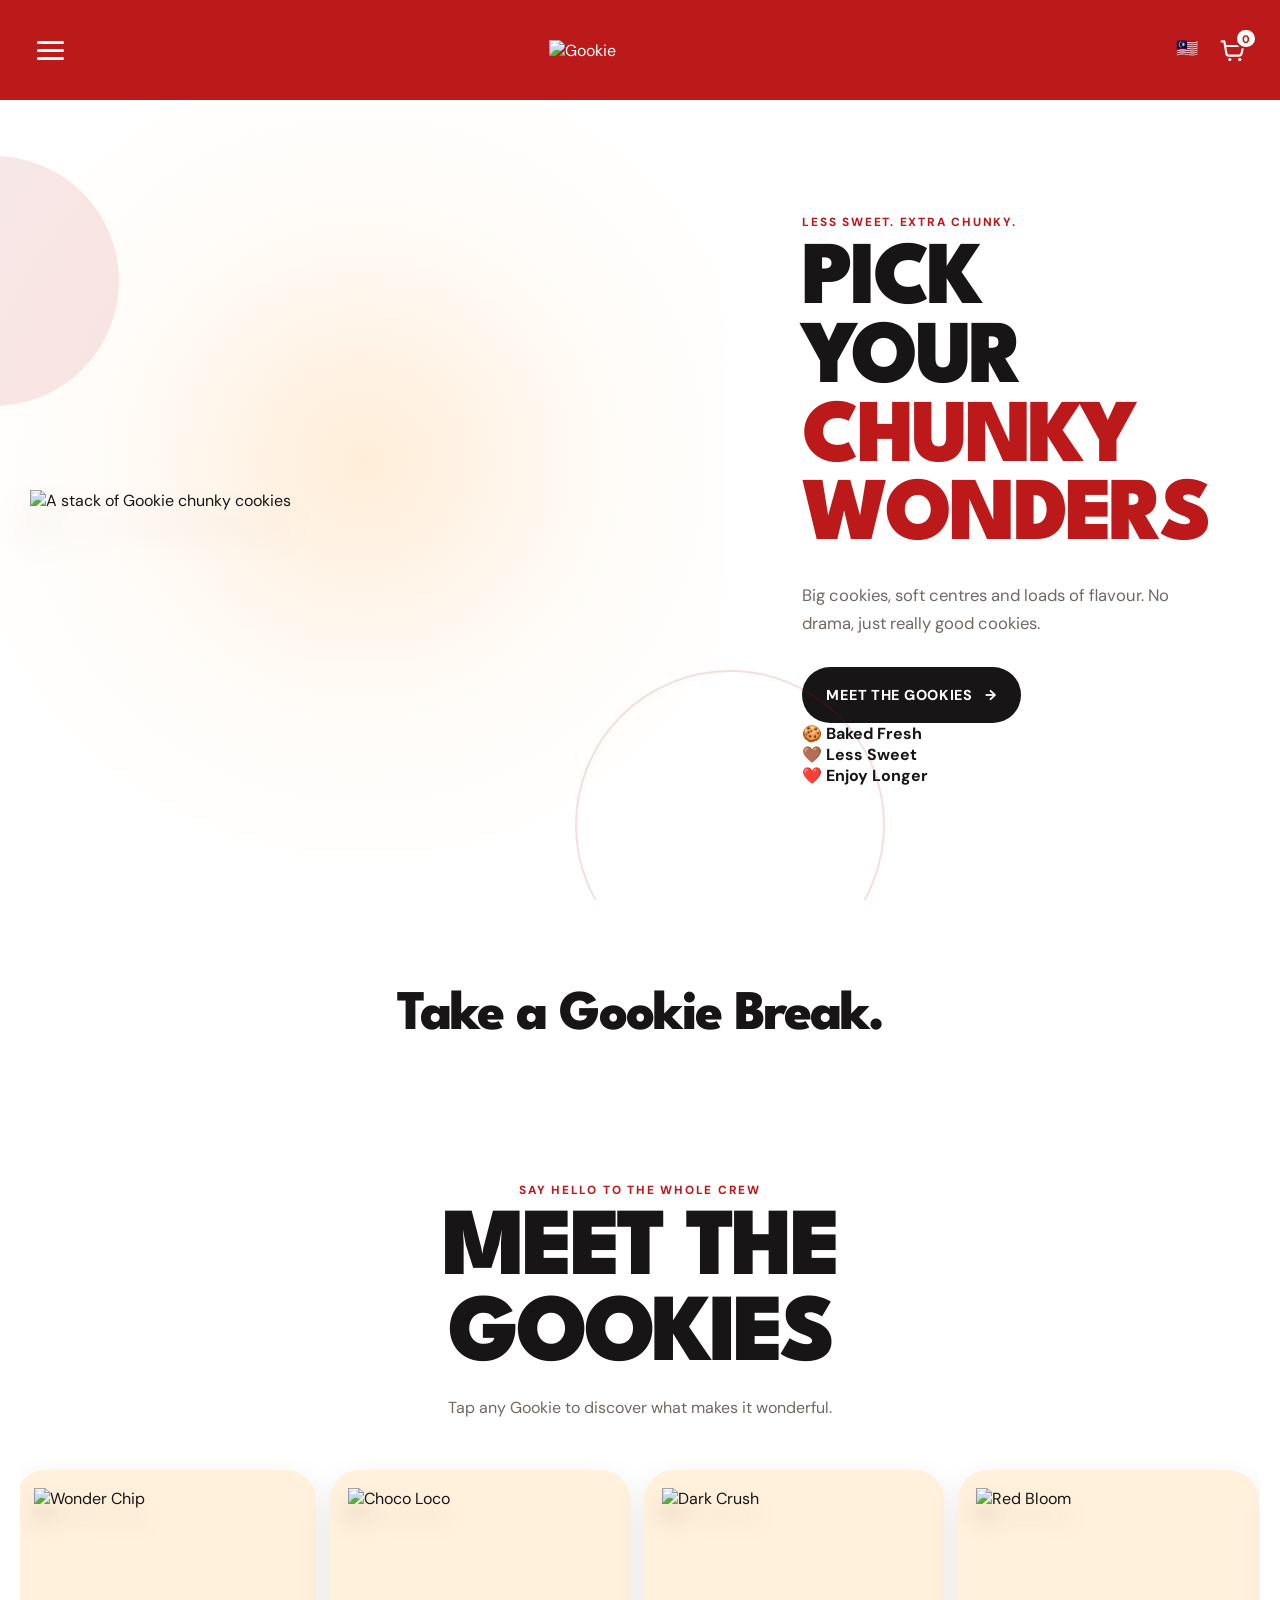
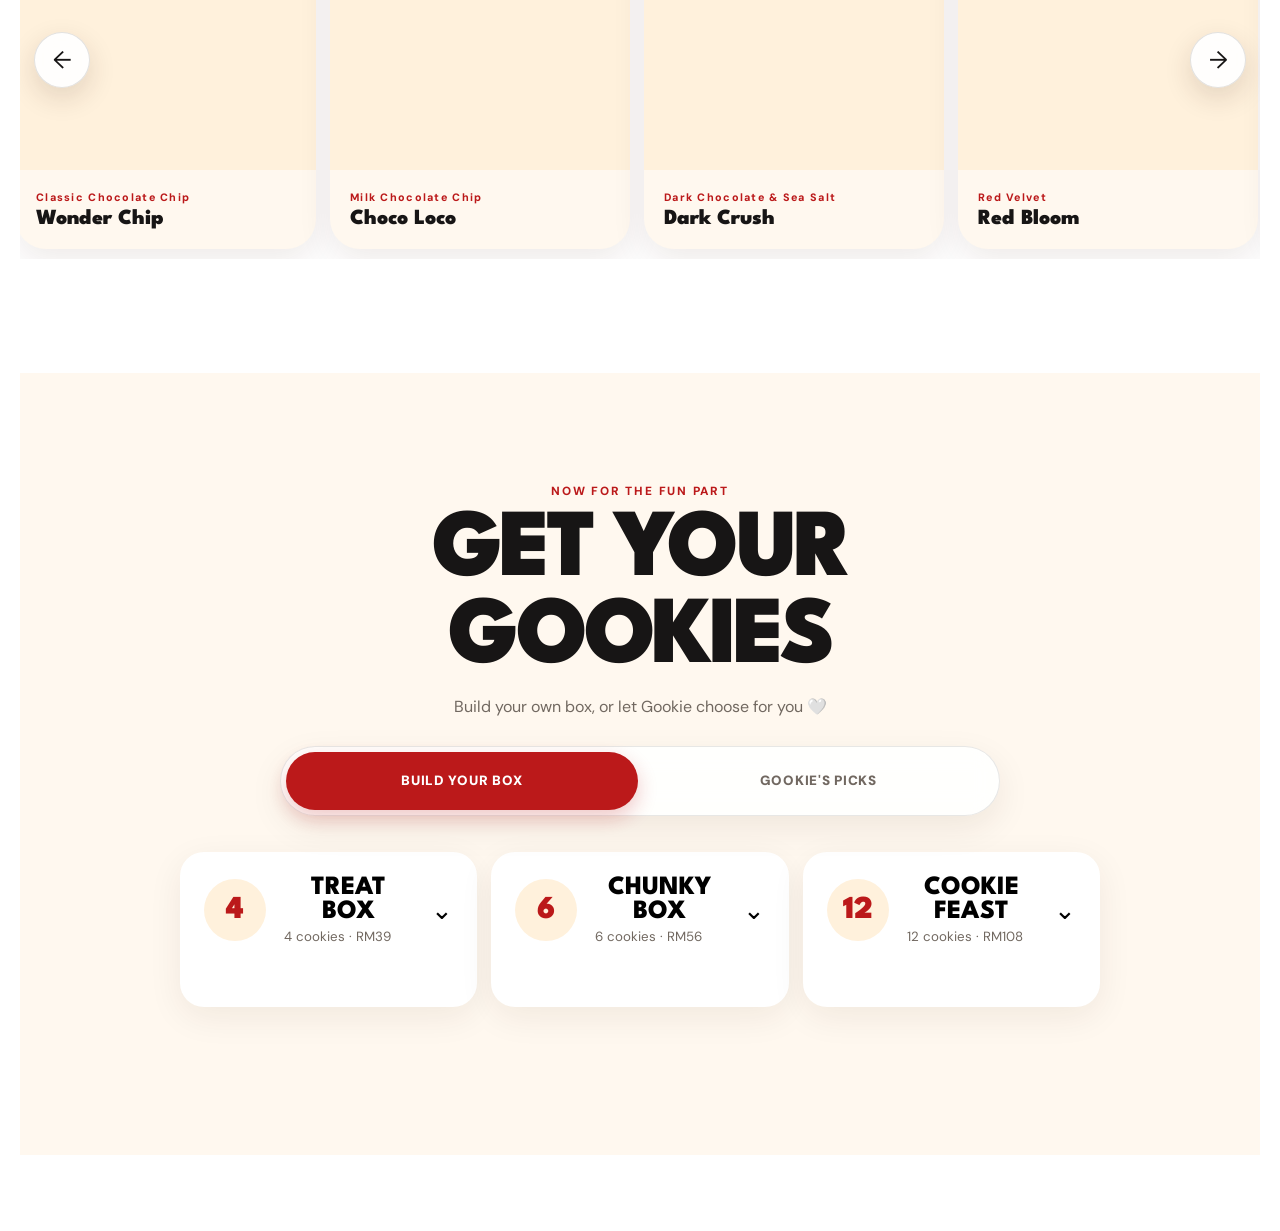
==== commit 1ac7d972: "Change cookie image format from PNG to GIF" ====
--- a/index.html
+++ b/index.html
@@ -151,7 +151,7 @@
           <div class="hero-shape hero-shape-two"></div>
           <img
             class="hero-cookie-image"
-            src="hero-cookies.png"
+            src="hero-cookies.gif"
             alt="A stack of Gookie chunky cookies"
           />
         </div>
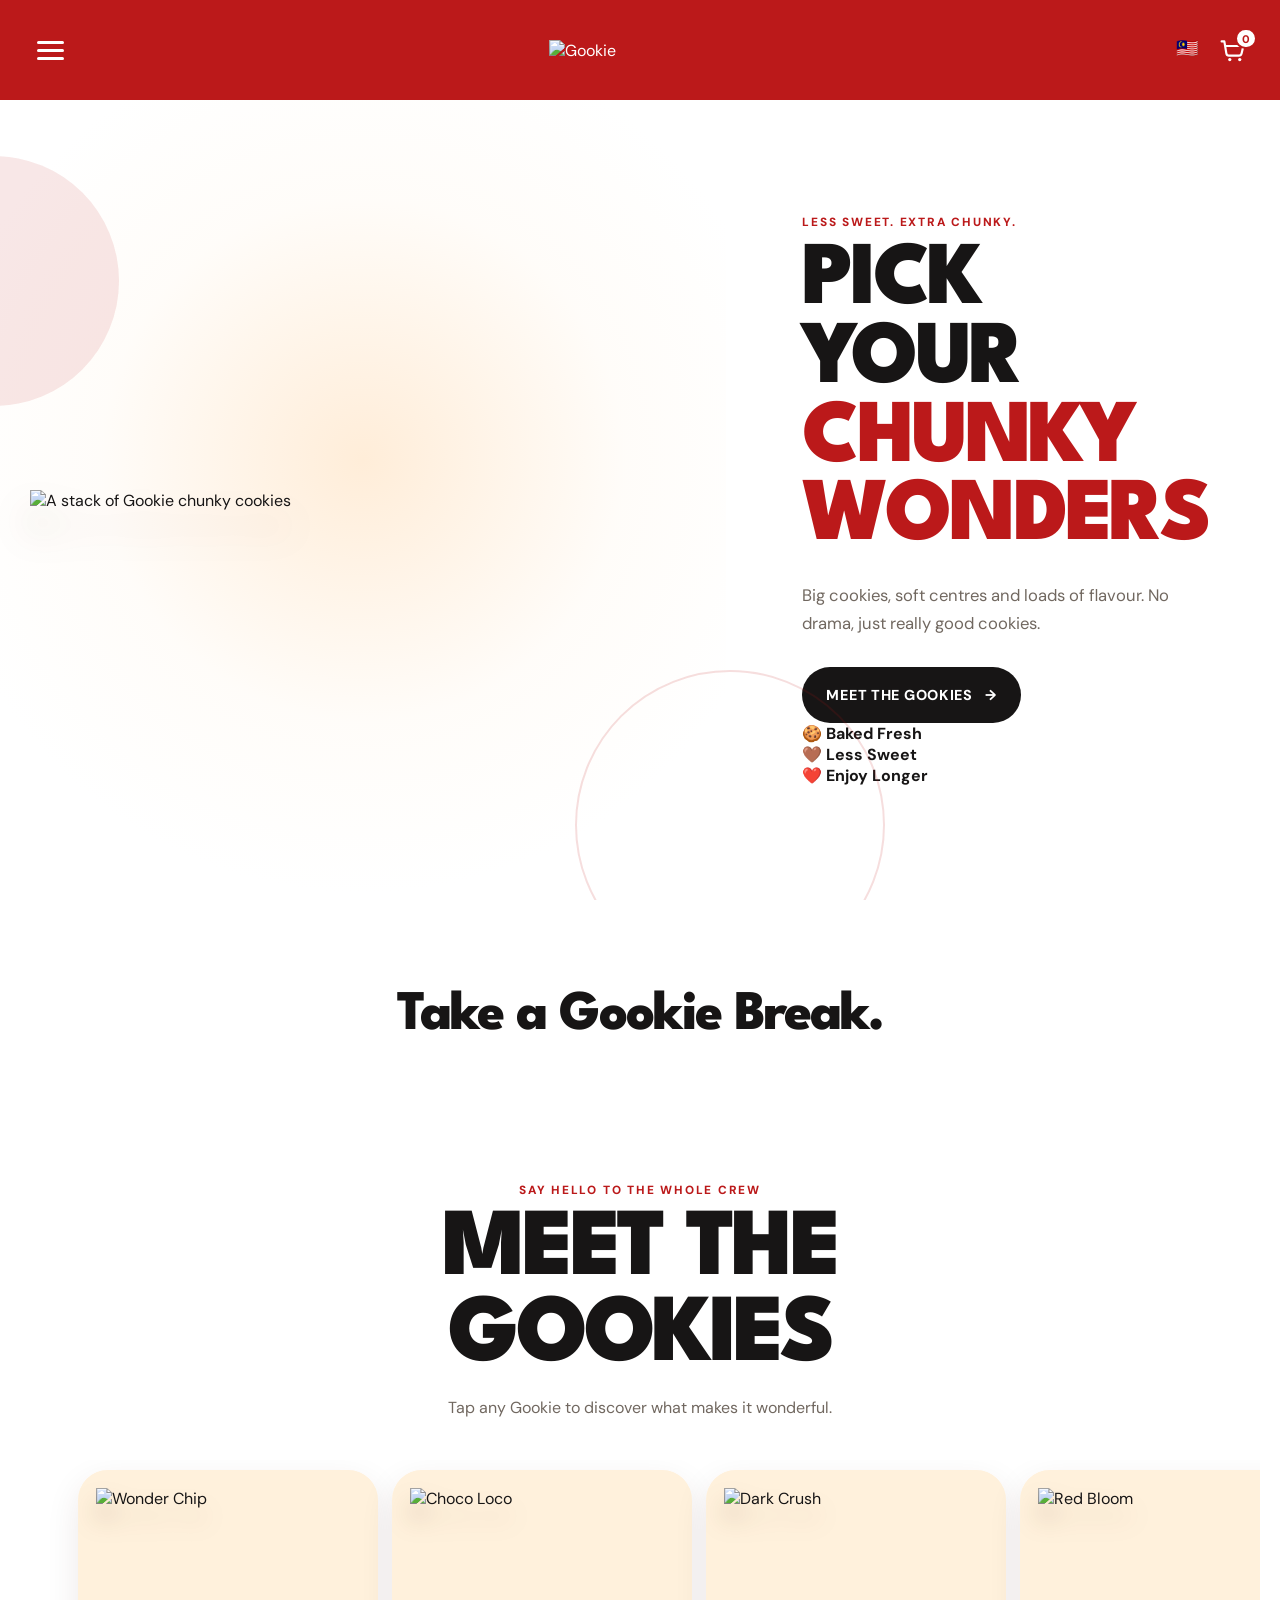
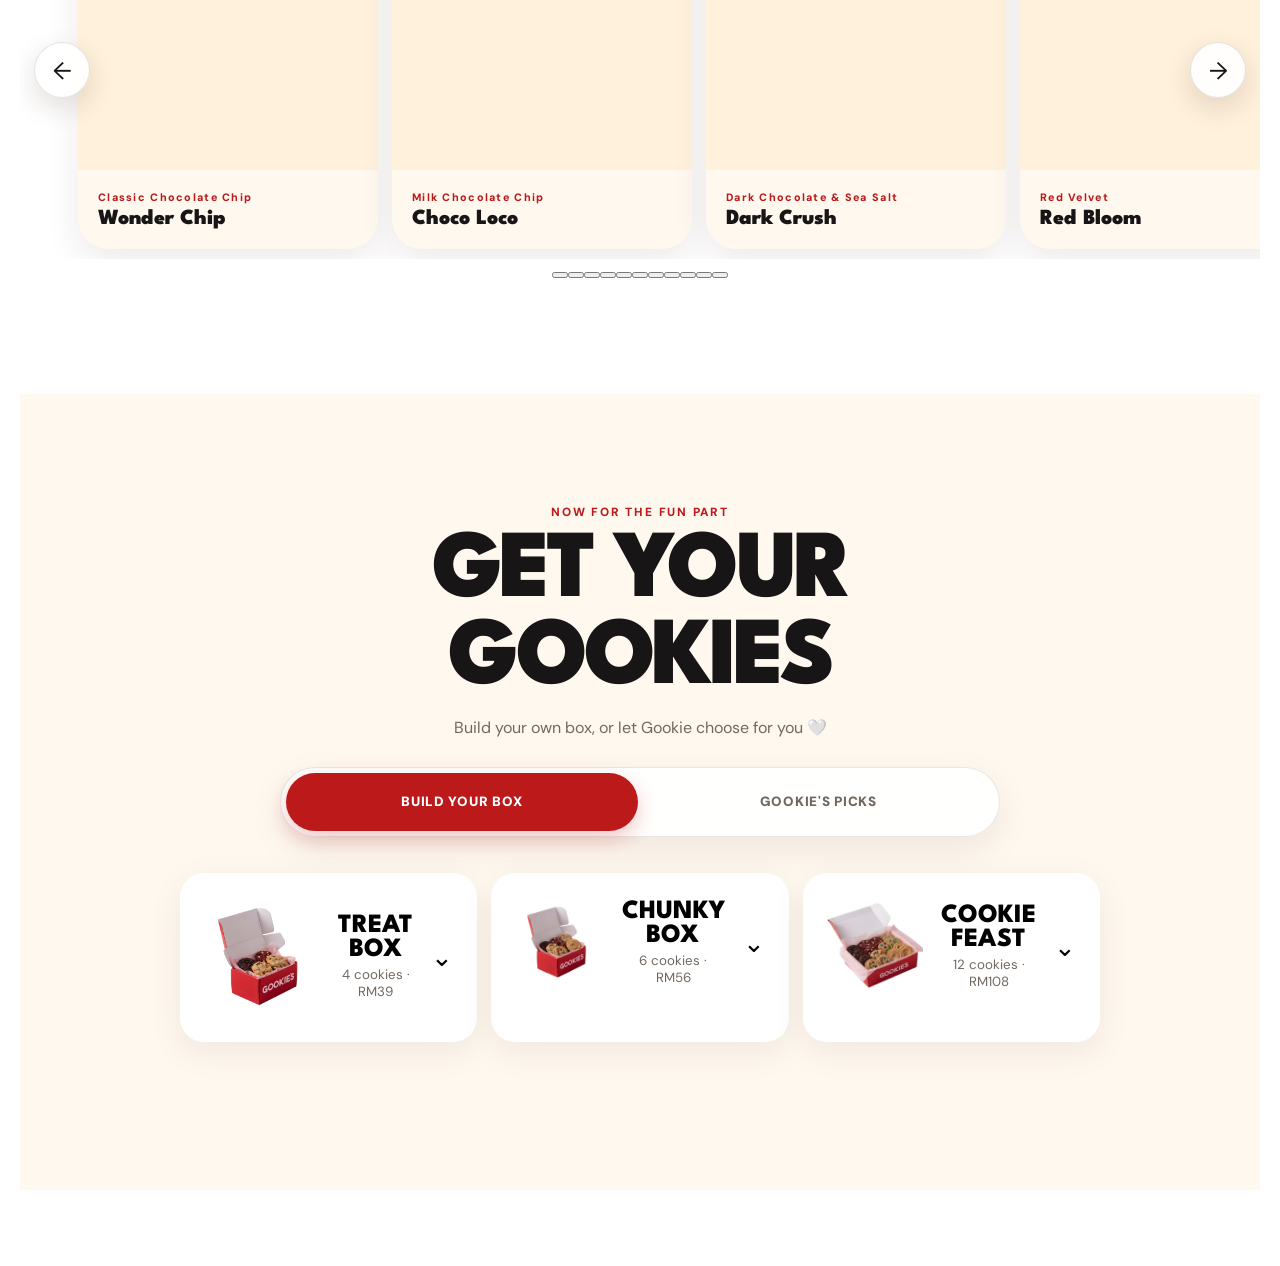
==== commit 1eb8e590: "Update index.html" ====
--- a/index.html
+++ b/index.html
@@ -274,7 +274,9 @@
       type="button"
       aria-expanded="false"
     >
-      <span class="box-size-number">4</span>
+      <div class="box-size-image">
+  <img src="treat-box.png" alt="Treat Box">
+</div>
 
       <span class="box-accordion-copy">
         <strong>TREAT BOX</strong>
@@ -311,7 +313,9 @@
       type="button"
       aria-expanded="false"
     >
-      <span class="box-size-number">6</span>
+      <div class="box-size-image">
+  <img src="chunky-box.png" alt="Chunky Box">
+</div>
 
       <span class="box-accordion-copy">
         <strong>CHUNKY BOX</strong>
@@ -348,7 +352,9 @@
       type="button"
       aria-expanded="false"
     >
-      <span class="box-size-number">12</span>
+      <div class="box-size-image">
+  <img src="cookie-feast.png" alt="Cookie Feast">
+</div>
 
       <span class="box-accordion-copy">
         <strong>COOKIE FEAST</strong>
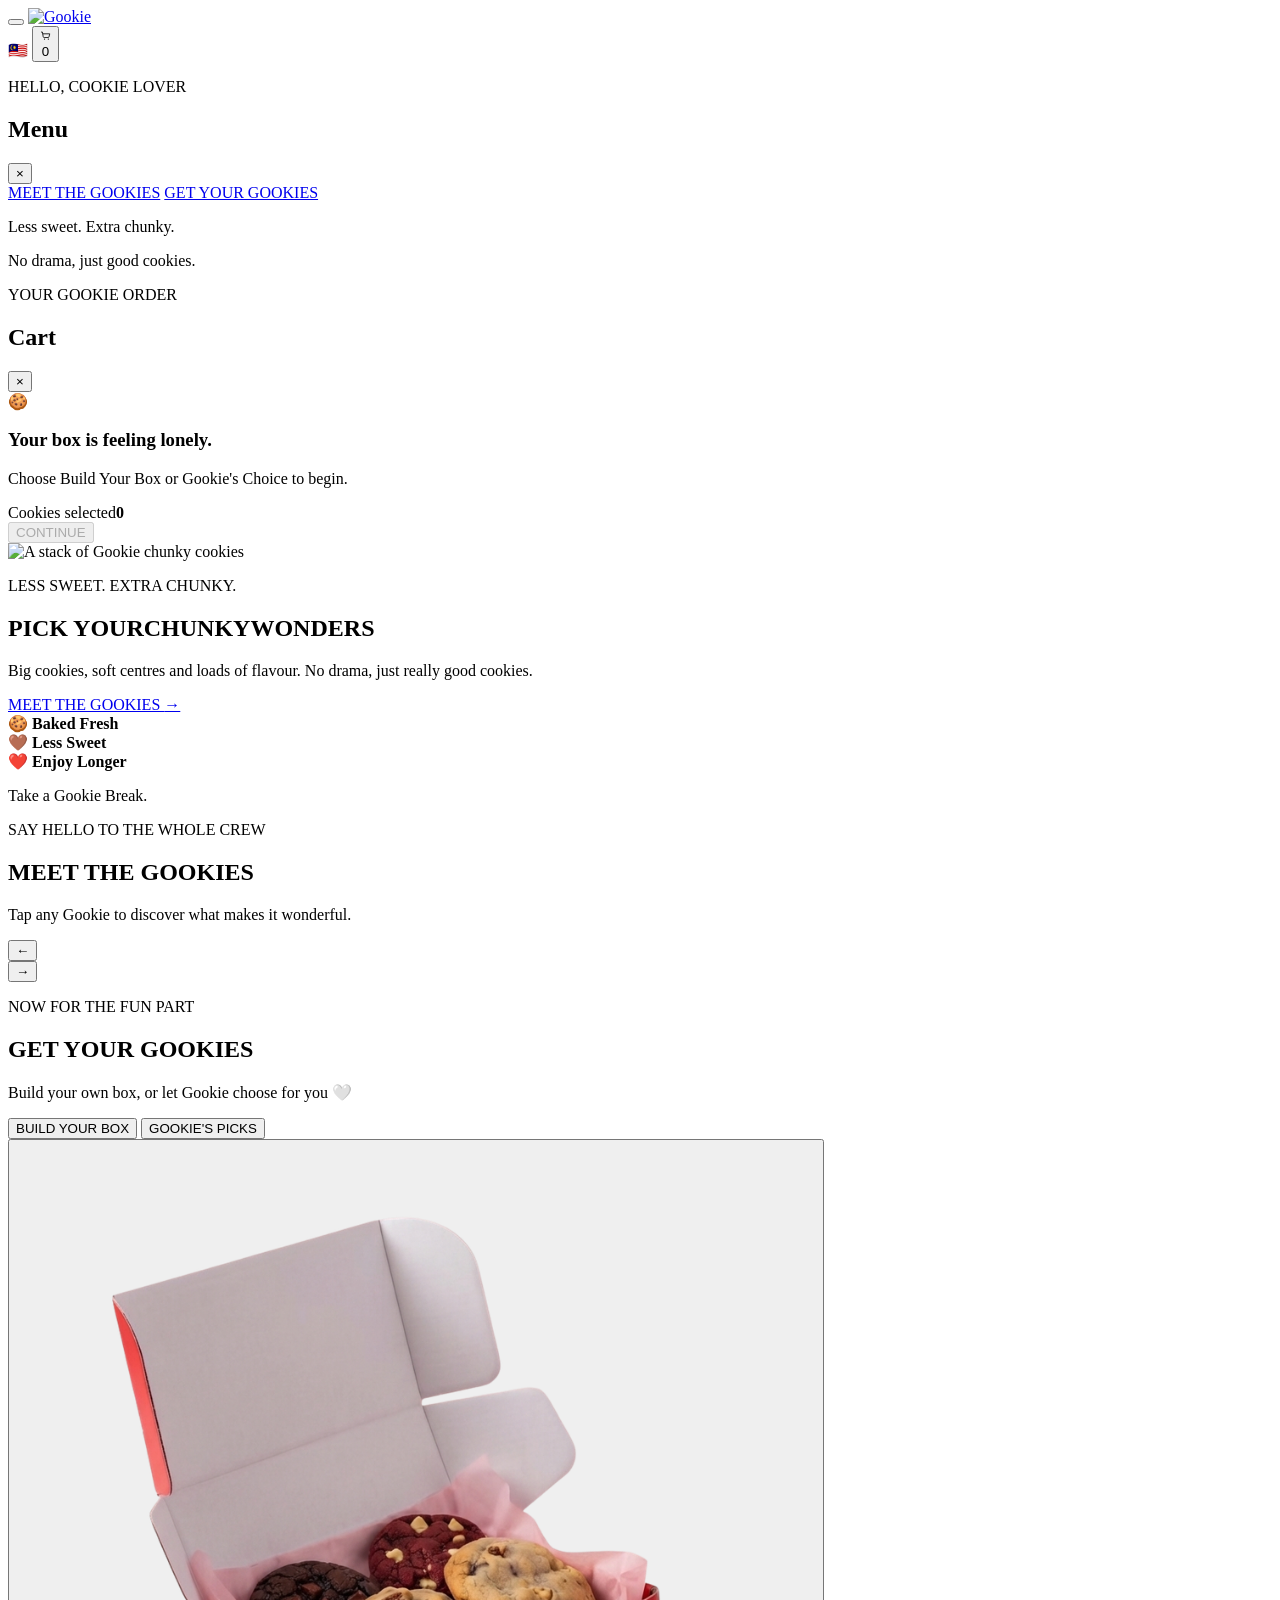
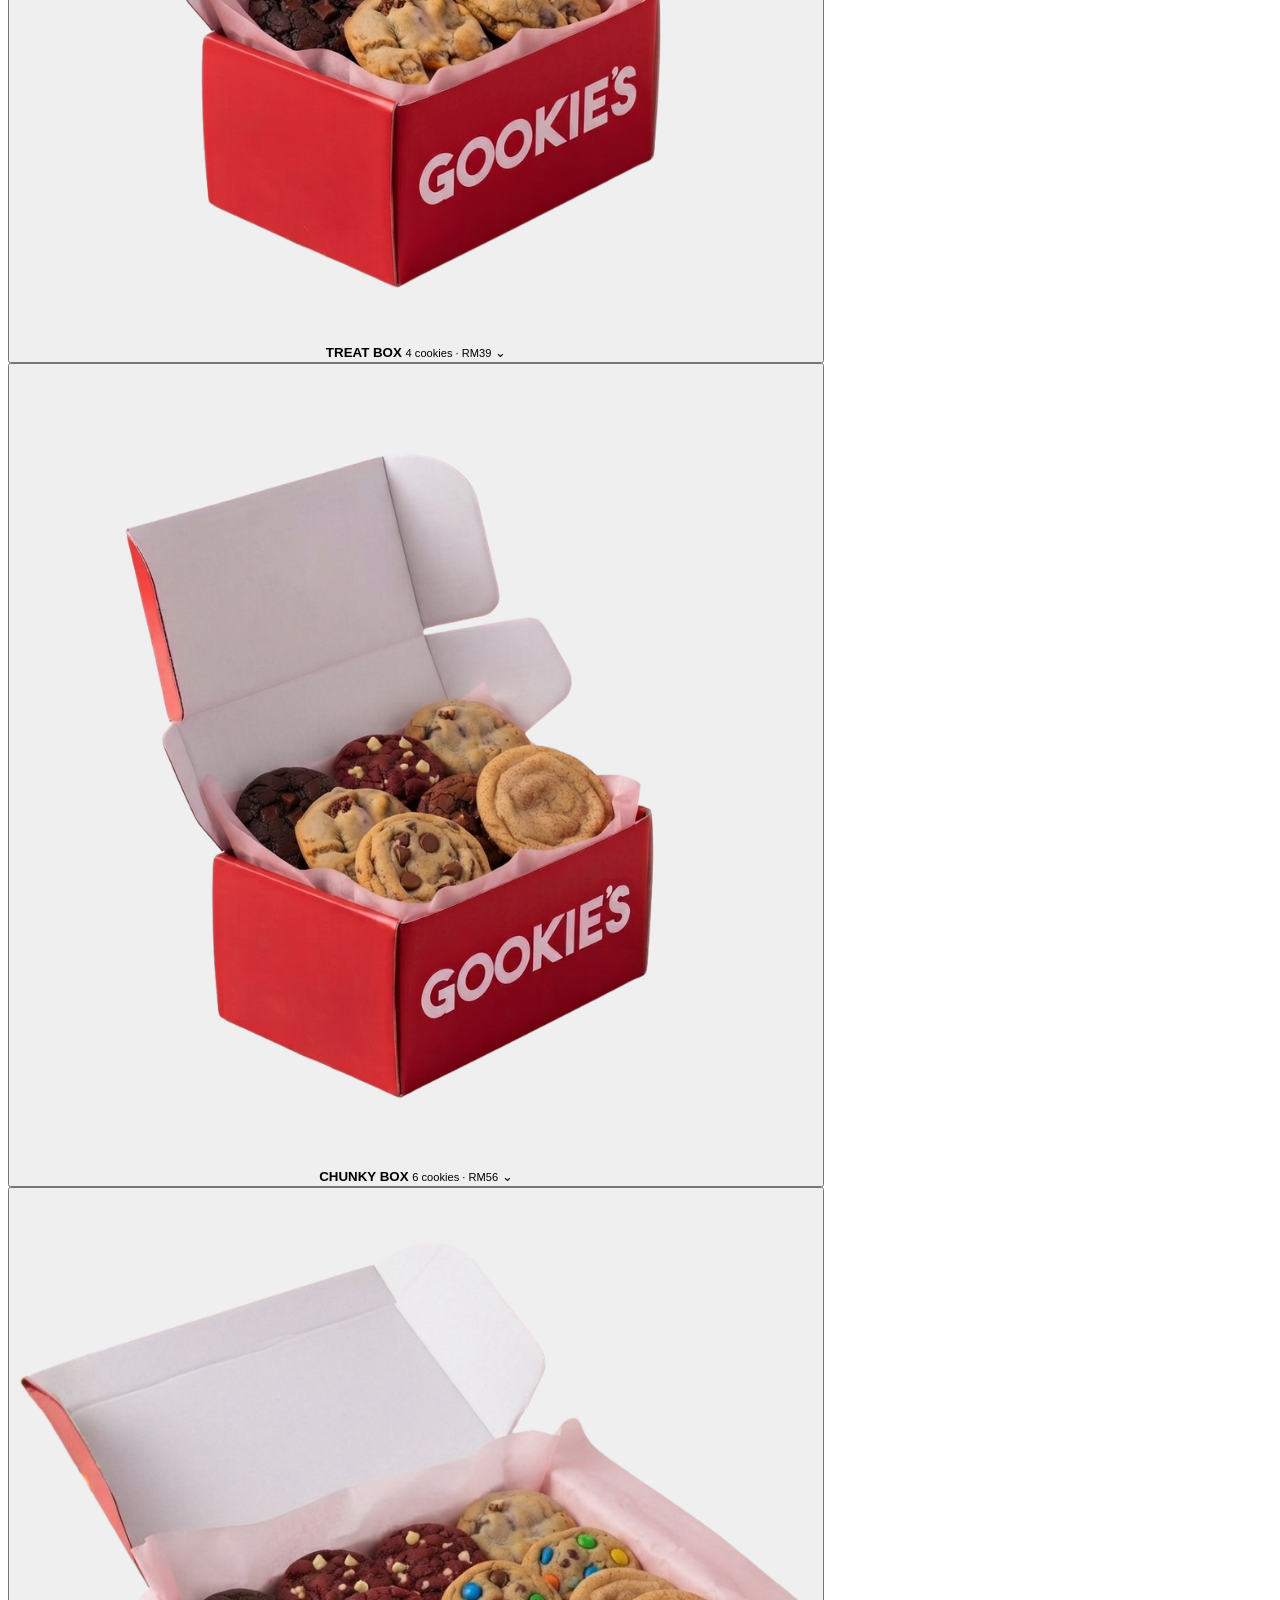
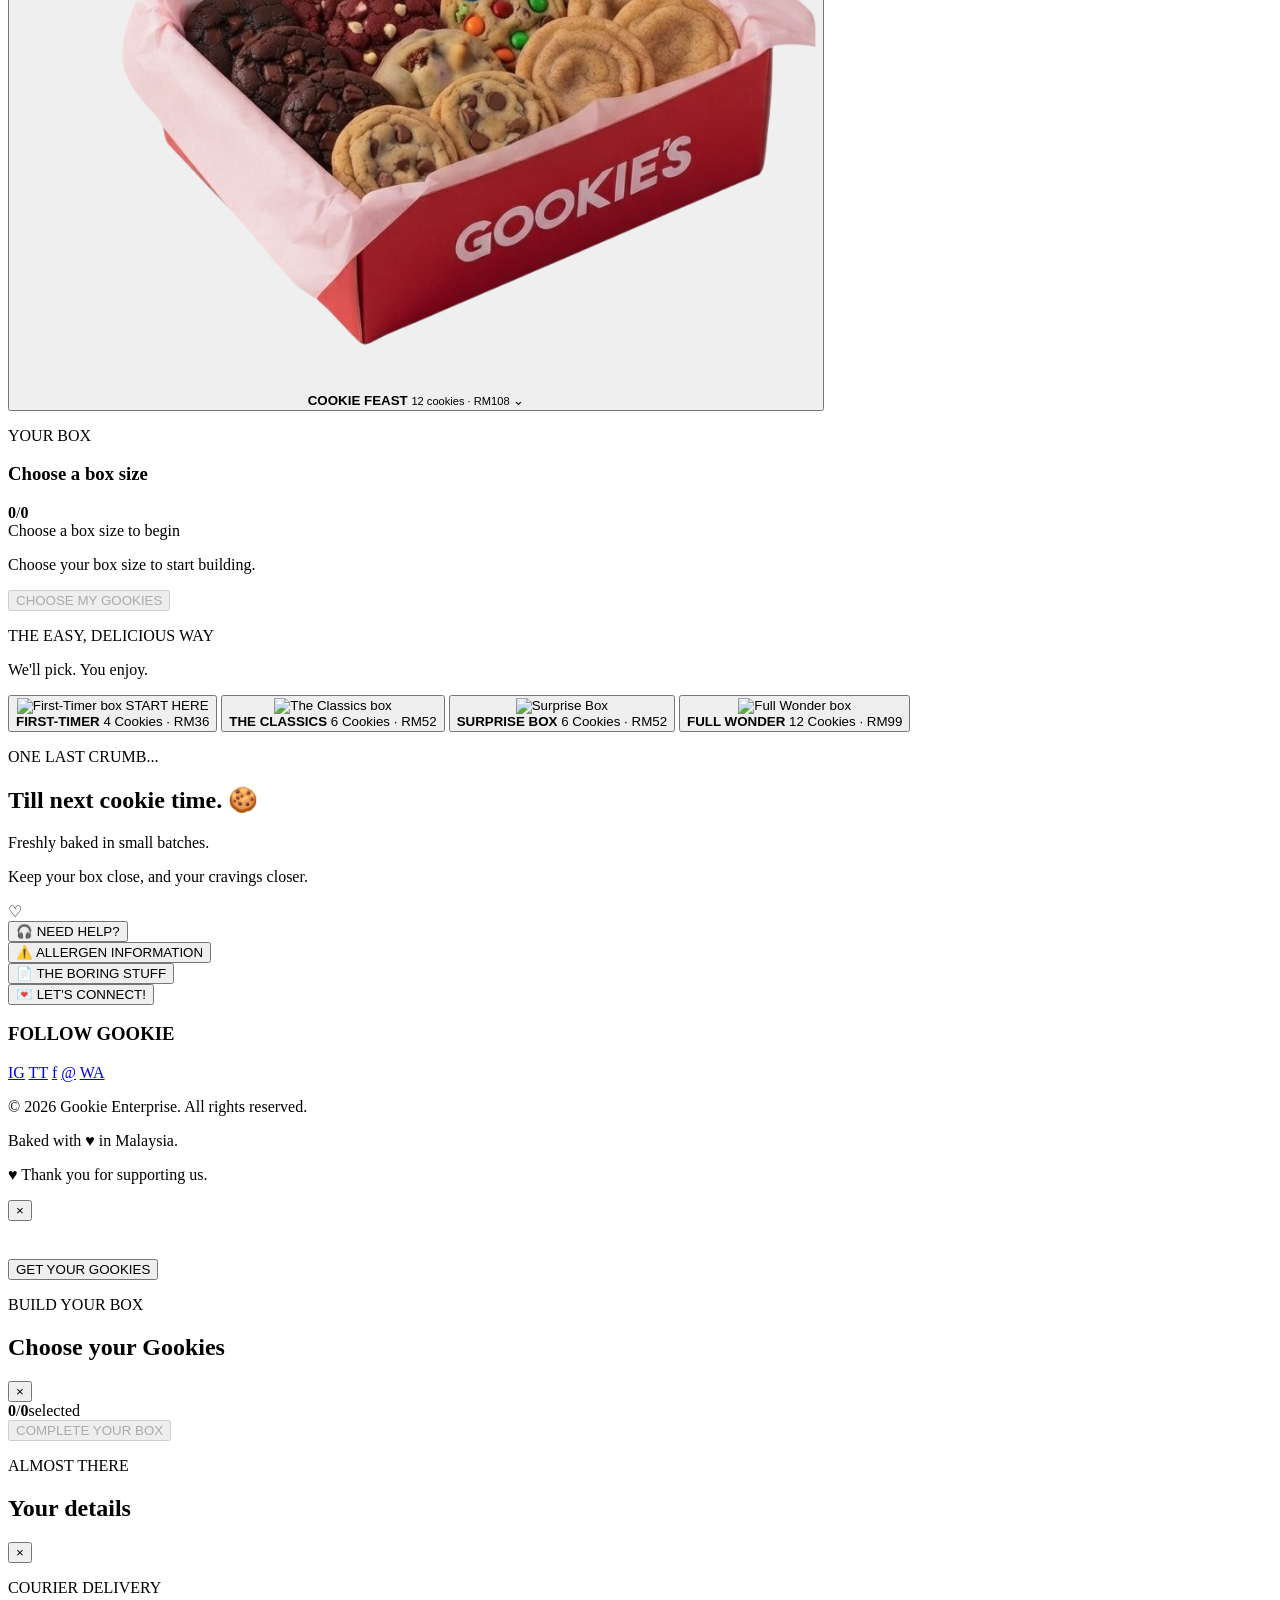
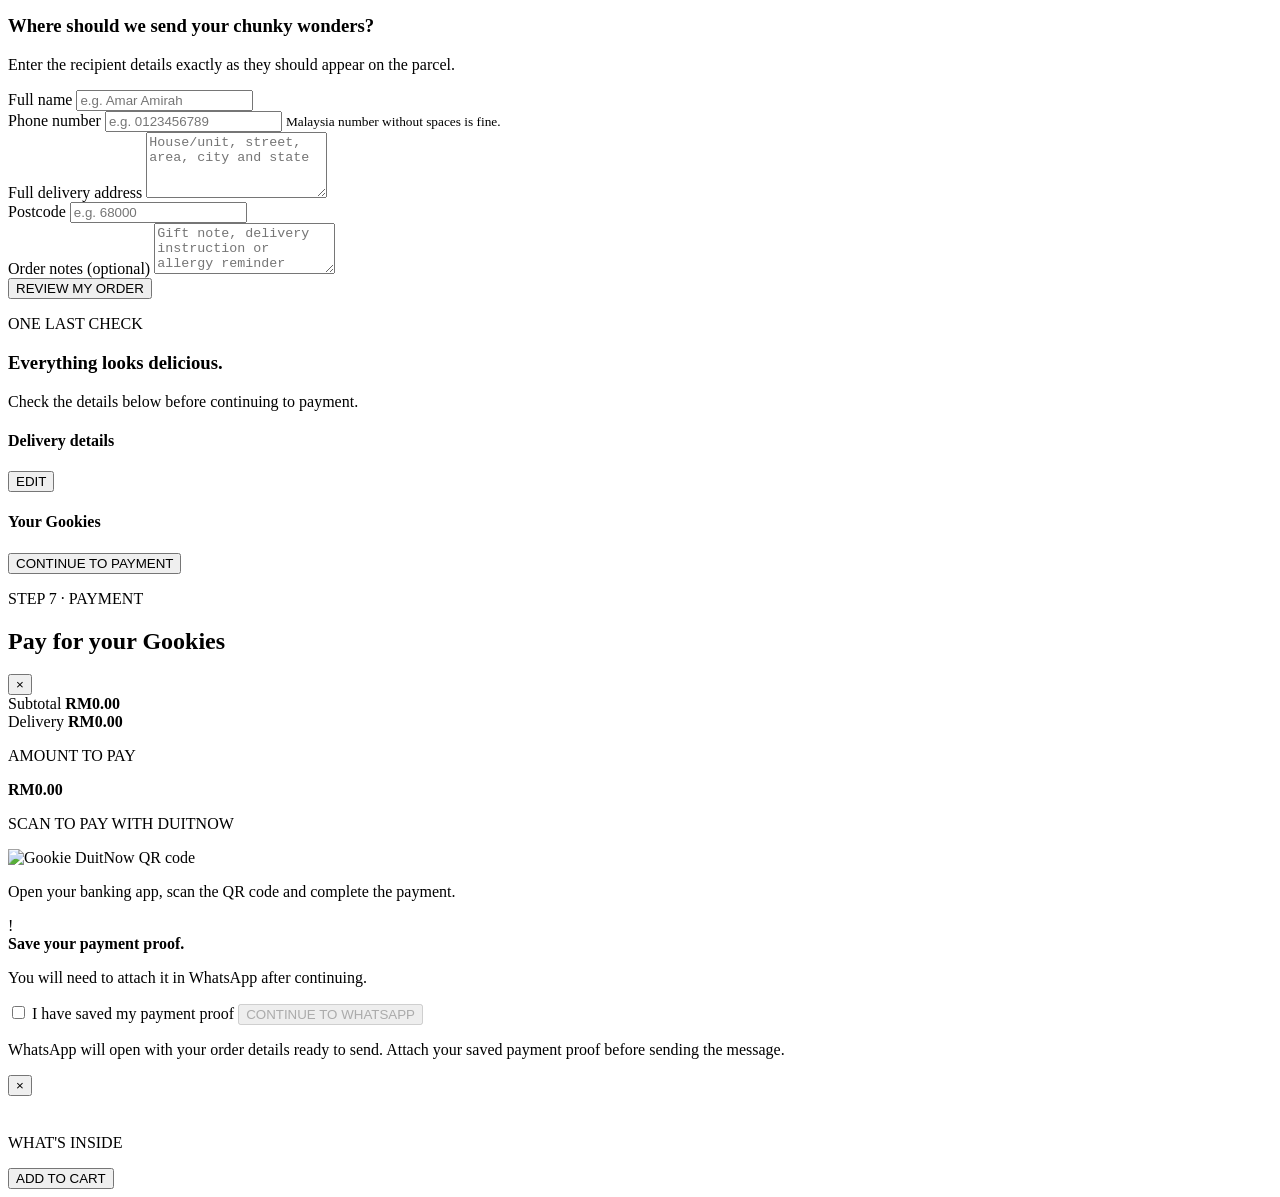
==== commit e151aa80: "Add files via upload" ====
--- a/index.html
+++ b/index.html
@@ -11,7 +11,7 @@
       href="https://fonts.googleapis.com/css2?family=DM+Sans:wght@400;500;600;700&family=League+Spartan:wght@700;800;900&display=swap"
       rel="stylesheet"
     />
-    <link rel="stylesheet" href="style.css?v=9.1" />
+    <link rel="stylesheet" href="style-mobile-only-footer.css?v=1.0" />
   </head>
   <body>
     <button
@@ -489,6 +489,183 @@
 </section>
     </main>
 
+    <!-- =========================================================
+         MOBILE-ONLY GOOKIE FOOTER
+         Hidden completely on screens 768px and above
+         ========================================================= -->
+    <footer class="mobile-gookie-footer" id="mobileGookieFooter">
+      <section class="mobile-footer-goodbye" aria-labelledby="mobileFooterTitle">
+        <p class="mobile-footer-kicker">
+          <span aria-hidden="true"></span>
+          ONE LAST CRUMB...
+          <span aria-hidden="true"></span>
+        </p>
+
+        <h2 id="mobileFooterTitle">
+          Till next cookie time. <span aria-hidden="true">🍪</span>
+        </h2>
+
+        <p>Freshly baked in small batches.</p>
+        <p>Keep your box close, and your cravings closer.</p>
+        <span class="mobile-footer-heart" aria-hidden="true">♡</span>
+      </section>
+
+      <div class="mobile-footer-accordion">
+        <section class="mobile-footer-group">
+          <button
+            class="mobile-footer-toggle"
+            type="button"
+            aria-expanded="false"
+            aria-controls="mobileFooterHelp"
+          >
+            <span class="mobile-footer-icon" aria-hidden="true">🎧</span>
+            <span class="mobile-footer-label">NEED HELP?</span>
+            <span class="mobile-footer-chevron" aria-hidden="true"></span>
+          </button>
+
+          <div class="mobile-footer-panel" id="mobileFooterHelp" hidden>
+            <nav aria-label="Help links">
+              <a href="#faq">FAQ</a>
+              <a href="#delivery-information">Delivery Information</a>
+              <a href="#storage-reheating">Storage &amp; Reheating</a>
+              <a href="mailto:heygookie@gmail.com">Contact Us</a>
+            </nav>
+          </div>
+        </section>
+
+        <section class="mobile-footer-group mobile-footer-allergen">
+          <button
+            class="mobile-footer-toggle"
+            type="button"
+            aria-expanded="false"
+            aria-controls="mobileFooterAllergen"
+          >
+            <span class="mobile-footer-icon" aria-hidden="true">⚠️</span>
+            <span class="mobile-footer-label">ALLERGEN INFORMATION</span>
+            <span class="mobile-footer-chevron" aria-hidden="true"></span>
+          </button>
+
+          <div class="mobile-footer-panel" id="mobileFooterAllergen" hidden>
+            <div class="mobile-footer-allergen-note">
+              Our cookies may contain or come into contact with wheat, gluten,
+              milk, eggs, soy, peanuts and tree nuts.
+            </div>
+          </div>
+        </section>
+
+        <section class="mobile-footer-group">
+          <button
+            class="mobile-footer-toggle"
+            type="button"
+            aria-expanded="false"
+            aria-controls="mobileFooterLegal"
+          >
+            <span class="mobile-footer-icon" aria-hidden="true">📄</span>
+            <span class="mobile-footer-label">THE BORING STUFF</span>
+            <span class="mobile-footer-chevron" aria-hidden="true"></span>
+          </button>
+
+          <div class="mobile-footer-panel" id="mobileFooterLegal" hidden>
+            <nav aria-label="Legal links">
+              <a href="#terms-conditions">Terms &amp; Conditions</a>
+              <a href="#privacy-policy">Privacy Policy</a>
+              <a href="#refund-replacement">Refund &amp; Replacement Policy</a>
+            </nav>
+          </div>
+        </section>
+
+        <section class="mobile-footer-group">
+          <button
+            class="mobile-footer-toggle"
+            type="button"
+            aria-expanded="false"
+            aria-controls="mobileFooterConnect"
+          >
+            <span class="mobile-footer-icon" aria-hidden="true">💌</span>
+            <span class="mobile-footer-label">LET'S CONNECT!</span>
+            <span class="mobile-footer-chevron" aria-hidden="true"></span>
+          </button>
+
+          <div class="mobile-footer-panel" id="mobileFooterConnect" hidden>
+            <div class="mobile-footer-contact-list">
+              <a href="mailto:heygookie@gmail.com">
+                <span aria-hidden="true">✉️</span>
+                <span>heygookie@gmail.com</span>
+              </a>
+
+              <p>
+                <span aria-hidden="true">📍</span>
+                <span>Ampang, Selangor, Malaysia</span>
+              </p>
+
+              <a
+                href="https://whatsapp.com/channel/0029VbDaEAOGk1Fy5ZApou1n"
+                target="_blank"
+                rel="noopener noreferrer"
+              >
+                <span aria-hidden="true">💬</span>
+                <span>Join WhatsApp Channel</span>
+              </a>
+
+              <p>
+                <span aria-hidden="true">🕘</span>
+                <span>Replies 9am–5pm daily</span>
+              </p>
+            </div>
+          </div>
+        </section>
+      </div>
+
+      <section class="mobile-footer-social" aria-labelledby="mobileFooterSocialTitle">
+        <h3 id="mobileFooterSocialTitle">FOLLOW GOOKIE</h3>
+
+        <div class="mobile-footer-social-links">
+          <a
+            href="https://www.instagram.com/gookie.my?igsh=YWp3aW9xeHplM2Fq&utm_source=qr"
+            target="_blank"
+            rel="noopener noreferrer"
+            aria-label="Follow Gookie on Instagram"
+          >IG</a>
+
+          <a
+            href="https://www.tiktok.com/@gookie.my?_r=1&_t=ZS-98Ua9Xekk0j"
+            target="_blank"
+            rel="noopener noreferrer"
+            aria-label="Follow Gookie on TikTok"
+          >TT</a>
+
+          <a
+            href="https://www.facebook.com/share/1BZJ9mqCJ4/?mibextid=wwXIfr"
+            target="_blank"
+            rel="noopener noreferrer"
+            aria-label="Follow Gookie on Facebook"
+          >f</a>
+
+          <a
+            href="https://www.threads.com/@gookie.my?igshid=NTc4MTIwNjQ2YQ=="
+            target="_blank"
+            rel="noopener noreferrer"
+            aria-label="Follow Gookie on Threads"
+          >@</a>
+
+          <a
+            class="is-filled"
+            href="https://whatsapp.com/channel/0029VbDaEAOGk1Fy5ZApou1n"
+            target="_blank"
+            rel="noopener noreferrer"
+            aria-label="Join Gookie WhatsApp Channel"
+          >WA</a>
+        </div>
+      </section>
+
+      <div class="mobile-footer-bottom">
+        <p>© 2026 Gookie Enterprise. All rights reserved.</p>
+        <p>Baked with <span aria-hidden="true">♥</span> in Malaysia.</p>
+        <p><span aria-hidden="true">♥</span> Thank you for supporting us.</p>
+      </div>
+    </footer>
+
+
     <section
       class="modal"
       id="cookieModal"
@@ -890,7 +1067,7 @@
 </section>
 
 <script src="order-engine.js"></script>
-<script src="script.js?v=8.0"></script>
+<script src="script-mobile-only-footer.js?v=1.0"></script>
         
   </body>
 </html>
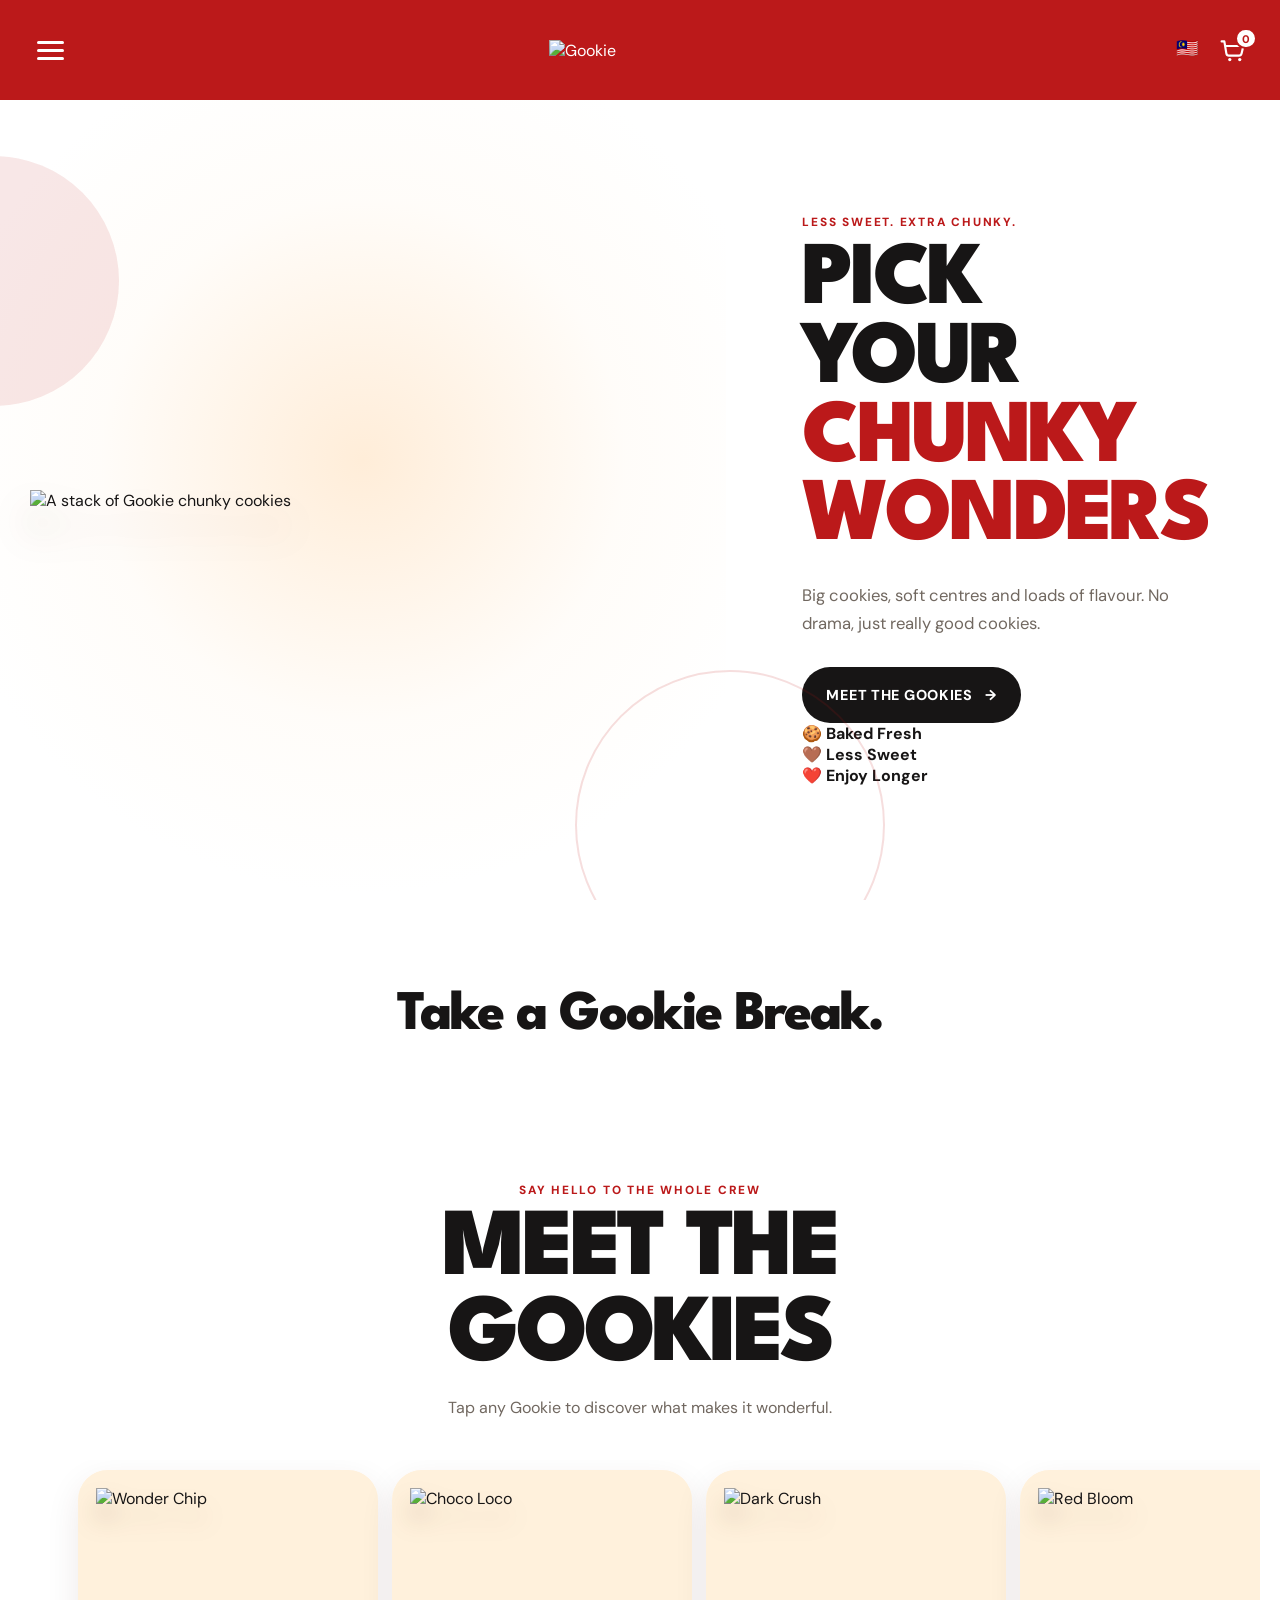
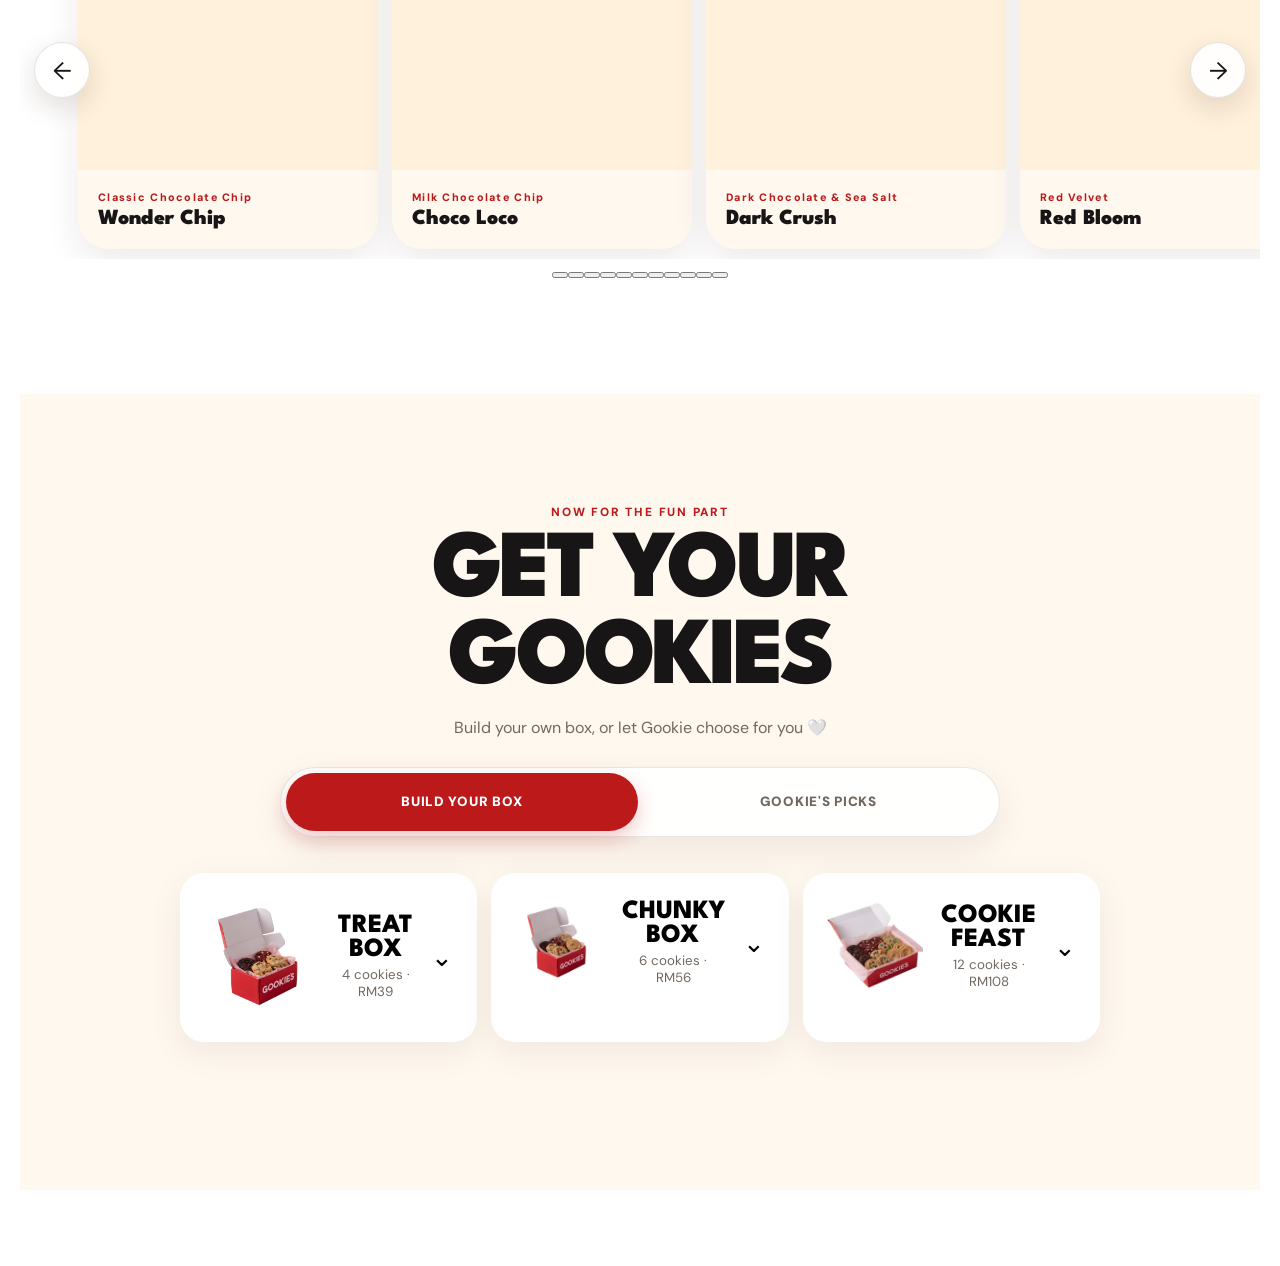
==== commit affd4cba: "Add files via upload" ====
--- a/index.html
+++ b/index.html
@@ -11,7 +11,7 @@
       href="https://fonts.googleapis.com/css2?family=DM+Sans:wght@400;500;600;700&family=League+Spartan:wght@700;800;900&display=swap"
       rel="stylesheet"
     />
-    <link rel="stylesheet" href="style-mobile-only-footer.css?v=1.0" />
+    <link rel="stylesheet" href="style.css?v=10.0" />
   </head>
   <body>
     <button
@@ -1067,7 +1067,7 @@
 </section>
 
 <script src="order-engine.js"></script>
-<script src="script-mobile-only-footer.js?v=1.0"></script>
+<script src="script.js?v=10.0"></script>
         
   </body>
 </html>
--- a/style.css
+++ b/style.css
@@ -0,0 +1,3607 @@
+:root {
+  --gookie-red: #bb191a;
+  --gookie-red-dark: #991214;
+  --cream: #fff1dc;
+  --cream-soft: #fff8ef;
+  --white: #fff;
+  --ink: #171515;
+  --muted: #716860;
+  --line: rgba(23, 21, 21, 0.12);
+  --shadow: 0 24px 70px rgba(67, 24, 18, 0.18);
+  --header-height-mobile: 90px;
+  --header-height-desktop: 100px;
+  --drawer-width: min(88vw, 400px);
+  --transition: 260ms ease;
+}
+
+*,
+*::before,
+*::after {
+  box-sizing: border-box;
+}
+
+html {
+  scroll-behavior: smooth;
+}
+
+body {
+  margin: 0;
+  min-width: 320px;
+  background: var(--cream-soft);
+  color: var(--ink);
+  font-family: "DM Sans", sans-serif;
+}
+
+body.no-scroll {
+  overflow: hidden;
+}
+
+button,
+a {
+  -webkit-tap-highlight-color: transparent;
+}
+
+button {
+  font: inherit;
+}
+
+a {
+  color: inherit;
+  text-decoration: none;
+}
+
+img {
+  max-width: 100%;
+}
+
+.is-hidden {
+  display: none !important;
+}
+
+.section-kicker,
+.drawer-eyebrow,
+.mini-heading,
+.cookie-box-label {
+  margin: 0;
+  color: var(--gookie-red);
+  font-size: 0.74rem;
+  font-weight: 800;
+  letter-spacing: 0.15em;
+}
+
+.site-header {
+  position: sticky;
+  top: 0;
+  z-index: 50;
+  height: var(--header-height-mobile);
+  background: var(--gookie-red);
+  color: var(--white);
+}
+
+.header-inner {
+  position: relative;
+  display: flex;
+  align-items: center;
+  justify-content: center;
+  height: 100%;
+}
+
+.brand-logo {
+  position: absolute;
+  left: 50%;
+  transform: translateX(-50%);
+}
+
+.brand-logo img {
+  display: block;
+  width: 160px;
+  height: auto;
+}
+
+.header-icon-button {
+  position: absolute;
+  top: 50%;
+  display: grid;
+  place-items: center;
+  width: 48px;
+  height: 48px;
+  padding: 0;
+  border: 0;
+  border-radius: 50%;
+  background: transparent;
+  color: var(--white);
+  cursor: pointer;
+  transform: translateY(-50%);
+}
+
+#menuButton {
+  left: 14px;
+}
+
+#cartButton {
+  right: 12px;
+}
+
+.header-icon-button:hover {
+  background: rgba(255, 255, 255, 0.12);
+}
+
+.hamburger-icon {
+  display: flex;
+  flex-direction: column;
+  gap: 5px;
+  width: 27px;
+}
+
+.hamburger-icon span {
+  width: 100%;
+  height: 3px;
+  border-radius: 999px;
+  background: currentColor;
+}
+
+.cart-icon {
+  width: 29px;
+  height: 29px;
+}
+
+.cart-count {
+  position: absolute;
+  top: 2px;
+  right: -1px;
+  display: grid;
+  place-items: center;
+  min-width: 21px;
+  height: 21px;
+  padding: 0 5px;
+  border: 2px solid var(--gookie-red);
+  border-radius: 999px;
+  background: var(--white);
+  color: var(--gookie-red);
+  font-size: 0.69rem;
+  font-weight: 800;
+}
+
+.page-overlay {
+  position: fixed;
+  inset: 0;
+  z-index: 80;
+  border: 0;
+  background: rgba(17, 9, 9, 0.52);
+  opacity: 0;
+  transition: opacity var(--transition);
+}
+
+.page-overlay.is-visible {
+  opacity: 1;
+}
+
+.drawer {
+  position: fixed;
+  top: 0;
+  bottom: 0;
+  z-index: 90;
+  display: flex;
+  flex-direction: column;
+  width: var(--drawer-width);
+  max-width: 100%;
+  padding: 24px;
+  background: var(--cream-soft);
+  box-shadow: var(--shadow);
+  visibility: hidden;
+  transition:
+    transform var(--transition),
+    visibility var(--transition);
+}
+
+.drawer-left {
+  left: 0;
+  transform: translateX(-105%);
+}
+
+.drawer-right {
+  right: 0;
+  transform: translateX(105%);
+}
+
+.drawer.is-open {
+  transform: translateX(0);
+  visibility: visible;
+}
+
+.drawer-header,
+.modal-sticky-header,
+.cookie-box-header {
+  display: flex;
+  align-items: flex-start;
+  justify-content: space-between;
+  gap: 20px;
+}
+
+.drawer-header {
+  padding-bottom: 22px;
+  border-bottom: 1px solid var(--line);
+}
+
+.drawer-header h2,
+.modal-sticky-header h2 {
+  margin: 4px 0 0;
+  font-family: "League Spartan", sans-serif;
+  font-size: 2rem;
+  letter-spacing: -0.04em;
+}
+
+.drawer-close-button,
+.modal-close-button {
+  display: grid;
+  place-items: center;
+  width: 42px;
+  height: 42px;
+  flex: 0 0 42px;
+  padding: 0 0 4px;
+  border: 1px solid var(--line);
+  border-radius: 50%;
+  background: var(--white);
+  color: var(--ink);
+  font-size: 2rem;
+  line-height: 1;
+  cursor: pointer;
+}
+
+.drawer-nav {
+  display: flex;
+  flex-direction: column;
+  padding: 26px 0;
+}
+
+.drawer-nav a {
+  position: relative;
+  padding: 15px 4px;
+  font-family: "League Spartan", sans-serif;
+  font-size: 1.45rem;
+  font-weight: 800;
+}
+
+.drawer-nav a::after {
+  content: "→";
+  position: absolute;
+  right: 4px;
+  color: var(--gookie-red);
+}
+
+.drawer-footer {
+  margin-top: auto;
+  padding-top: 22px;
+  border-top: 1px solid var(--line);
+  color: var(--muted);
+}
+
+.drawer-footer p {
+  margin: 4px 0;
+}
+
+.modal {
+  position: fixed;
+  inset: 0;
+  z-index: 100;
+  display: grid;
+  place-items: end center;
+  padding: 0;
+  background: rgba(17, 9, 9, 0.55);
+  opacity: 0;
+  visibility: hidden;
+  transition:
+    opacity var(--transition),
+    visibility var(--transition);
+}
+
+.modal.is-open {
+  opacity: 1;
+  visibility: visible;
+}
+
+.modal-card {
+  width: 100%;
+  max-height: 92vh;
+  overflow: auto;
+  background: var(--cream-soft);
+  border-radius: 30px 30px 0 0;
+  transform: translateY(24px);
+  transition: transform var(--transition);
+}
+
+.modal.is-open .modal-card {
+  transform: translateY(0);
+}
+
+.primary-button,
+.secondary-button,
+.hero-button {
+  display: inline-flex;
+  align-items: center;
+  justify-content: center;
+  min-height: 56px;
+  padding: 15px 24px;
+  border-radius: 999px;
+  font-size: 0.9rem;
+  font-weight: 800;
+  letter-spacing: 0.05em;
+  cursor: pointer;
+  transition:
+    transform var(--transition),
+    background-color var(--transition);
+}
+
+.primary-button {
+  width: 100%;
+  border: 0;
+  background: var(--gookie-red);
+  color: var(--white);
+}
+
+.primary-button:hover:not(:disabled) {
+  background: var(--gookie-red-dark);
+  transform: translateY(-2px);
+}
+
+.primary-button:disabled {
+  opacity: 0.42;
+  cursor: not-allowed;
+}
+
+.secondary-button {
+  border: 1px solid var(--line);
+  background: var(--white);
+  color: var(--ink);
+}
+
+.hero-section {
+  overflow: hidden;
+  background: var(--cream);
+}
+
+.hero-cookie-area {
+  position: relative;
+  display: grid;
+  place-items: center;
+  min-height: 430px;
+  padding: 40px 20px 16px;
+  background: #f3d6b5;
+  isolation: isolate;
+}
+
+.hero-cookie-image {
+  position: relative;
+  z-index: 2;
+  width: min(96vw, 560px);
+  filter: drop-shadow(0 24px 18px rgba(73, 31, 12, 0.18));
+}
+
+.hero-shape {
+  position: absolute;
+  border-radius: 50%;
+}
+
+.hero-shape-one {
+  top: 7%;
+  left: -18%;
+  width: 250px;
+  height: 250px;
+  background: rgba(187, 25, 26, 0.1);
+}
+
+.hero-shape-two {
+  right: -22%;
+  bottom: -10%;
+  width: 310px;
+  height: 310px;
+  border: 2px solid rgba(187, 25, 26, 0.14);
+}
+
+.hero-content {
+  padding: 58px 24px 76px;
+  text-align: center;
+}
+
+.hero-content h1 {
+  margin: 13px 0 24px;
+  font-family: "League Spartan", sans-serif;
+  font-size: clamp(3.3rem, 15vw, 7rem);
+  font-weight: 900;
+  line-height: 0.88;
+  letter-spacing: -0.045em;
+}
+
+.hero-content h1 span {
+  display: block;
+}
+
+.hero-content h1 span:not(:first-child) {
+  color: var(--gookie-red);
+}
+
+.hero-description {
+  max-width: 520px;
+  margin: 0 auto 30px;
+  color: var(--muted);
+  font-size: 1.04rem;
+  line-height: 1.65;
+}
+
+.hero-button {
+  gap: 12px;
+  background: var(--ink);
+  color: var(--white);
+}
+
+.section-heading {
+  width: min(100%, 760px);
+  margin: 0 auto 40px;
+  padding: 0 20px;
+  text-align: center;
+}
+
+.section-heading h2 {
+  margin: 10px 0 14px;
+  font-family: "League Spartan", sans-serif;
+  font-size: clamp(2.9rem, 12vw, 6rem);
+  font-weight: 900;
+  line-height: 0.9;
+  letter-spacing: -0.045em;
+}
+
+.section-heading > p:last-child {
+  max-width: 560px;
+  margin: 0 auto;
+  color: var(--muted);
+  line-height: 1.6;
+}
+
+.meet-section {
+  overflow: hidden;
+  padding: 90px 0;
+  background: var(--white);
+}
+
+.marquee-shell {
+  min-width: 0;
+  overflow-x: auto;
+  overflow-y: hidden;
+  width: 100%;
+
+  scroll-behavior: auto;
+  scrollbar-width: none;
+  -webkit-overflow-scrolling: touch;
+
+  cursor: grab;
+}
+
+.marquee-shell::-webkit-scrollbar {
+  display: none;
+}
+
+.marquee-track {
+  display: flex;
+  gap: 14px;
+  width: max-content;
+  padding: 10px 58px;
+
+  animation: none;
+  transform: none;
+}
+
+.marquee-card {
+  width: min(66vw, 270px);
+  flex: 0 0 auto;
+  padding: 0;
+  border: 0;
+  border-radius: 30px;
+  overflow: hidden;
+  background: var(--cream-soft);
+  color: var(--ink);
+  text-align: left;
+  cursor: pointer;
+  box-shadow: 0 12px 34px rgba(65, 27, 15, 0.09);
+}
+
+.marquee-card-image {
+  display: grid;
+  place-items: center;
+  aspect-ratio: 1/1;
+  background: var(--cream);
+}
+
+.marquee-card-image img {
+  width: 88%;
+  height: 88%;
+  object-fit: contain;
+  filter: drop-shadow(0 16px 12px rgba(74, 34, 12, 0.18));
+}
+
+.marquee-card-copy {
+  display: block;
+  padding: 20px;
+}
+
+.marquee-card-copy small {
+  display: block;
+  margin-bottom: 5px;
+  color: var(--gookie-red);
+  font-size: 0.67rem;
+  font-weight: 800;
+  letter-spacing: 0.12em;
+}
+
+.marquee-card-copy strong {
+  display: block;
+  font-family: "League Spartan", sans-serif;
+  font-size: 1.35rem;
+  font-weight: 900;
+}
+
+.marquee-hint {
+  margin: 24px 20px 0;
+  color: var(--muted);
+  font-size: 0.84rem;
+  text-align: center;
+}
+
+/* ========================================
+   MARQUEE CONTROLS
+======================================== */
+
+.marquee-wrapper {
+  position: relative;
+  display: block;
+  width: 100%;
+}
+
+.marquee-arrow {
+  position: absolute;
+  top: 50%;
+  z-index: 10;
+
+  display: grid;
+  place-items: center;
+
+  width: 56px;
+  height: 56px;
+  padding: 0;
+
+  border: 1px solid var(--line);
+  border-radius: 50%;
+
+  background: rgba(255, 255, 255, 0.92);
+  color: var(--ink);
+
+  backdrop-filter: blur(10px);
+  -webkit-backdrop-filter: blur(10px);
+
+  font-size: 1.5rem;
+  cursor: pointer;
+
+  box-shadow: 0 10px 28px rgba(55, 26, 12, 0.14);
+
+  transform: translateY(-50%);
+
+  transition:
+    transform var(--transition),
+    background-color var(--transition),
+    color var(--transition);
+}
+
+.marquee-arrow-left {
+  left: 14px;
+}
+
+.marquee-arrow-right {
+  right: 14px;
+}
+
+.marquee-arrow:hover {
+  background: var(--gookie-red);
+  color: var(--white);
+  transform: translateY(-50%) scale(1.06);
+}
+
+.marquee-arrow:active {
+  transform: translateY(-50%) scale(0.94);
+}
+
+@media (max-width: 767px) {
+  .marquee-arrow {
+    width: 44px;
+    height: 44px;
+    font-size: 1.2rem;
+  }
+
+  .marquee-arrow-left {
+    left: 8px;
+  }
+
+  .marquee-arrow-right {
+    right: 8px;
+  }
+}
+
+/* ========================================
+   ORDER SECTIONS
+======================================== */
+
+.choice-section,
+.order-section {
+  padding: 90px 20px;
+}
+
+.choice-section {
+  background: var(--cream);
+}
+
+.choice-grid {
+  display: grid;
+  gap: 18px;
+  width: min(100%, 1050px);
+  margin: 0 auto;
+}
+
+.choice-card {
+  position: relative;
+  display: grid;
+  gap: 24px;
+  min-height: 280px;
+  padding: 26px;
+  border: 0;
+  border-radius: 34px;
+  text-align: left;
+  cursor: pointer;
+  overflow: hidden;
+}
+
+.choice-card-light {
+  background: var(--white);
+  color: var(--ink);
+}
+
+.choice-card-red {
+  background: var(--gookie-red);
+  color: var(--white);
+}
+
+.choice-card-number {
+  font-size: 0.75rem;
+  font-weight: 800;
+  letter-spacing: 0.14em;
+  opacity: 0.75;
+}
+
+.choice-card-copy {
+  display: flex;
+  flex-direction: column;
+  align-self: end;
+}
+
+.choice-card-copy small {
+  margin-bottom: 8px;
+  font-weight: 800;
+  letter-spacing: 0.12em;
+}
+
+.choice-card-copy strong {
+  font-family: "League Spartan", sans-serif;
+  font-size: clamp(2.2rem, 9vw, 4rem);
+  font-weight: 900;
+  line-height: 0.9;
+  letter-spacing: -0.045em;
+}
+
+.choice-card-copy > span {
+  margin-top: 12px;
+  opacity: 0.78;
+}
+
+.choice-card-arrow {
+  position: absolute;
+  top: 22px;
+  right: 24px;
+  font-size: 2rem;
+}
+
+.order-section {
+  background: var(--cream-soft);
+  scroll-margin-top: 110px;
+}
+
+.box-size-options {
+  display: grid;
+  gap: 14px;
+  width: min(100%, 920px);
+  margin: 0 auto 28px;
+}
+
+.box-size-card {
+  display: block;
+  min-height: 0;
+  padding: 0;
+
+  border: 2px solid transparent;
+  border-radius: 24px;
+
+  background: var(--white);
+  color: var(--ink);
+  text-align: left;
+
+  overflow: hidden;
+  box-shadow: 0 10px 35px rgba(55, 26, 12, 0.07);
+}
+
+.box-size-card.is-selected {
+  border-color: var(--gookie-red);
+  background: #fff4e8;
+}
+
+.box-size-number {
+  display: grid;
+  place-items: center;
+  width: 62px;
+  height: 62px;
+  flex: 0 0 62px;
+  border-radius: 50%;
+  background: var(--cream);
+  color: var(--gookie-red);
+  font-family: "League Spartan", sans-serif;
+  font-size: 2rem;
+  font-weight: 900;
+}
+
+.box-size-card.is-selected .box-size-number {
+  background: var(--gookie-red);
+  color: var(--white);
+}
+
+.box-size-card strong,
+.box-size-card small {
+  display: block;
+}
+
+.box-size-card strong {
+  font-family: "League Spartan", sans-serif;
+  font-size: 1.2rem;
+}
+
+.box-size-card small {
+  color: var(--muted);
+}
+
+/* ========================================
+   BUILD YOUR BOX ACCORDION
+======================================== */
+
+.box-accordion {
+  overflow: hidden;
+  transition: all .3s ease;
+}
+
+.box-accordion-header {
+  width: 100%;
+
+  display: flex;
+  align-items: center;
+  gap: 18px;
+
+  padding: 22px;
+
+  background: transparent;
+  border: 0;
+
+  cursor: pointer;
+}
+
+.box-accordion-copy {
+  display: flex;
+  flex-direction: column;
+  align-items: flex-start;
+
+  flex: 1;
+}
+
+.box-accordion-copy strong {
+  font-family: "League Spartan", sans-serif;
+  font-size: 1.65rem;
+  font-weight: 800;
+}
+
+.box-accordion-copy small {
+  margin-top: 4px;
+  color: var(--muted);
+}
+
+.box-accordion-arrow {
+  font-size: 1.6rem;
+  transition: transform .25s ease;
+}
+
+.box-accordion.is-open .box-accordion-arrow {
+  transform: rotate(180deg);
+}
+
+.box-accordion-body {
+  padding: 22px;
+  border-top: 1px solid rgba(0, 0, 0, 0.06);
+}
+
+.box-accordion-body[hidden] {
+  display: none;
+}
+
+.box-accordion-helper{
+    text-align:center;
+    color:var(--muted);
+    margin:18px 0;
+}
+
+.box-accordion-action{
+    width:100%;
+}
+
+.box-mini-slots{
+    display:grid;
+    grid-template-columns:repeat(2,1fr);
+    gap:14px;
+    margin-top:22px;
+}
+
+/* Feast Box = 4 columns */
+.box-accordion[data-box-size="12"] .box-mini-slots {
+    grid-template-columns: repeat(4, 1fr);
+}
+
+.build-legacy-panel {
+  display: none;
+}
+
+.box-mini-slot{
+    aspect-ratio:1;
+    border-radius:18px;
+    background:#FFF7EA;
+    border:2px dashed rgba(187,25,26,.20);
+    display:flex;
+    align-items:center;
+    justify-content:center;
+}
+
+.box-mini-slot img{
+
+    width:74%;
+    object-fit:contain;
+
+}
+
+.box-mini-slot > span {
+  font-size: 2rem;
+  opacity: 0.18;
+  filter: grayscale(1);
+}
+
+.box-mini-slot.has-cookie {
+  border-style: solid;
+  border-color: rgba(187, 25, 26, 0.12);
+  background: var(--white);
+}
+
+.cookie-box-panel {
+  width: min(100%, 920px);
+  margin: 0 auto;
+  padding: 24px;
+  border: 2px solid rgba(187, 25, 26, 0.14);
+  border-radius: 30px;
+  background:
+    linear-gradient(rgba(255, 255, 255, 0.9), rgba(255, 255, 255, 0.9)),
+    repeating-linear-gradient(
+      45deg,
+      rgba(187, 25, 26, 0.045) 0,
+      rgba(187, 25, 26, 0.045) 10px,
+      transparent 10px,
+      transparent 20px
+    );
+  box-shadow: 0 20px 60px rgba(55, 26, 12, 0.08);
+}
+
+.cookie-box-header {
+  align-items: center;
+  margin-bottom: 22px;
+}
+
+.cookie-box-header h3 {
+  margin: 4px 0 0;
+  font-family: "League Spartan", sans-serif;
+  font-size: 1.6rem;
+}
+
+.box-counter {
+  display: flex;
+  align-items: baseline;
+  gap: 5px;
+  padding: 10px 15px;
+  border-radius: 999px;
+  background: var(--ink);
+  color: var(--white);
+}
+
+.box-counter strong:first-child {
+  color: #ffcb3d;
+}
+
+/* =========================================================
+   BUILD YOUR BOX PROGRESS BAR
+   ========================================================= */
+
+.box-progress {
+  margin-bottom: 22px;
+}
+
+.box-progress-track {
+  width: 100%;
+  height: 12px;
+  overflow: hidden;
+  border-radius: 999px;
+  background: rgba(23, 21, 21, 0.1);
+}
+
+.box-progress-fill {
+  width: 0%;
+  height: 100%;
+  border-radius: inherit;
+  background: var(--gookie-red);
+  transition: width 320ms ease;
+}
+
+.box-progress.is-complete .box-progress-fill {
+  background: var(--ink);
+}
+
+.box-progress-text {
+  display: block;
+  margin-top: 9px;
+  color: var(--muted);
+  font-size: 0.78rem;
+  font-weight: 700;
+  text-align: right;
+}
+
+.box-progress.is-complete .box-progress-text {
+  color: var(--gookie-red);
+}
+
+.cookie-box-slots {
+  display: grid;
+  grid-template-columns: repeat(2, minmax(0, 1fr));
+  gap: 14px;
+  margin-bottom: 20px;
+}
+
+.cookie-slot {
+  position: relative;
+  display: grid;
+  place-items: center;
+  aspect-ratio: 1/1;
+  border: 2px dashed rgba(187, 25, 26, 0.22);
+  border-radius: 24px;
+  background: rgba(255, 241, 220, 0.68);
+  overflow: hidden;
+}
+
+.cookie-slot::before {
+  content: "🍪";
+  opacity: 0.16;
+  filter: grayscale(1);
+  font-size: clamp(2.3rem, 11vw, 4rem);
+}
+
+.cookie-slot.has-cookie::before {
+  display: none;
+}
+
+.cookie-slot img {
+  width: 90%;
+  height: 90%;
+  object-fit: contain;
+  filter: drop-shadow(0 8px 7px rgba(70, 32, 10, 0.18));
+  animation: cookiePop 260ms ease;
+}
+
+.cookie-slot-name {
+  position: absolute;
+  right: 7px;
+  bottom: 7px;
+  left: 7px;
+  overflow: hidden;
+  padding: 5px 7px;
+  border-radius: 999px;
+  background: rgba(23, 21, 21, 0.82);
+  color: var(--white);
+  font-size: 0.53rem;
+  font-weight: 700;
+  text-align: center;
+  text-overflow: ellipsis;
+  white-space: nowrap;
+}
+
+.box-helper-text {
+  margin: 0 0 20px;
+  color: var(--muted);
+  text-align: center;
+}
+
+@keyframes cookiePop {
+  0% {
+    opacity: 0;
+    transform: scale(0.4) rotate(-10deg);
+  }
+
+  75% {
+    transform: scale(1.08) rotate(2deg);
+  }
+
+  100% {
+    opacity: 1;
+    transform: scale(1);
+  }
+}
+
+.collection-grid {
+  display: grid;
+  gap: 16px;
+  width: min(100%, 1050px);
+  margin: 0 auto 34px;
+}
+
+.collection-card {
+  padding: 22px;
+  border: 2px solid transparent;
+  border-radius: 26px;
+  background: var(--white);
+  color: var(--ink);
+  text-align: left;
+  cursor: pointer;
+}
+
+.collection-card.is-selected {
+  border-color: var(--gookie-red);
+}
+
+.collection-card strong {
+  display: block;
+  margin-bottom: 7px;
+  font-family: "League Spartan", sans-serif;
+  font-size: 1.4rem;
+}
+
+.collection-card span {
+  color: var(--muted);
+  line-height: 1.5;
+}
+
+.gookie-choice-box-size {
+  width: min(100%, 920px);
+  margin: 0 auto 26px;
+}
+
+.mini-heading {
+  margin-bottom: 14px;
+  text-align: center;
+}
+
+.cookie-detail-modal {
+  padding: 22px;
+}
+
+.cookie-detail-modal .modal-close-button {
+  margin-left: auto;
+}
+
+.cookie-detail-image-wrap {
+  display: grid;
+  place-items: center;
+  min-height: 310px;
+  margin-top: 12px;
+  border-radius: 26px;
+  background: var(--cream);
+}
+
+.cookie-detail-image-wrap img {
+  width: min(88%, 420px);
+  max-height: 390px;
+  object-fit: contain;
+  filter: drop-shadow(0 18px 14px rgba(70, 30, 10, 0.2));
+}
+
+.cookie-detail-content {
+  padding: 28px 4px 8px;
+  text-align: center;
+}
+
+.modal-cookie-subtitle {
+  margin: 0 0 8px;
+  color: var(--gookie-red);
+  font-size: 0.72rem;
+  font-weight: 800;
+  letter-spacing: 0.14em;
+}
+
+.cookie-detail-content h2 {
+  margin: 0 0 14px;
+  font-family: "League Spartan", sans-serif;
+  font-size: clamp(2.8rem, 12vw, 5rem);
+  line-height: 0.9;
+  letter-spacing: -0.05em;
+}
+
+.cookie-detail-content > p:not(.modal-cookie-subtitle) {
+  max-width: 530px;
+  margin: 0 auto 26px;
+  color: var(--muted);
+  line-height: 1.65;
+}
+
+.flavour-selector-modal {
+  display: flex;
+  flex-direction: column;
+}
+
+.modal-sticky-header,
+.modal-sticky-footer {
+  position: sticky;
+  z-index: 2;
+  padding: 20px;
+  background: var(--cream-soft);
+}
+
+.modal-sticky-header {
+  top: 0;
+  border-bottom: 1px solid var(--line);
+}
+
+.modal-sticky-footer {
+  bottom: 0;
+  border-top: 1px solid var(--line);
+}
+
+.flavour-selector-counter {
+  display: flex;
+  align-items: baseline;
+  justify-content: center;
+  gap: 5px;
+  padding: 18px 20px 8px;
+  color: var(--muted);
+}
+
+.flavour-selector-counter strong {
+  color: var(--ink);
+  font-size: 1.25rem;
+}
+
+.flavour-name-list {
+  padding: 10px 20px 24px;
+}
+
+.flavour-row {
+  display: grid;
+  grid-template-columns: 1fr auto;
+  align-items: center;
+  gap: 18px;
+  padding: 16px 0;
+  border-bottom: 1px solid var(--line);
+}
+
+.flavour-row-copy strong {
+  display: block;
+  font-family: "League Spartan", sans-serif;
+  font-size: 1.15rem;
+}
+
+.flavour-row-copy small {
+  display: block;
+  margin-top: 4px;
+  color: var(--muted);
+}
+
+.quantity-control {
+  display: flex;
+  align-items: center;
+  gap: 6px;
+  padding: 5px;
+  border: 1px solid var(--line);
+  border-radius: 999px;
+  background: var(--white);
+}
+
+.quantity-button {
+  display: grid;
+  place-items: center;
+  width: 36px;
+  height: 36px;
+  padding: 0 0 3px;
+  border: 0;
+  border-radius: 50%;
+  background: var(--cream-soft);
+  color: var(--ink);
+  font-size: 1.3rem;
+  cursor: pointer;
+}
+
+.flavour-quantity {
+  min-width: 24px;
+  text-align: center;
+  font-weight: 800;
+}
+
+.cart-empty-state {
+  display: grid;
+  place-items: center;
+  flex: 1;
+  padding: 40px 10px;
+  text-align: center;
+}
+
+.cart-empty-state[hidden],
+.cart-content[hidden] {
+  display: none !important;
+}
+
+.cookie-placeholder {
+  display: grid;
+  place-items: center;
+  width: 100px;
+  height: 100px;
+  margin-bottom: 18px;
+  border-radius: 50%;
+  background: var(--cream);
+  font-size: 3rem;
+}
+
+.cart-empty-state h3 {
+  max-width: 250px;
+  margin: 0 0 10px;
+  font-family: "League Spartan", sans-serif;
+  font-size: 1.7rem;
+}
+
+.cart-empty-state p {
+  max-width: 280px;
+  margin: 0;
+  color: var(--muted);
+  line-height: 1.55;
+}
+
+.cart-content {
+  flex: 1;
+  overflow: auto;
+  padding: 22px 0;
+}
+
+.cart-order-summary {
+  display: grid;
+  gap: 16px;
+}
+
+.cart-order-card {
+  padding: 20px;
+  border-radius: 24px;
+  background: var(--ink);
+  color: var(--white);
+}
+
+.cart-order-kicker {
+  margin: 0 0 8px;
+  color: #ffcb3d;
+  font-size: 0.68rem;
+  font-weight: 800;
+  letter-spacing: 0.14em;
+}
+
+.cart-order-title,
+.cart-order-label {
+  display: block;
+}
+
+.cart-order-title {
+  font-family: "League Spartan", sans-serif;
+  font-size: 1.5rem;
+  line-height: 1;
+}
+
+.cart-order-label {
+  margin-top: 6px;
+  color: rgba(255, 255, 255, 0.7);
+}
+
+.cart-order-meta {
+  display: flex;
+  align-items: center;
+  justify-content: space-between;
+  gap: 16px;
+  margin-top: 20px;
+  padding-top: 15px;
+  border-top: 1px solid rgba(255, 255, 255, 0.14);
+  font-size: 0.85rem;
+}
+
+.cart-flavour-list {
+  display: grid;
+  gap: 10px;
+}
+
+.cart-flavour-row {
+  display: grid;
+  grid-template-columns: 52px minmax(0, 1fr) auto;
+  align-items: center;
+  gap: 12px;
+  padding: 11px;
+  border-radius: 18px;
+  background: var(--white);
+}
+
+.cart-flavour-image {
+  display: grid;
+  place-items: center;
+  width: 52px;
+  height: 52px;
+  overflow: hidden;
+  border-radius: 15px;
+  background: var(--cream);
+}
+
+.cart-flavour-image img {
+  width: 88%;
+  height: 88%;
+  object-fit: contain;
+}
+
+.cart-flavour-copy {
+  min-width: 0;
+}
+
+.cart-flavour-copy strong,
+.cart-flavour-copy span {
+  display: block;
+}
+
+.cart-flavour-copy strong {
+  overflow: hidden;
+  font-family: "League Spartan", sans-serif;
+  font-size: 1rem;
+  text-overflow: ellipsis;
+  white-space: nowrap;
+}
+
+.cart-flavour-copy span {
+  margin-top: 2px;
+  overflow: hidden;
+  color: var(--muted);
+  font-size: 0.73rem;
+  text-overflow: ellipsis;
+  white-space: nowrap;
+}
+
+.cart-flavour-quantity {
+  display: grid;
+  place-items: center;
+  min-width: 38px;
+  height: 38px;
+  padding: 0 9px;
+  border-radius: 999px;
+  background: var(--cream);
+  color: var(--gookie-red);
+  font-weight: 800;
+}
+
+.cart-action-row {
+  display: grid;
+  grid-template-columns: 1fr auto;
+  gap: 10px;
+}
+
+.cart-edit-button,
+.cart-remove-button {
+  min-height: 48px;
+  padding: 12px 16px;
+  border-radius: 999px;
+  font-size: 0.75rem;
+  font-weight: 800;
+  letter-spacing: 0.06em;
+  cursor: pointer;
+}
+
+.cart-edit-button {
+  border: 0;
+  background: var(--cream);
+  color: var(--ink);
+}
+
+.cart-remove-button {
+  border: 1px solid rgba(187, 25, 26, 0.22);
+  background: transparent;
+  color: var(--gookie-red);
+}
+
+.cart-drawer-footer {
+  padding-top: 20px;
+  border-top: 1px solid var(--line);
+}
+
+.cart-summary-row {
+  display: flex;
+  justify-content: space-between;
+  margin-bottom: 16px;
+}
+
+@media (min-width: 768px) {
+  .site-header {
+    height: var(--header-height-desktop);
+  }
+
+  .brand-logo img {
+    width: 182px;
+  }
+
+  #menuButton {
+    left: 26px;
+  }
+
+  #cartButton {
+    right: 24px;
+  }
+
+  .hero-section {
+    display: grid;
+    grid-template-columns: 1.05fr 0.95fr;
+    min-height: calc(100vh - var(--header-height-desktop));
+  }
+
+  .hero-cookie-area {
+    min-height: 100%;
+    padding: 60px 30px;
+  }
+
+  .hero-cookie-image {
+    width: min(52vw, 700px);
+  }
+
+  .hero-content {
+    display: flex;
+    flex-direction: column;
+    align-items: flex-start;
+    justify-content: center;
+    padding: 80px clamp(40px, 6vw, 110px);
+    text-align: left;
+  }
+
+  .hero-content h1 {
+    font-size: clamp(4.5rem, 7vw, 7.8rem);
+  }
+
+  .hero-description {
+    margin-left: 0;
+  }
+
+  .marquee-card {
+    width: 300px;
+  }
+
+  .choice-grid {
+    grid-template-columns: repeat(2, minmax(0, 1fr));
+  }
+
+  .choice-card {
+    min-height: 390px;
+    padding: 34px;
+  }
+
+  .box-size-options {
+    grid-template-columns: repeat(3, minmax(0, 1fr));
+  }
+
+  .box-size-card {
+    flex-direction: column;
+    justify-content: center;
+    min-height: 155px;
+    text-align: center;
+  }
+
+  .cookie-box-panel {
+    padding: 36px;
+  }
+
+  .cookie-box-slots {
+    grid-template-columns: repeat(6, minmax(0, 1fr));
+  }
+
+  .collection-grid {
+    grid-template-columns: repeat(2, minmax(0, 1fr));
+  }
+
+  .modal {
+    place-items: center;
+    padding: 24px;
+  }
+
+  .modal-card {
+    width: min(94vw, 760px);
+    border-radius: 30px;
+  }
+
+  .cookie-detail-modal {
+    padding: 28px;
+  }
+
+  .flavour-selector-modal {
+    width: min(94vw, 720px);
+  }
+}
+
+@media (prefers-reduced-motion: reduce) {
+  *,
+  *::before,
+  *::after {
+    scroll-behavior: auto !important;
+    animation-duration: 0.01ms !important;
+    animation-iteration-count: 1 !important;
+    transition-duration: 0.01ms !important;
+  }
+
+  @media (max-width: 767px) {
+    .marquee-wrapper {
+      gap: 0;
+    }
+
+    .marquee-arrow {
+    width: 46px;
+    height: 46px;
+    font-size: 1.25rem;
+  }
+
+  .marquee-arrow-left {
+    left: 8px;
+  }
+
+  .marquee-arrow-right {
+    right: 8px;
+  }
+}
+
+    .marquee-arrow:hover {
+      transform: translateY(-50%) scale(1.06);
+    }
+
+    .marquee-arrow:active {
+      transform: translateY(-50%) scale(0.94);
+    }
+  }
+
+  .marquee-track {
+    animation: none;
+  }
+}
+
+/* =========================================================
+   18. INTERACTIVE BUILD-YOUR-BOX SLOTS
+   ========================================================= */
+
+button.cookie-slot {
+  width: 100%;
+  padding: 0;
+  border: 2px dashed rgba(187, 25, 26, 0.22);
+  font: inherit;
+  color: inherit;
+  appearance: none;
+}
+
+.cookie-slot.is-removable {
+  cursor: pointer;
+  transition:
+    transform var(--transition),
+    border-color var(--transition),
+    box-shadow var(--transition);
+}
+
+.cookie-slot.is-removable:hover,
+.cookie-slot.is-removable:focus-visible {
+  border-color: var(--gookie-red);
+  box-shadow: 0 12px 28px rgba(67, 24, 18, 0.16);
+  transform: translateY(-3px) scale(1.02);
+  outline: none;
+}
+
+.cookie-slot.is-removable:active {
+  transform: scale(0.96);
+}
+
+.cookie-slot-remove {
+  position: absolute;
+  top: 7px;
+  right: 7px;
+  display: grid;
+  place-items: center;
+  width: 27px;
+  height: 27px;
+  border-radius: 50%;
+  background: var(--gookie-red);
+  color: var(--white);
+  font-size: 1.1rem;
+  font-weight: 800;
+  line-height: 1;
+  box-shadow: 0 5px 14px rgba(67, 24, 18, 0.2);
+  transition: transform var(--transition);
+}
+
+.cookie-slot.is-removable:hover .cookie-slot-remove,
+.cookie-slot.is-removable:focus-visible .cookie-slot-remove {
+  transform: rotate(90deg) scale(1.08);
+}
+
+@media (hover: none) {
+  .cookie-slot.is-removable:hover {
+    transform: none;
+    box-shadow: none;
+  }
+}
+
+
+/* =========================================================
+   19. BUILD-YOUR-BOX READY STATE
+   ========================================================= */
+
+#openFlavourSelector.is-ready {
+  background: var(--ink);
+  box-shadow: 0 14px 34px rgba(23, 21, 21, 0.22);
+  animation: readyButtonPulse 1.8s ease-in-out infinite;
+}
+
+#openFlavourSelector.is-ready:hover {
+  background: var(--gookie-red-dark);
+}
+
+@keyframes readyButtonPulse {
+  0%,
+  100% {
+    transform: scale(1);
+  }
+
+  50% {
+    transform: scale(1.015);
+  }
+}
+
+@media (prefers-reduced-motion: reduce) {
+  #openFlavourSelector.is-ready {
+    animation: none;
+  }
+}
+
+
+/* =========================================================
+   MEET THE GOOKIES — MOBILE SIZING & CONTROLS
+   ========================================================= */
+
+@media (max-width: 767px) {
+  .meet-section {
+    padding-top: 72px;
+    padding-bottom: 72px;
+  }
+
+  .marquee-track {
+    gap: 12px;
+    padding-inline: 54px;
+  }
+
+  .marquee-card {
+    width: min(66vw, 258px);
+    border-radius: 24px;
+  }
+
+  .marquee-card-copy {
+    padding: 16px;
+  }
+
+  .marquee-card-copy strong {
+    font-size: 1.18rem;
+  }
+
+  .marquee-arrow {
+    position: absolute;
+    top: 50%;
+    width: 46px;
+    height: 46px;
+    flex-basis: 46px;
+    transform: translateY(-50%);
+  }
+
+  .marquee-arrow-left {
+    left: 8px;
+  }
+
+  .marquee-arrow-right {
+    right: 8px;
+  }
+
+  .marquee-arrow:hover {
+    transform: translateY(-50%);
+  }
+
+  .marquee-arrow:active {
+    transform: translateY(-50%) scale(0.94);
+  }
+
+  .marquee-hint {
+    max-width: 330px;
+    margin: 22px auto 0;
+    padding: 0 18px;
+    line-height: 1.45;
+  }
+}
+
+/* =========================================================
+   MEET THE GOOKIES — INTERACTIVE CAROUSEL
+   ========================================================= */
+
+.marquee-shell {
+  touch-action: pan-x pan-y;
+  user-select: none;
+  overscroll-behavior-x: contain;
+  scroll-snap-type: none;
+}
+
+.marquee-shell.is-dragging {
+  cursor: grabbing;
+  scroll-behavior: auto;
+}
+
+.marquee-shell.is-dragging .marquee-card {
+  pointer-events: none;
+}
+
+.marquee-track.is-paused .marquee-card-image img {
+  transform: scale(1.015);
+}
+
+.marquee-card-image img {
+  transition: transform var(--transition);
+}
+
+.marquee-arrow:focus-visible,
+.marquee-card:focus-visible {
+  outline: 3px solid rgba(187, 25, 26, 0.3);
+  outline-offset: 4px;
+}
+
+
+/* =========================================================
+   20. MEET THE GOOKIES — MOBILE CAROUSEL FINAL FIX
+   ========================================================= */
+
+@media (max-width: 767px) {
+  .meet-section {
+    padding: 64px 0 68px;
+  }
+
+  .meet-section .section-heading {
+    margin-bottom: 28px;
+  }
+
+  .marquee-shell {
+    width: 100%;
+    overflow-x: auto;
+    scroll-behavior: auto;
+    -webkit-overflow-scrolling: auto;
+    touch-action: pan-x pan-y;
+  }
+
+  .marquee-track {
+    gap: 12px;
+    padding: 8px 64px 14px;
+  }
+
+  .marquee-card {
+    width: min(56vw, 220px);
+    border-radius: 22px;
+    box-shadow: 0 10px 26px rgba(65, 27, 15, 0.1);
+  }
+
+  .marquee-card-image {
+    aspect-ratio: 1 / 0.92;
+  }
+
+  .marquee-card-image img {
+    width: 82%;
+    height: 82%;
+  }
+
+  .marquee-card-copy {
+    min-height: 78px;
+    padding: 13px 14px 15px;
+  }
+
+  .marquee-card-copy small {
+    margin-bottom: 4px;
+    font-size: 0.58rem;
+    line-height: 1.25;
+    letter-spacing: 0.09em;
+  }
+
+  .marquee-card-copy strong {
+    font-size: 1.05rem;
+    line-height: 1.02;
+  }
+
+  .marquee-arrow {
+    top: 42%;
+    width: 42px;
+    height: 42px;
+    font-size: 1.35rem;
+  }
+
+  .marquee-arrow-left {
+    left: 10px;
+  }
+
+  .marquee-arrow-right {
+    right: 10px;
+  }
+
+  .marquee-hint {
+    max-width: 300px;
+    margin-top: 18px;
+    font-size: 0.78rem;
+  }
+}
+
+
+/* =========================================================
+   CHECKOUT: CUSTOMER DETAILS & ORDER REVIEW
+   ========================================================= */
+
+.checkout-modal-card {
+  display: flex;
+  flex-direction: column;
+  max-height: 94vh;
+}
+
+.checkout-modal-body {
+  overflow-y: auto;
+  padding: 24px 20px 34px;
+}
+
+.checkout-form,
+.checkout-review {
+  width: min(100%, 620px);
+  margin: 0 auto;
+}
+
+.checkout-intro {
+  margin-bottom: 28px;
+  text-align: left;
+}
+
+.checkout-intro h3 {
+  margin: 8px 0 10px;
+  font-family: "League Spartan", sans-serif;
+  font-size: clamp(2rem, 9vw, 3.2rem);
+  line-height: 0.95;
+  letter-spacing: -0.04em;
+}
+
+.checkout-intro > p:last-child {
+  margin: 0;
+  color: var(--muted);
+  line-height: 1.55;
+}
+
+.form-field {
+  margin-bottom: 18px;
+}
+
+.form-field label {
+  display: block;
+  margin-bottom: 8px;
+  font-size: 0.87rem;
+  font-weight: 800;
+}
+
+.form-field label span {
+  color: var(--muted);
+  font-weight: 500;
+}
+
+.form-field input,
+.form-field textarea {
+  display: block;
+  width: 100%;
+  border: 1.5px solid var(--line);
+  border-radius: 17px;
+  background: var(--white);
+  color: var(--ink);
+  font: inherit;
+  outline: none;
+  transition:
+    border-color var(--transition),
+    box-shadow var(--transition),
+    background-color var(--transition);
+}
+
+.form-field input {
+  min-height: 54px;
+  padding: 0 16px;
+}
+
+.form-field textarea {
+  min-height: 104px;
+  padding: 15px 16px;
+  resize: vertical;
+}
+
+.form-field input:focus,
+.form-field textarea:focus {
+  border-color: var(--gookie-red);
+  box-shadow: 0 0 0 4px rgba(187, 25, 26, 0.1);
+}
+
+.form-field.has-error input,
+.form-field.has-error textarea {
+  border-color: var(--gookie-red);
+  background: #fff8f8;
+}
+
+.form-help,
+.form-error {
+  display: block;
+  margin-top: 6px;
+  font-size: 0.74rem;
+  line-height: 1.4;
+}
+
+.form-help {
+  color: var(--muted);
+}
+
+.form-error {
+  min-height: 0;
+  color: var(--gookie-red);
+  font-weight: 700;
+}
+
+.checkout-review-section {
+  margin-bottom: 24px;
+}
+
+.checkout-review-heading {
+  display: flex;
+  align-items: center;
+  justify-content: space-between;
+  gap: 14px;
+  margin-bottom: 11px;
+}
+
+.checkout-review-heading h4 {
+  margin: 0;
+  font-family: "League Spartan", sans-serif;
+  font-size: 1.25rem;
+}
+
+.checkout-review-heading > span {
+  color: var(--muted);
+  font-size: 0.8rem;
+  font-weight: 700;
+}
+
+.text-button {
+  padding: 7px 10px;
+  border: 0;
+  background: transparent;
+  color: var(--gookie-red);
+  font-size: 0.75rem;
+  font-weight: 900;
+  letter-spacing: 0.08em;
+  cursor: pointer;
+}
+
+.checkout-details-card,
+.checkout-order-review {
+  padding: 18px;
+  border: 1px solid var(--line);
+  border-radius: 20px;
+  background: var(--white);
+}
+
+.checkout-details-card strong,
+.checkout-details-card span {
+  display: block;
+}
+
+.checkout-details-card strong {
+  margin-bottom: 5px;
+}
+
+.checkout-details-card span {
+  color: var(--muted);
+  line-height: 1.5;
+  white-space: pre-line;
+}
+
+.checkout-details-card .checkout-phone {
+  margin-top: 10px;
+  color: var(--ink);
+  font-weight: 700;
+}
+
+.checkout-details-card .checkout-notes {
+  margin-top: 13px;
+  padding-top: 13px;
+  border-top: 1px solid var(--line);
+  font-size: 0.84rem;
+}
+
+.checkout-order-header {
+  padding-bottom: 14px;
+  border-bottom: 1px solid var(--line);
+}
+
+.checkout-order-header strong,
+.checkout-order-header span {
+  display: block;
+}
+
+.checkout-order-header strong {
+  font-family: "League Spartan", sans-serif;
+  font-size: 1.25rem;
+}
+
+.checkout-order-header span {
+  margin-top: 4px;
+  color: var(--muted);
+  font-size: 0.84rem;
+}
+
+.checkout-review-flavours {
+  display: grid;
+  gap: 10px;
+  padding-top: 14px;
+}
+
+.checkout-review-flavour {
+  display: flex;
+  justify-content: space-between;
+  gap: 14px;
+  font-size: 0.88rem;
+}
+
+.checkout-review-flavour span:first-child {
+  color: var(--muted);
+}
+
+.checkout-review-flavour strong {
+  flex: 0 0 auto;
+}
+
+.checkout-next-step-note {
+  margin: 14px 4px 0;
+  color: var(--muted);
+  font-size: 0.78rem;
+  line-height: 1.45;
+  text-align: center;
+}
+
+@media (min-width: 768px) {
+  .checkout-modal-card {
+    width: min(94vw, 760px);
+  }
+
+  .checkout-modal-body {
+    padding: 34px 38px 42px;
+  }
+}
+
+/* =========================================================
+   STEP 7: PAYMENT
+   ========================================================= */
+
+.checkout-order-price {
+  margin-top: 10px !important;
+  color: var(--gookie-red) !important;
+  font-weight: 900;
+}
+
+.payment-modal-card {
+  display: flex;
+  flex-direction: column;
+  max-height: 94vh;
+}
+
+.payment-modal-body {
+  width: min(100%, 620px);
+  margin: 0 auto;
+  overflow-y: auto;
+  padding: 24px 20px 36px;
+}
+
+.payment-order-id-row {
+  display: flex;
+  align-items: center;
+  justify-content: space-between;
+  gap: 16px;
+  margin-bottom: 14px;
+  padding: 13px 16px;
+  border: 1px solid var(--line);
+  border-radius: 16px;
+  background: var(--white);
+  font-size: 0.82rem;
+}
+
+.payment-order-id-row span {
+  color: var(--muted);
+}
+
+.payment-order-id-row strong {
+  color: var(--gookie-red);
+  letter-spacing: 0.06em;
+}
+
+.payment-total-card {
+  margin-bottom: 18px;
+  padding: 24px;
+  border-radius: 24px;
+  background: var(--ink);
+  color: var(--white);
+  text-align: center;
+}
+
+.payment-total-card p {
+  margin: 0 0 7px;
+  color: #ffcb3d;
+  font-size: 0.7rem;
+  font-weight: 900;
+  letter-spacing: 0.14em;
+}
+
+.payment-total-card strong {
+  display: block;
+  font-family: "League Spartan", sans-serif;
+  font-size: clamp(2.8rem, 12vw, 4.3rem);
+  line-height: 1;
+}
+
+.payment-total-card span {
+  display: block;
+  margin-top: 8px;
+  color: rgba(255, 255, 255, 0.7);
+  font-size: 0.82rem;
+}
+
+.payment-breakdown {
+  width: 100%;
+  margin-top: 18px;
+  display: grid;
+  gap: 10px;
+}
+
+.payment-breakdown-row {
+  width: 100%;
+  display: flex;
+  align-items: center;
+  justify-content: space-between;
+  gap: 16px;
+  font-size: 0.92rem;
+}
+
+.payment-breakdown-row span {
+  opacity: 0.78;
+}
+
+.payment-breakdown-row strong {
+  font-size: 0.92rem;
+  font-weight: 700;
+  white-space: nowrap;
+}
+
+.payment-total-divider {
+  width: 100%;
+  height: 1px;
+  margin: 18px 0;
+  background: currentColor;
+  opacity: 0.18;
+}
+
+.payment-qr-card {
+  padding: 22px;
+  border: 1px solid var(--line);
+  border-radius: 24px;
+  background: var(--white);
+  text-align: center;
+}
+
+.payment-qr-card .mini-heading {
+  margin-bottom: 16px;
+}
+
+.payment-qr-wrap {
+  display: grid;
+  place-items: center;
+  width: min(100%, 330px);
+  aspect-ratio: 1;
+  margin: 0 auto;
+  padding: 14px;
+  border: 2px solid var(--ink);
+  border-radius: 22px;
+  background: var(--white);
+}
+
+.payment-qr-wrap img {
+  display: block;
+  width: 100%;
+  height: 100%;
+  object-fit: contain;
+}
+
+.payment-qr-help,
+.payment-whatsapp-note {
+  color: var(--muted);
+  font-size: 0.78rem;
+  line-height: 1.5;
+  text-align: center;
+}
+
+.payment-qr-help {
+  margin: 14px auto 0;
+  max-width: 390px;
+}
+
+.payment-reminder {
+  display: grid;
+  grid-template-columns: 34px 1fr;
+  gap: 12px;
+  margin: 18px 0;
+  padding: 16px;
+  border: 1px solid rgba(187, 25, 26, 0.2);
+  border-radius: 18px;
+  background: #fff1f1;
+}
+
+.payment-reminder > span {
+  display: grid;
+  place-items: center;
+  width: 34px;
+  height: 34px;
+  border-radius: 50%;
+  background: var(--gookie-red);
+  color: var(--white);
+  font-weight: 900;
+}
+
+.payment-reminder strong,
+.payment-reminder p {
+  display: block;
+}
+
+.payment-reminder p {
+  margin: 4px 0 0;
+  color: var(--muted);
+  font-size: 0.8rem;
+  line-height: 1.45;
+}
+
+.payment-proof-check {
+  position: relative;
+  display: grid;
+  grid-template-columns: 28px 1fr;
+  align-items: center;
+  gap: 12px;
+  margin-bottom: 16px;
+  padding: 17px;
+  border: 1.5px solid var(--line);
+  border-radius: 18px;
+  background: var(--white);
+  font-size: 0.88rem;
+  font-weight: 800;
+  cursor: pointer;
+}
+
+.payment-proof-check input {
+  position: absolute;
+  width: 1px;
+  height: 1px;
+  opacity: 0;
+}
+
+.payment-checkmark {
+  display: grid;
+  place-items: center;
+  width: 28px;
+  height: 28px;
+  border: 2px solid rgba(23, 21, 21, 0.24);
+  border-radius: 8px;
+  background: var(--cream-soft);
+}
+
+.payment-proof-check input:checked + .payment-checkmark {
+  border-color: var(--gookie-red);
+  background: var(--gookie-red);
+}
+
+.payment-proof-check input:checked + .payment-checkmark::after {
+  content: "✓";
+  color: var(--white);
+  font-weight: 900;
+}
+
+.payment-proof-check:focus-within {
+  border-color: var(--gookie-red);
+  box-shadow: 0 0 0 4px rgba(187, 25, 26, 0.1);
+}
+
+.payment-whatsapp-note {
+  margin: 12px 4px 0;
+}
+
+@media (min-width: 768px) {
+  .payment-modal-card {
+    width: min(94vw, 760px);
+  }
+
+  .payment-modal-body {
+    padding: 34px 38px 42px;
+  }
+}
+
+/* =========================================================
+   COMMIT 1 — COMPACT TABBED ORDER BUILDER
+   ========================================================= */
+
+.order-builder {
+  position: relative;
+  padding: 88px 20px 96px;
+  background: var(--cream-soft);
+  scroll-margin-top: calc(var(--header-height-mobile) + 14px);
+}
+
+.order-builder-heading {
+  margin-bottom: 26px;
+}
+
+.order-builder-heading h2 {
+  margin-bottom: 12px;
+}
+
+.order-builder-tabs {
+  position: relative;
+  z-index: 8;
+  display: grid;
+  grid-template-columns: repeat(2, minmax(0, 1fr));
+  gap: 5px;
+  width: min(100%, 720px);
+  margin: 0 auto 28px;
+  padding: 5px;
+  border: 1px solid rgba(23, 21, 21, 0.1);
+  border-radius: 999px;
+  background: rgba(255, 255, 255, 0.88);
+  box-shadow: 0 12px 34px rgba(55, 26, 12, 0.08);
+  backdrop-filter: blur(12px);
+  -webkit-backdrop-filter: blur(12px);
+}
+
+.order-builder-tab {
+  min-width: 0;
+  min-height: 54px;
+  padding: 13px 12px;
+  border: 0;
+  border-radius: 999px;
+  background: transparent;
+  color: var(--muted);
+  font-size: clamp(0.7rem, 3vw, 0.84rem);
+  font-weight: 900;
+  line-height: 1.15;
+  letter-spacing: 0.055em;
+  cursor: pointer;
+  transition:
+    color var(--transition),
+    background-color var(--transition),
+    box-shadow var(--transition),
+    transform var(--transition);
+}
+
+.order-builder-tab:hover:not(.is-active) {
+  color: var(--ink);
+  background: rgba(187, 25, 26, 0.06);
+}
+
+.order-builder-tab.is-active {
+  background: var(--gookie-red);
+  color: var(--white);
+  box-shadow: 0 8px 20px rgba(187, 25, 26, 0.24);
+}
+
+.order-builder-tab:active {
+  transform: scale(0.98);
+}
+
+.order-builder-tab:focus-visible {
+  outline: 3px solid rgba(187, 25, 26, 0.22);
+  outline-offset: 3px;
+}
+
+.order-builder-content {
+  width: min(100%, 1050px);
+  margin: 0 auto;
+}
+
+.order-builder-panel.order-section {
+  padding: 0;
+  background: transparent;
+  scroll-margin-top: calc(var(--header-height-mobile) + 92px);
+}
+
+.order-builder-panel:not(.is-hidden) {
+  animation: orderPanelIn 240ms ease both;
+}
+
+@keyframes orderPanelIn {
+  from {
+    opacity: 0;
+    transform: translateY(10px);
+  }
+
+  to {
+    opacity: 1;
+    transform: translateY(0);
+  }
+}
+
+/* The old choice cards are no longer rendered in Commit 1. */
+.choice-section,
+.choice-grid,
+.choice-card {
+  display: none;
+}
+
+@media (max-width: 767px) {
+  .order-builder {
+    padding: 72px 14px 84px;
+  }
+
+  .order-builder-heading {
+    padding-inline: 8px;
+    margin-bottom: 22px;
+  }
+
+  .order-builder-heading h2 {
+    font-size: clamp(2.75rem, 14vw, 4.5rem);
+  }
+
+  .order-builder-tabs {
+    position: sticky;
+    top: calc(var(--header-height-mobile) + 8px);
+    margin-bottom: 22px;
+  }
+
+  .order-builder-tab {
+    min-height: 50px;
+    padding-inline: 8px;
+    letter-spacing: 0.035em;
+  }
+
+  .order-builder-content {
+    width: 100%;
+  }
+}
+
+@media (min-width: 768px) {
+  .order-builder {
+    padding: 110px 32px 120px;
+    scroll-margin-top: calc(var(--header-height-desktop) + 18px);
+  }
+
+  .order-builder-tabs {
+    margin-bottom: 36px;
+  }
+
+  .order-builder-tab {
+    min-height: 58px;
+    font-size: 0.84rem;
+  }
+
+  .order-builder-panel.order-section {
+    scroll-margin-top: calc(var(--header-height-desktop) + 100px);
+  }
+}
+
+@media (prefers-reduced-motion: reduce) {
+  .order-builder-panel:not(.is-hidden) {
+    animation: none;
+  }
+}
+
+/* =========================================================
+   GOOKIE'S PICKS
+   ========================================================= */
+
+.gookies-picks-intro {
+  width: min(100%, 760px);
+  margin: 0 auto 28px;
+  text-align: center;
+}
+
+.gookies-picks-intro h2 {
+  margin: 10px 0 12px;
+  font-family: "League Spartan", sans-serif;
+  font-size: clamp(2.8rem, 11vw, 5.6rem);
+  font-weight: 900;
+  line-height: 0.9;
+  letter-spacing: -0.045em;
+}
+
+.gookies-picks-intro > p:last-child {
+  margin: 0;
+  color: var(--muted);
+  font-size: 1rem;
+}
+
+.gookies-picks-grid {
+  display: grid;
+  gap: 16px;
+  width: min(100%, 920px);
+  margin: 0 auto 28px;
+}
+
+.gookies-pick-card {
+  position: relative;
+  display: flex;
+  flex-direction: column;
+  align-items: flex-start;
+  min-height: 190px;
+  padding: 24px;
+  border: 2px solid transparent;
+  border-radius: 28px;
+  background: var(--white);
+  color: var(--ink);
+  text-align: left;
+  cursor: pointer;
+  box-shadow: 0 14px 38px rgba(55, 26, 12, 0.08);
+
+  transition:
+    transform var(--transition),
+    border-color var(--transition),
+    background-color var(--transition),
+    box-shadow var(--transition);
+}
+
+.gookies-pick-card:hover {
+  transform: translateY(-3px);
+  box-shadow: 0 20px 48px rgba(55, 26, 12, 0.12);
+}
+
+.gookies-pick-card.is-selected {
+  border-color: var(--gookie-red);
+  background: #fff4e8;
+  box-shadow: 0 20px 50px rgba(187, 25, 26, 0.14);
+}
+
+.gookies-pick-card.is-selected::after {
+  content: "✓";
+  position: absolute;
+  top: 18px;
+  right: 18px;
+  display: grid;
+  place-items: center;
+  width: 34px;
+  height: 34px;
+  border-radius: 50%;
+  background: var(--gookie-red);
+  color: var(--white);
+  font-size: 1rem;
+  font-weight: 900;
+}
+
+.gookies-pick-card strong {
+  display: block;
+  max-width: calc(100% - 46px);
+  margin-top: auto;
+  font-family: "League Spartan", sans-serif;
+  font-size: 1.65rem;
+  font-weight: 900;
+  line-height: 0.95;
+  letter-spacing: -0.03em;
+}
+
+.gookies-pick-card p {
+  max-width: 520px;
+  margin: 11px 0 18px;
+  color: var(--muted);
+  line-height: 1.5;
+}
+
+.gookies-pick-card > span:last-child {
+  color: var(--gookie-red);
+  font-size: 0.82rem;
+  font-weight: 800;
+  letter-spacing: 0.05em;
+}
+
+.gookies-pick-badge {
+  display: inline-flex;
+  align-items: center;
+  min-height: 28px;
+  margin-bottom: 28px;
+  padding: 6px 11px;
+  border-radius: 999px;
+  background: var(--ink);
+  color: var(--white);
+  font-size: 0.65rem;
+  font-weight: 800;
+  letter-spacing: 0.1em;
+}
+
+@media (min-width: 700px) {
+  .gookies-picks-grid {
+    grid-template-columns: repeat(2, minmax(0, 1fr));
+  }
+
+  .gookies-pick-card {
+    min-height: 230px;
+    padding: 28px;
+  }
+}
+
+/* =========================================================
+   GOOKIE'S PICKS — COMPACT CARDS
+   ========================================================= */
+
+.gookies-picks-intro {
+  width: min(100%, 720px);
+  margin: 0 auto 24px;
+  text-align: center;
+}
+
+.gookies-picks-intro h2 {
+  margin: 8px 0 10px;
+  font-family: "League Spartan", sans-serif;
+  font-size: clamp(2.7rem, 10vw, 5.2rem);
+  font-weight: 900;
+  line-height: 0.9;
+  letter-spacing: -0.045em;
+}
+
+.gookies-picks-intro > p:last-child {
+  margin: 0;
+  color: var(--muted);
+}
+
+.gookies-picks-grid {
+  display: grid;
+  grid-template-columns: repeat(2, minmax(0, 1fr));
+  gap: 12px;
+  width: min(100%, 860px);
+  margin: 0 auto;
+}
+
+.gookies-pick-card {
+  position: relative;
+  display: flex;
+  flex-direction: column;
+  min-width: 0;
+  padding: 0;
+  overflow: hidden;
+  border: 2px solid transparent;
+  border-radius: 22px;
+  background: var(--white);
+  color: var(--ink);
+  text-align: left;
+  cursor: pointer;
+  box-shadow: 0 10px 28px rgba(55, 26, 12, 0.08);
+
+  transition:
+    transform var(--transition),
+    border-color var(--transition),
+    box-shadow var(--transition);
+}
+
+.gookies-pick-card:hover {
+  transform: translateY(-2px);
+  box-shadow: 0 16px 36px rgba(55, 26, 12, 0.12);
+}
+
+.gookies-pick-card:active {
+  transform: scale(0.985);
+}
+
+.gookies-pick-card.is-selected {
+  border-color: var(--gookie-red);
+  box-shadow: 0 16px 38px rgba(187, 25, 26, 0.15);
+}
+
+.gookies-pick-image {
+  position: relative;
+  display: grid;
+  place-items: center;
+  aspect-ratio: 1 / 0.78;
+  overflow: hidden;
+  background: var(--cream);
+}
+
+.gookies-pick-image img {
+  width: 100%;
+  height: 100%;
+  object-fit: cover;
+}
+
+.gookies-pick-badge {
+  position: absolute;
+  top: 10px;
+  left: 10px;
+  z-index: 2;
+  display: inline-flex;
+  align-items: center;
+  min-height: 25px;
+  padding: 5px 9px;
+  border-radius: 999px;
+  background: var(--ink);
+  color: var(--white);
+  font-size: 0.56rem;
+  font-weight: 800;
+  letter-spacing: 0.08em;
+}
+
+.gookies-pick-card > strong {
+  display: block;
+  padding: 14px 14px 4px;
+  font-family: "League Spartan", sans-serif;
+  font-size: 1.05rem;
+  font-weight: 900;
+  line-height: 1;
+}
+
+.gookies-pick-card > span:last-child {
+  display: block;
+  padding: 0 14px 15px;
+  color: var(--gookie-red);
+  font-size: 0.7rem;
+  font-weight: 800;
+  letter-spacing: 0.03em;
+}
+
+@media (min-width: 700px) {
+  .gookies-picks-grid {
+    gap: 18px;
+  }
+
+  .gookies-pick-card {
+    border-radius: 26px;
+  }
+
+  .gookies-pick-card > strong {
+    padding: 18px 18px 5px;
+    font-size: 1.35rem;
+  }
+
+  .gookies-pick-card > span:last-child {
+    padding: 0 18px 18px;
+    font-size: 0.8rem;
+  }
+}
+
+/* =========================================================
+   GOOKIE'S PICK POPUP
+   ========================================================= */
+
+.gookie-pick-modal-card {
+  position: relative;
+  padding: 20px;
+}
+
+.gookie-pick-modal-card > .modal-close-button {
+  position: sticky;
+  top: 0;
+  z-index: 3;
+  margin-left: auto;
+}
+
+.gookie-pick-modal-image {
+  display: grid;
+  place-items: center;
+  min-height: 220px;
+  margin-top: 8px;
+  overflow: hidden;
+  border-radius: 24px;
+  background: var(--cream);
+}
+
+.gookie-pick-modal-image img {
+  width: 100%;
+  max-height: 360px;
+  object-fit: cover;
+}
+
+.gookie-pick-modal-content {
+  padding: 24px 2px 6px;
+}
+
+.gookie-pick-modal-content h2 {
+  margin: 9px 0 12px;
+  font-family: "League Spartan", sans-serif;
+  font-size: clamp(2.5rem, 11vw, 4.8rem);
+  font-weight: 900;
+  line-height: 0.9;
+  letter-spacing: -0.045em;
+}
+
+.gookie-pick-modal-content > p {
+  margin: 0;
+  color: var(--muted);
+  line-height: 1.6;
+}
+
+.gookie-pick-included {
+  margin-top: 24px;
+  padding: 20px;
+  border-radius: 22px;
+  background: var(--white);
+}
+
+.gookie-pick-included .mini-heading {
+  margin-bottom: 12px;
+  text-align: left;
+}
+
+#gookiePickModalIncluded {
+  display: grid;
+  gap: 9px;
+}
+
+.gookie-pick-included-row {
+  display: flex;
+  align-items: center;
+  justify-content: space-between;
+  gap: 12px;
+  padding-bottom: 9px;
+  border-bottom: 1px solid var(--line);
+}
+
+.gookie-pick-included-row:last-child {
+  padding-bottom: 0;
+  border-bottom: 0;
+}
+
+.gookie-pick-included-row strong {
+  font-size: 0.9rem;
+}
+
+.gookie-pick-included-row span {
+  color: var(--muted);
+  font-size: 0.8rem;
+}
+
+.gookie-pick-modal-meta {
+  display: flex;
+  align-items: center;
+  justify-content: space-between;
+  gap: 16px;
+  margin: 20px 0;
+  padding: 16px 18px;
+  border-radius: 18px;
+  background: var(--ink);
+  color: var(--white);
+}
+
+.gookie-pick-modal-meta span {
+  font-size: 0.84rem;
+  font-weight: 700;
+}
+
+.gookie-pick-modal-meta strong {
+  color: #ffcb3d;
+  font-size: 1.15rem;
+}
+
+@media (min-width: 760px) {
+  .gookie-pick-modal-card {
+    width: min(92vw, 760px);
+    padding: 28px;
+    border-radius: 30px;
+  }
+
+  .gookie-pick-modal-image {
+    min-height: 300px;
+  }
+}
+
+/* =========================================================
+   GOOKIE ORDER CREATION LOADER
+   ========================================================= */
+
+.order-creation-loader[hidden] {
+  display: none !important;
+}
+
+.order-creation-loader {
+  position: fixed;
+  inset: 0;
+  z-index: 180;
+  display: grid;
+  place-items: center;
+  padding: 24px;
+  background: rgba(23, 21, 21, 0.72);
+  backdrop-filter: blur(12px);
+  -webkit-backdrop-filter: blur(12px);
+}
+
+.order-creation-loader-card {
+  width: min(100%, 420px);
+  padding: 34px 26px 28px;
+  border-radius: 30px;
+  background: var(--cream-soft);
+  box-shadow: 0 30px 90px rgba(23, 21, 21, 0.34);
+  text-align: center;
+  animation: orderLoaderCardIn 300ms ease both;
+}
+
+.order-creation-kicker {
+  margin: 0 0 24px;
+  color: var(--gookie-red);
+  font-size: 0.68rem;
+  font-weight: 900;
+  letter-spacing: 0.14em;
+}
+
+.order-creation-loader-card h2 {
+  margin: 24px 0 7px;
+  font-family: "League Spartan", sans-serif;
+  font-size: 2rem;
+  line-height: 1;
+  letter-spacing: -0.035em;
+}
+
+.order-creation-loader-card > p:not(.order-creation-kicker) {
+  min-height: 1.45em;
+  margin: 0;
+  color: var(--muted);
+  font-size: 0.9rem;
+  font-weight: 600;
+}
+
+.gookie-loader-box {
+  position: relative;
+  width: 220px;
+  height: 176px;
+  margin: 0 auto;
+  perspective: 700px;
+}
+
+.gookie-loader-box-base {
+  position: absolute;
+  right: 10px;
+  bottom: 0;
+  left: 10px;
+  height: 112px;
+  overflow: hidden;
+  border: 3px solid var(--ink);
+  border-radius: 13px 13px 22px 22px;
+  background:
+    linear-gradient(145deg, rgba(255,255,255,.94), rgba(255,241,220,.95));
+  box-shadow: 0 18px 24px rgba(67, 24, 18, 0.15);
+}
+
+.gookie-loader-box-base::before {
+  content: "";
+  position: absolute;
+  inset: 7px;
+  border: 1px dashed rgba(187, 25, 26, 0.25);
+  border-radius: 8px 8px 15px 15px;
+}
+
+.gookie-loader-lid {
+  position: absolute;
+  z-index: 8;
+  top: 12px;
+  right: 2px;
+  left: 2px;
+  display: grid;
+  place-items: center;
+  height: 64px;
+  border: 3px solid var(--ink);
+  border-radius: 17px;
+  background: var(--white);
+  box-shadow: 0 12px 22px rgba(67, 24, 18, 0.12);
+  transform: rotateX(-64deg);
+  transform-origin: center bottom;
+  animation: loaderLidWait 2.15s ease both;
+}
+
+.gookie-loader-lid span {
+  display: grid;
+  place-items: center;
+  min-width: 78px;
+  height: 29px;
+  padding: 0 12px;
+  border-radius: 999px;
+  background: var(--gookie-red);
+  color: var(--white);
+  font-family: "League Spartan", sans-serif;
+  font-size: 0.78rem;
+  font-weight: 900;
+  letter-spacing: 0.07em;
+}
+
+.loader-cookie {
+  position: absolute;
+  z-index: 3;
+  display: block;
+  width: 54px;
+  height: 54px;
+  border: 2px solid #9b5426;
+  border-radius: 50%;
+  background:
+    radial-gradient(circle at 31% 30%, #5f2f19 0 3px, transparent 4px),
+    radial-gradient(circle at 68% 34%, #5f2f19 0 3px, transparent 4px),
+    radial-gradient(circle at 45% 66%, #5f2f19 0 3px, transparent 4px),
+    radial-gradient(circle at 76% 71%, #5f2f19 0 2.5px, transparent 3.5px),
+    radial-gradient(circle at 22% 72%, #5f2f19 0 2.5px, transparent 3.5px),
+    linear-gradient(145deg, #e6a967, #c97837);
+  box-shadow:
+    inset -5px -7px 0 rgba(110, 54, 22, 0.12),
+    0 8px 11px rgba(67, 24, 18, 0.15);
+  opacity: 0;
+  transform: translateY(-150px) rotate(-18deg) scale(0.72);
+}
+
+.loader-cookie-1 { left: 22px; bottom: 11px; animation: cookieDrop 420ms 120ms cubic-bezier(.2,.8,.25,1.2) forwards; }
+.loader-cookie-2 { left: 79px; bottom: 12px; animation: cookieDrop 420ms 410ms cubic-bezier(.2,.8,.25,1.2) forwards; }
+.loader-cookie-3 { right: 20px; bottom: 11px; animation: cookieDrop 420ms 700ms cubic-bezier(.2,.8,.25,1.2) forwards; }
+.loader-cookie-4 { left: 48px; bottom: 48px; animation: cookieDrop 420ms 990ms cubic-bezier(.2,.8,.25,1.2) forwards; }
+.loader-cookie-5 { right: 48px; bottom: 47px; animation: cookieDrop 420ms 1280ms cubic-bezier(.2,.8,.25,1.2) forwards; }
+.loader-cookie-6 { left: 77px; bottom: 53px; animation: cookieDrop 420ms 1570ms cubic-bezier(.2,.8,.25,1.2) forwards; }
+
+.gookie-loader-check {
+  position: absolute;
+  z-index: 12;
+  top: 57px;
+  left: 50%;
+  display: grid;
+  place-items: center;
+  width: 54px;
+  height: 54px;
+  border-radius: 50%;
+  background: var(--gookie-red);
+  color: var(--white);
+  font-size: 1.65rem;
+  font-weight: 900;
+  box-shadow: 0 12px 26px rgba(187, 25, 26, 0.28);
+  opacity: 0;
+  transform: translateX(-50%) scale(0.3) rotate(-15deg);
+}
+
+.order-creation-loader.is-complete .gookie-loader-lid {
+  animation: none;
+  transform: rotateX(0deg) translateY(51px);
+  transition: transform 420ms cubic-bezier(.2,.8,.25,1.2);
+}
+
+.order-creation-loader.is-complete .gookie-loader-check {
+  opacity: 1;
+  transform: translateX(-50%) scale(1) rotate(0);
+  transition:
+    opacity 220ms 300ms ease,
+    transform 420ms 300ms cubic-bezier(.2,.8,.25,1.25);
+}
+
+.order-creation-loader.is-complete .order-creation-progress span {
+  width: 100%;
+}
+
+.order-creation-loader.is-error .gookie-loader-check {
+  opacity: 1;
+  background: var(--ink);
+  transform: translateX(-50%) scale(1);
+}
+
+.order-creation-progress {
+  height: 8px;
+  margin-top: 24px;
+  overflow: hidden;
+  border-radius: 999px;
+  background: rgba(23, 21, 21, 0.1);
+}
+
+.order-creation-progress span {
+  display: block;
+  width: 16%;
+  height: 100%;
+  border-radius: inherit;
+  background: var(--gookie-red);
+  animation: orderCreationProgress 2.35s ease-out forwards;
+  transition: width 300ms ease;
+}
+
+@keyframes cookieDrop {
+  0% {
+    opacity: 0;
+    transform: translateY(-150px) rotate(-18deg) scale(0.72);
+  }
+  72% {
+    opacity: 1;
+    transform: translateY(5px) rotate(7deg) scale(1.06);
+  }
+  100% {
+    opacity: 1;
+    transform: translateY(0) rotate(0) scale(1);
+  }
+}
+
+@keyframes loaderLidWait {
+  0%, 83% {
+    transform: rotateX(-64deg);
+  }
+  100% {
+    transform: rotateX(-64deg);
+  }
+}
+
+@keyframes orderCreationProgress {
+  from { width: 8%; }
+  to { width: 88%; }
+}
+
+@keyframes orderLoaderCardIn {
+  from {
+    opacity: 0;
+    transform: translateY(20px) scale(0.96);
+  }
+  to {
+    opacity: 1;
+    transform: translateY(0) scale(1);
+  }
+}
+
+@media (max-width: 480px) {
+  .order-creation-loader-card {
+    padding: 30px 18px 25px;
+  }
+
+  .gookie-loader-box {
+    transform: scale(0.9);
+    margin-block: -8px;
+  }
+}
+
+@media (prefers-reduced-motion: reduce) {
+  .loader-cookie,
+  .gookie-loader-lid,
+  .order-creation-progress span,
+  .order-creation-loader-card {
+    animation-duration: 0.01ms !important;
+    animation-delay: 0ms !important;
+  }
+}
+
+/* =========================================================
+   GOOKIE HERO V2 — FINAL POLISH
+========================================================= */
+body {
+  background: #ffffff;
+}
+
+.hero-section {
+  background: #ffffff;
+}
+
+.hero-cookie-area {
+  background:
+    radial-gradient(
+      circle at 50% 45%,
+      rgba(255, 226, 193, 0.62) 0%,
+      rgba(255, 246, 235, 0.3) 46%,
+      rgba(255, 255, 255, 0) 76%
+    ),
+    #ffffff;
+}
+
+/* Malaysia flag + cart stay together on the right */
+.header-actions {
+  position: absolute;
+  top: 50%;
+  right: 12px;
+  display: flex;
+  align-items: center;
+  gap: 8px;
+  transform: translateY(-50%);
+}
+
+.header-actions #cartButton {
+  position: relative;
+  top: auto;
+  right: auto;
+  transform: none;
+}
+
+.malaysia-flag {
+  display: block;
+  flex: 0 0 auto;
+  padding: 0;
+  border: 0;
+  background: transparent;
+  box-shadow: none;
+  font-size: 17px;
+  line-height: 1;
+  user-select: none;
+  transform: translateY(-2px);
+}
+
+/* Brand value section below hero */
+.hero-values {
+  width: 100%;
+  padding: 74px 20px 64px;
+  background: #ffffff;
+  text-align: center;
+}
+
+.hero-values-title {
+  width: 100%;
+  margin: 0 auto 48px;
+  color: var(--ink);
+  font-family: "League Spartan", sans-serif;
+  font-size: clamp(2.25rem, 7vw, 3.5rem);
+  font-weight: 800;
+  line-height: 1;
+  letter-spacing: -0.035em;
+  text-align: center;
+}
+
+.hero-values-grid {
+  display: grid;
+  grid-template-columns: repeat(3, minmax(0, 1fr));
+  width: min(100%, 720px);
+  margin: 0 auto;
+}
+
+.hero-value {
+  position: relative;
+  display: flex;
+  min-width: 0;
+  flex-direction: column;
+  align-items: center;
+  gap: 11px;
+  padding: 0 10px;
+}
+
+.hero-value:not(:last-child)::after {
+  content: "";
+  position: absolute;
+  top: 3px;
+  right: 0;
+  bottom: 3px;
+  width: 1px;
+  background: rgba(23, 21, 21, 0.12);
+}
+
+.hero-value span {
+  display: block;
+  font-size: 1.8rem;
+  line-height: 1;
+}
+
+.hero-value strong {
+  font-family: "League Spartan", sans-serif;
+  font-size: 0.82rem;
+  font-weight: 800;
+  line-height: 1.05;
+  letter-spacing: 0.08em;
+  text-transform: uppercase;
+}
+
+@media (min-width: 768px) {
+  .header-actions {
+    right: 24px;
+    gap: 10px;
+  }
+
+  .malaysia-flag {
+    font-size: 18px;
+  }
+
+  .hero-values {
+    padding-top: 88px;
+    padding-bottom: 76px;
+  }
+}
+
+@media (max-width: 480px) {
+  .hero-values {
+    padding: 58px 14px 52px;
+  }
+
+  .hero-values-title {
+    margin-bottom: 38px;
+  }
+
+  .hero-value {
+    padding-inline: 7px;
+  }
+
+  .hero-value strong {
+    font-size: 0.7rem;
+    letter-spacing: 0.055em;
+  }
+}
+
+/* =========================================================
+   MOBILE-ONLY GOOKIE FOOTER
+   Desktop/tablet >= 768px remains completely untouched.
+========================================================= */
+
+.mobile-gookie-footer {
+  display: none;
+}
+
+@media (max-width: 767px) {
+  .mobile-gookie-footer {
+    display: block;
+    overflow: hidden;
+    background: #fff8ef;
+    color: var(--ink);
+    border-top: 1px solid rgba(187, 25, 26, 0.08);
+  }
+
+  .mobile-footer-goodbye {
+    padding: 52px 22px 34px;
+    text-align: center;
+  }
+
+  .mobile-footer-kicker {
+    display: flex;
+    align-items: center;
+    justify-content: center;
+    gap: 10px;
+    margin: 0 0 15px;
+    color: var(--gookie-red);
+    font-size: 0.65rem;
+    font-weight: 900;
+    letter-spacing: 0.18em;
+  }
+
+  .mobile-footer-kicker span {
+    width: 18px;
+    height: 2px;
+    border-radius: 999px;
+    background: currentColor;
+  }
+
+  .mobile-footer-goodbye h2 {
+    max-width: 360px;
+    margin: 0 auto 15px;
+    font-family: "League Spartan", sans-serif;
+    font-size: clamp(2.15rem, 10.4vw, 3.1rem);
+    font-weight: 900;
+    line-height: 0.96;
+    letter-spacing: -0.04em;
+  }
+
+  .mobile-footer-goodbye > p:not(.mobile-footer-kicker) {
+    margin: 5px 0;
+    color: var(--muted);
+    font-size: 0.91rem;
+    line-height: 1.5;
+  }
+
+  .mobile-footer-heart {
+    display: block;
+    margin-top: 15px;
+    color: var(--gookie-red);
+    font-size: 2.1rem;
+    line-height: 1;
+    transform: rotate(-7deg);
+  }
+
+  .mobile-footer-accordion {
+    margin: 0 22px;
+    border-top: 1px solid var(--line);
+  }
+
+  .mobile-footer-group {
+    border-bottom: 1px solid var(--line);
+  }
+
+  .mobile-footer-toggle {
+    display: flex;
+    align-items: center;
+    width: 100%;
+    min-height: 78px;
+    gap: 14px;
+    padding: 0;
+    border: 0;
+    background: transparent;
+    color: var(--gookie-red);
+    text-align: left;
+    cursor: pointer;
+  }
+
+  .mobile-footer-icon {
+    display: grid;
+    place-items: center;
+    width: 38px;
+    flex: 0 0 38px;
+    font-size: 1.45rem;
+    line-height: 1;
+  }
+
+  .mobile-footer-label {
+    min-width: 0;
+    flex: 1;
+    font-family: "League Spartan", sans-serif;
+    font-size: 1.03rem;
+    font-weight: 900;
+    letter-spacing: 0.035em;
+  }
+
+  .mobile-footer-chevron {
+    position: relative;
+    width: 18px;
+    height: 18px;
+    flex: 0 0 18px;
+    transition: transform 260ms ease;
+  }
+
+  .mobile-footer-chevron::before,
+  .mobile-footer-chevron::after {
+    content: "";
+    position: absolute;
+    top: 8px;
+    width: 10px;
+    height: 2px;
+    border-radius: 999px;
+    background: var(--ink);
+  }
+
+  .mobile-footer-chevron::before {
+    left: 1px;
+    transform: rotate(45deg);
+  }
+
+  .mobile-footer-chevron::after {
+    right: 1px;
+    transform: rotate(-45deg);
+  }
+
+  .mobile-footer-group.is-open .mobile-footer-chevron {
+    transform: rotate(180deg);
+  }
+
+  .mobile-footer-panel {
+    overflow: hidden;
+    padding: 0 52px 24px;
+  }
+
+  .mobile-footer-panel[hidden] {
+    display: none;
+  }
+
+  .mobile-footer-panel nav,
+  .mobile-footer-contact-list {
+    display: grid;
+    gap: 15px;
+  }
+
+  .mobile-footer-panel a,
+  .mobile-footer-panel p {
+    margin: 0;
+    color: #3f3935;
+    font-size: 0.96rem;
+    line-height: 1.55;
+  }
+
+  .mobile-footer-contact-list a,
+  .mobile-footer-contact-list p {
+    display: grid;
+    grid-template-columns: 23px minmax(0, 1fr);
+    gap: 9px;
+    align-items: start;
+  }
+
+  .mobile-footer-allergen-note {
+    padding: 17px 18px;
+    border: 1px solid rgba(187, 25, 26, 0.34);
+    border-radius: 18px;
+    background: rgba(187, 25, 26, 0.04);
+    color: #3f3935;
+    font-size: 0.92rem;
+    line-height: 1.55;
+  }
+
+  .mobile-footer-social {
+    padding: 31px 22px 30px;
+    text-align: center;
+  }
+
+  .mobile-footer-social h3 {
+    margin: 0 0 18px;
+    color: var(--gookie-red);
+    font-family: "League Spartan", sans-serif;
+    font-size: 0.94rem;
+    font-weight: 900;
+    letter-spacing: 0.11em;
+  }
+
+  .mobile-footer-social-links {
+    display: flex;
+    flex-wrap: wrap;
+    justify-content: center;
+    gap: 10px;
+  }
+
+  .mobile-footer-social-links a {
+    display: grid;
+    place-items: center;
+    width: 46px;
+    height: 46px;
+    border: 2px solid rgba(187, 25, 26, 0.42);
+    border-radius: 50%;
+    color: var(--gookie-red);
+    font-family: "League Spartan", sans-serif;
+    font-size: 0.82rem;
+    font-weight: 900;
+  }
+
+  .mobile-footer-social-links a.is-filled {
+    background: var(--gookie-red);
+    color: var(--white);
+  }
+
+  .mobile-footer-bottom {
+    padding: 23px 18px 27px;
+    background: var(--gookie-red);
+    color: var(--white);
+    text-align: center;
+  }
+
+  .mobile-footer-bottom p {
+    margin: 4px 0;
+    font-size: 0.76rem;
+  }
+
+  .mobile-footer-bottom p:nth-child(2) {
+    margin-top: 8px;
+    font-family: Georgia, "Times New Roman", serif;
+    font-size: 1rem;
+    font-style: italic;
+  }
+
+  .mobile-footer-bottom p:nth-child(3) {
+    margin-top: 7px;
+  }
+
+  .mobile-footer-bottom span {
+    display: inline-block;
+    margin-inline: 4px;
+  }
+}
+
+@media (max-width: 360px) {
+  .mobile-footer-accordion {
+    margin-inline: 16px;
+  }
+
+  .mobile-footer-toggle {
+    gap: 10px;
+  }
+
+  .mobile-footer-label {
+    font-size: 0.94rem;
+  }
+
+  .mobile-footer-panel {
+    padding-left: 48px;
+    padding-right: 8px;
+  }
+}
+
+@media (prefers-reduced-motion: reduce) {
+  .mobile-footer-chevron {
+    transition: none;
+  }
+}
+
